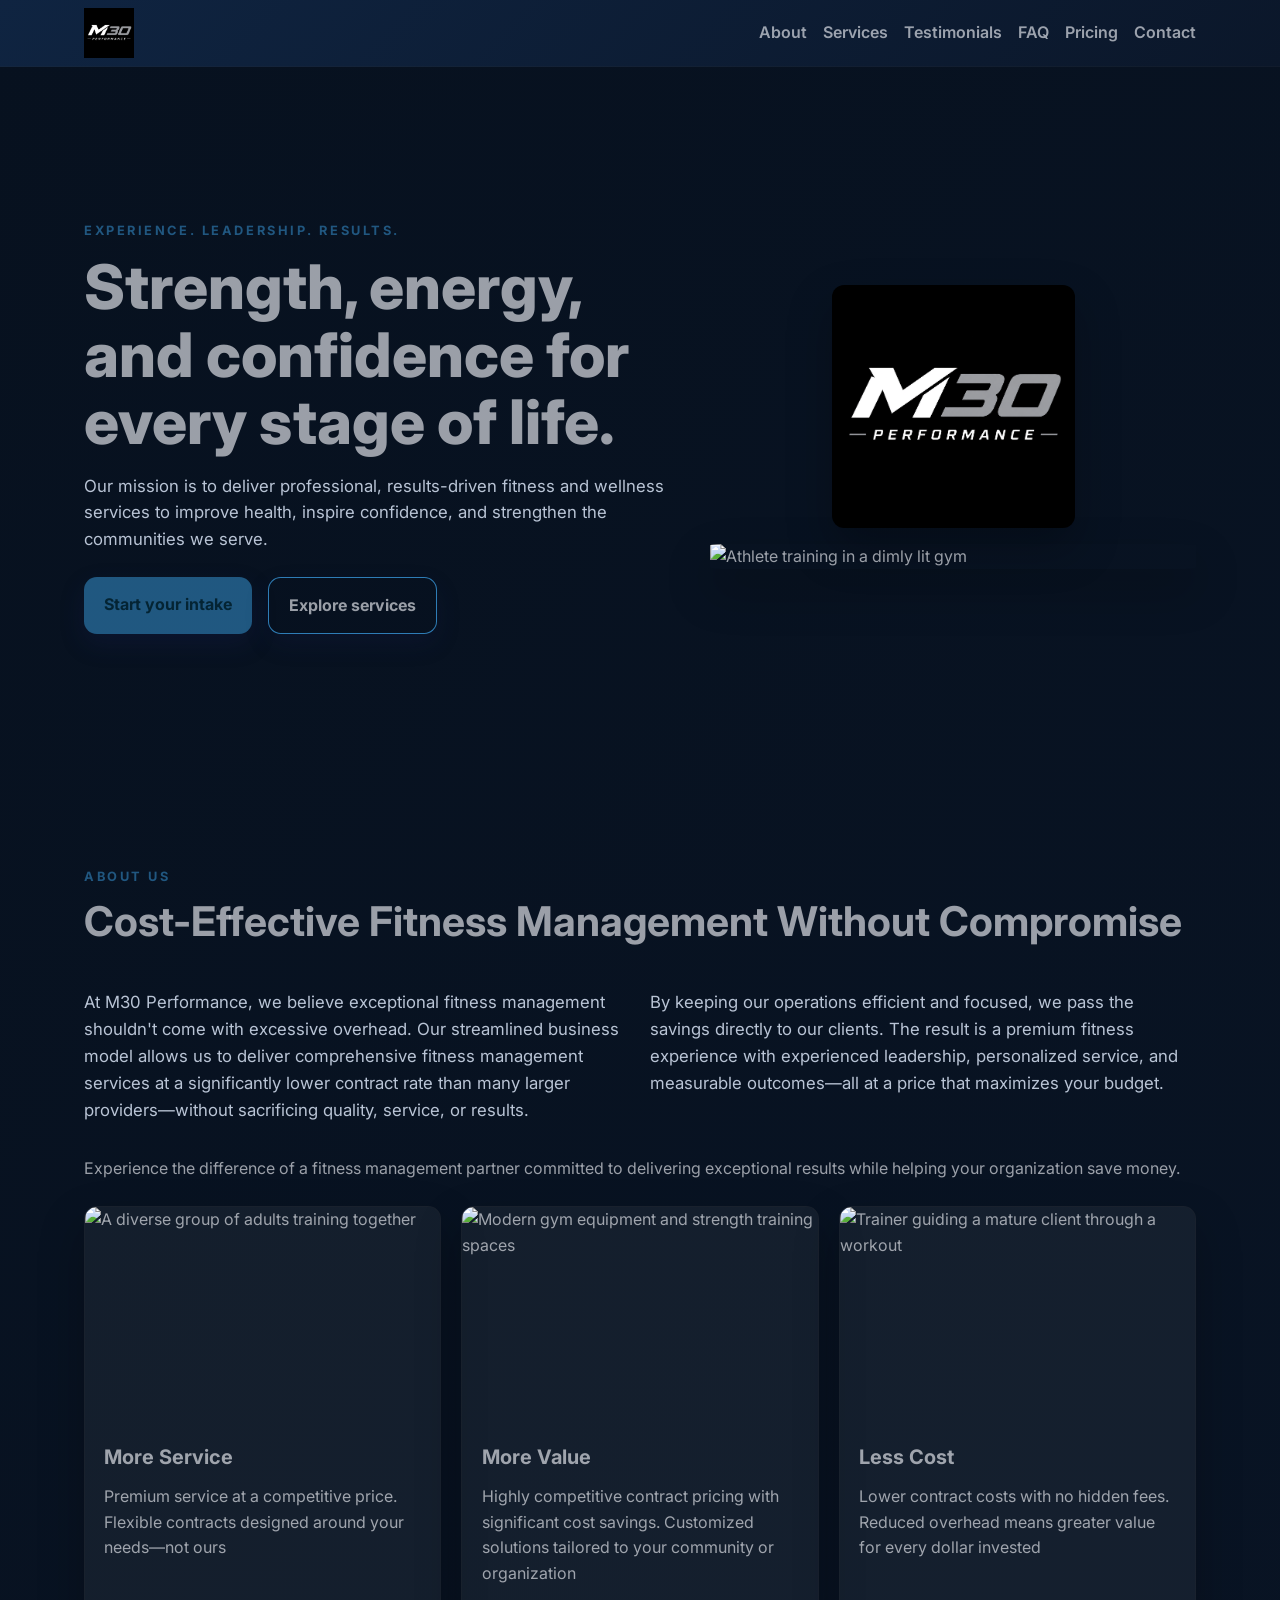
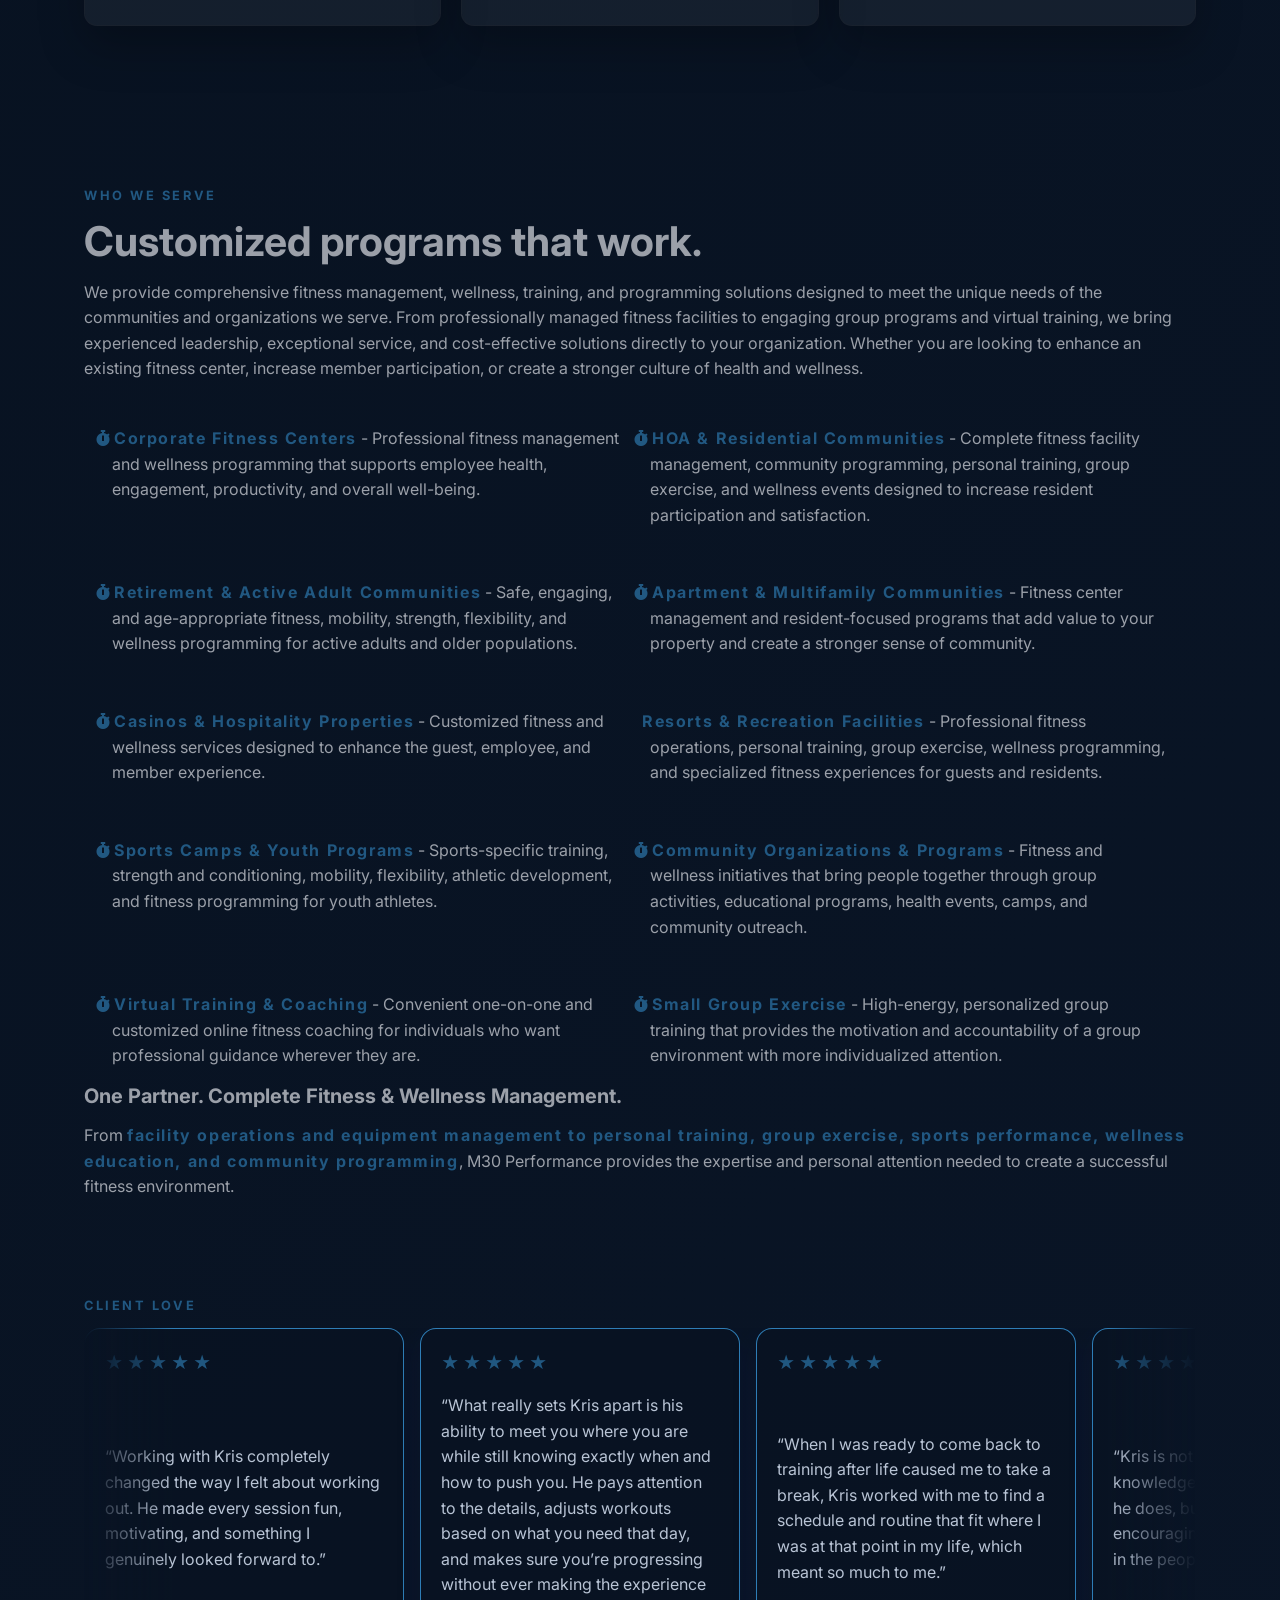
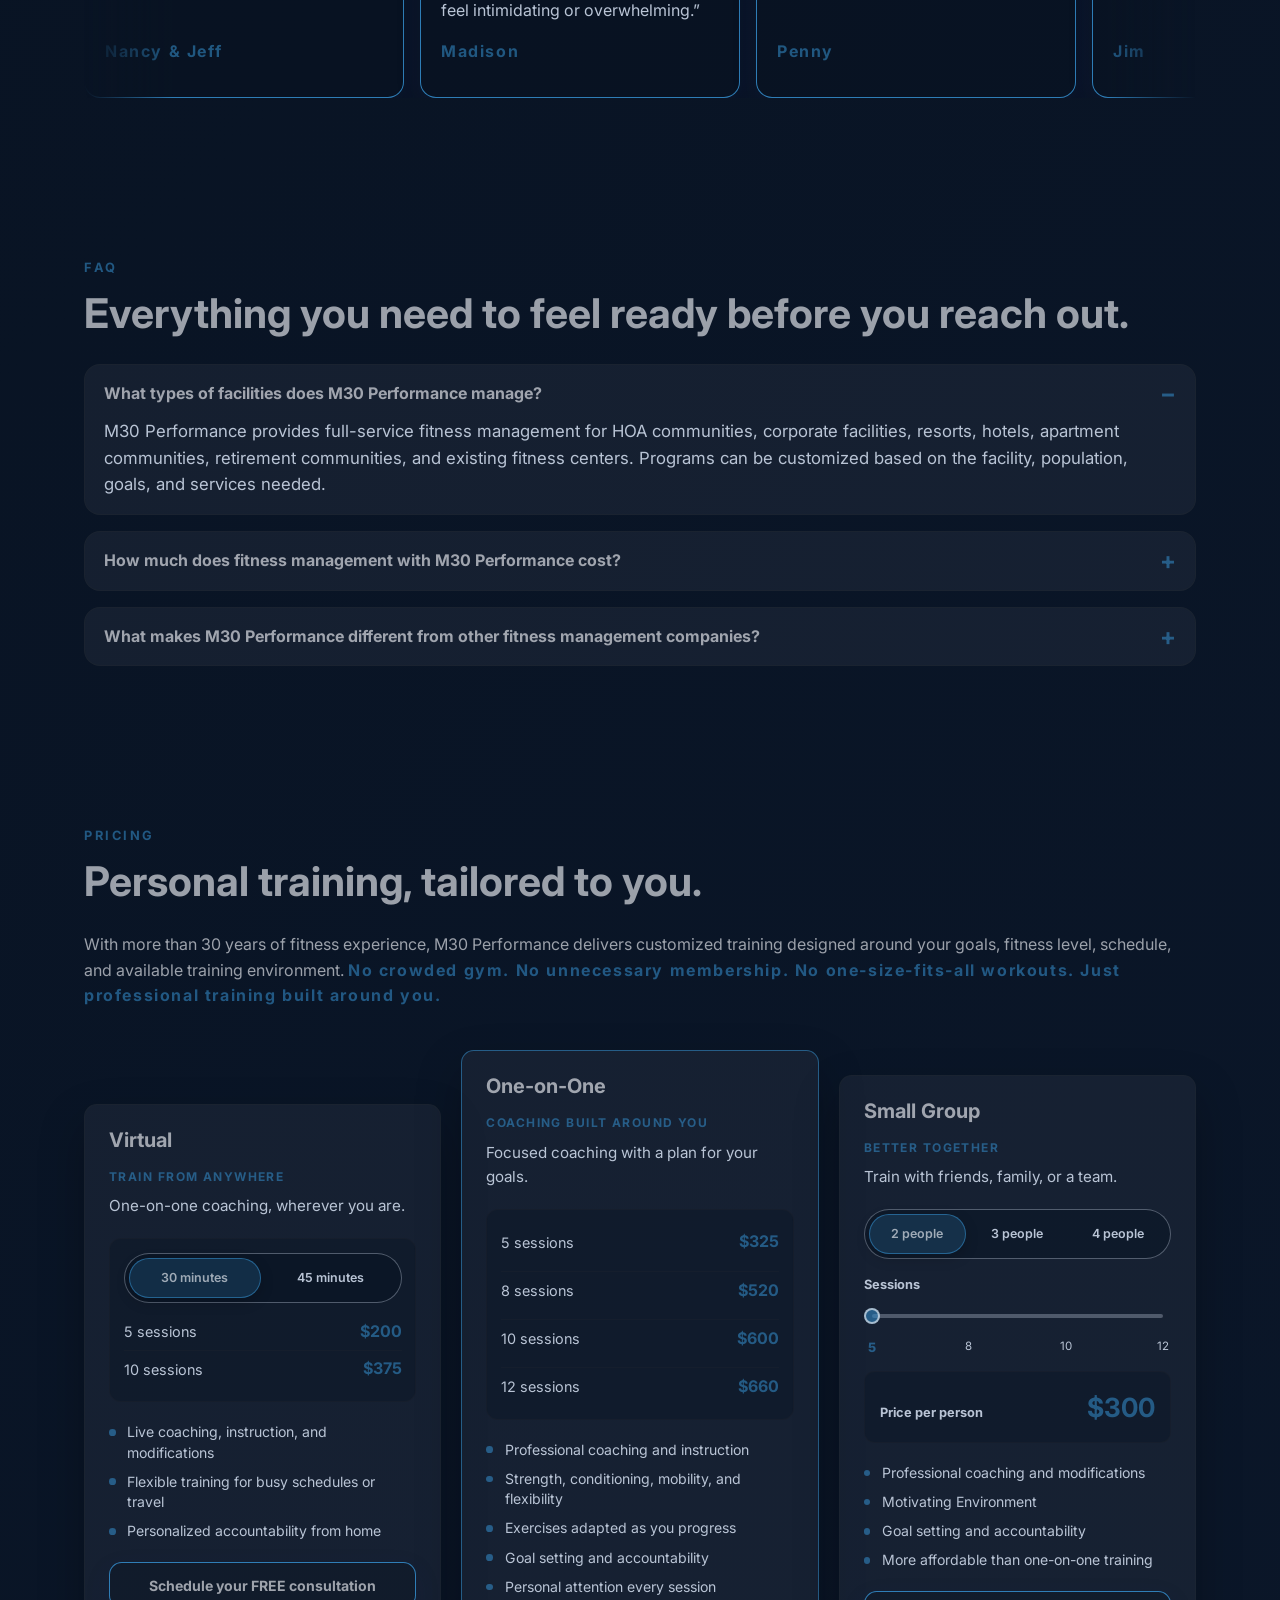
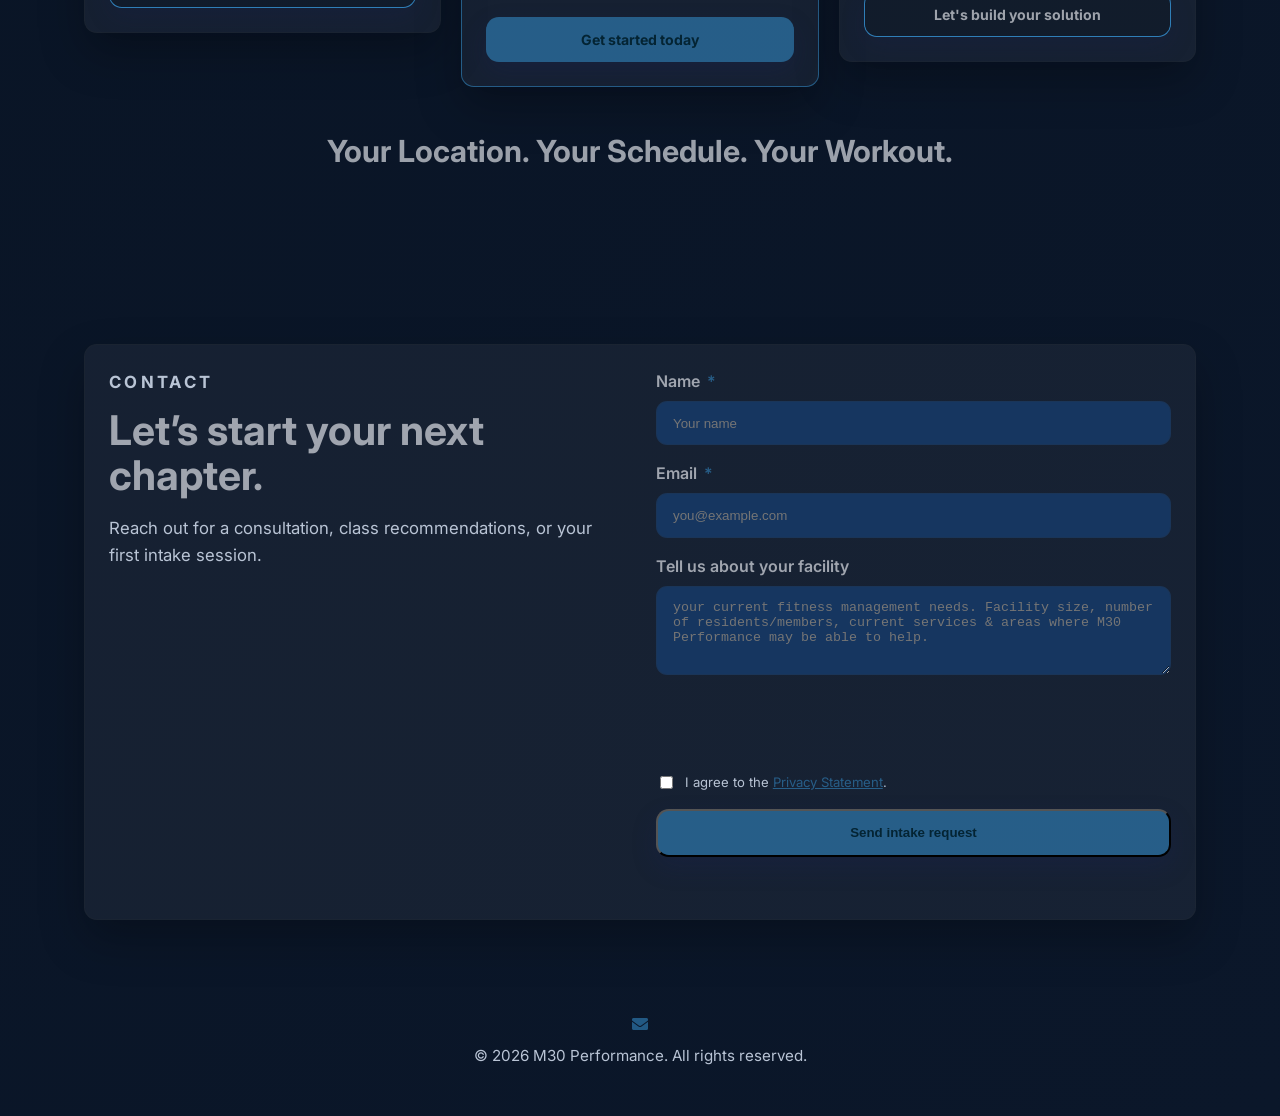
==== index.html @ 6822f26c "first personal site deployment." ====
<!doctype html>
<html lang="en">
  <head>
    <meta charset="UTF-8" />
    <meta name="viewport" content="width=device-width, initial-scale=1.0" />
    <title>M30 Performance</title>
    <meta
      name="description"
      content="A welcoming, full-service fitness experience for people of all ages."
    />

    <!-- Google tag (gtag.js) -->
    <script
      async
      src="https://www.googletagmanager.com/gtag/js?id=G-PKS04PBM5F"
    ></script>
    <script>
      window.dataLayer = window.dataLayer || [];
      function gtag() {
        dataLayer.push(arguments);
      }
      gtag("js", new Date());

      gtag("config", "G-PKS04PBM5F");
    </script>

    <link rel="icon" type="image/x-icon" href="./assets/images/favicon.ico" />
    <link rel="icon" href="./assets/images/logo-m30.png" type="image/png" />
    <link
      rel="stylesheet"
      href="https://use.fontawesome.com/releases/v5.15.1/css/all.css"
    />
    <link
      rel="stylesheet"
      href="https://use.fontawesome.com/releases/v5.15.1/css/v4-shims.css"
    />
    <link rel="preconnect" href="https://fonts.googleapis.com" />
    <link rel="preconnect" href="https://fonts.gstatic.com" crossorigin />
    <link
      href="https://fonts.googleapis.com/css2?family=Inter:wght@400;500;600;700;800&display=swap"
      rel="stylesheet"
    />
    <script
      src="https://challenges.cloudflare.com/turnstile/v0/api.js"
      async
      defer
    ></script>
    <link rel="stylesheet" href="styles.css" />
  </head>
  <body>
    <header class="site-header">
      <nav class="nav-bar">
        <a class="logo" href="#top"
          ><img
            src="./assets/images/logo-m30.png"
            alt="M30 Performance Logo"
            id="img-logo"
        /></a>
        <div class="nav-links">
          <a href="#about">About</a>
          <a href="#services">Services</a>
          <a href="#testimonials">Testimonials</a>
          <a href="#faq">FAQ</a>
          <a href="#pricing">Pricing</a>
          <a href="#contact">Contact</a>
        </div>
      </nav>
    </header>

    <main id="top">
      <section class="hero section">
        <div class="hero-copy">
          <p class="eyebrow">Experience. Leadership. Results.</p>
          <h1>Strength, energy, and confidence for every stage of life.</h1>
          <p class="hero-text">
            Our mission is to deliver professional, results-driven fitness and
            wellness services to improve health, inspire confidence, and
            strengthen the communities we serve.
          </p>
          <div class="hero-actions">
            <a class="btn btn-primary" href="#contact">Start your intake</a>
            <a class="btn btn-secondary" href="#services">Explore services</a>
          </div>
        </div>
        <div class="hero-media">
          <img class="hero-logo" src="./assets/images/logo-m30.png" alt="" />
          <img
            src="https://images.unsplash.com/photo-1534438327276-14e5300c3a48?auto=format&fit=crop&w=900&q=80"
            alt="Athlete training in a dimly lit gym"
          />
        </div>
      </section>

      <section id="about" class="section about">
        <div class="section-heading">
          <p class="eyebrow">About us</p>
          <h2>Cost-Effective Fitness Management Without Compromise</h2>
        </div>
        <div class="about-grid">
          <p>
            At M30 Performance, we believe exceptional fitness management
            shouldn't come with excessive overhead. Our streamlined business
            model allows us to deliver comprehensive fitness management services
            at a significantly lower contract rate than many larger
            providers—without sacrificing quality, service, or results.
          </p>
          <p>
            By keeping our operations efficient and focused, we pass the savings
            directly to our clients. The result is a premium fitness experience
            with experienced leadership, personalized service, and measurable
            outcomes—all at a price that maximizes your budget.
          </p>
        </div>
        <p>
          Experience the difference of a fitness management partner committed to
          delivering exceptional results while helping your organization save
          money.
        </p>
        <div class="photo-strip">
          <article class="photo-card">
            <img
              src="https://images.unsplash.com/photo-1571019614242-c5c5dee9f50b?auto=format&fit=crop&w=900&q=80"
              alt="A diverse group of adults training together"
            />
            <div class="caption">
              <h3>More Service</h3>
              <p>
                Premium service at a competitive price. Flexible contracts
                designed around your needs—not ours
              </p>
            </div>
          </article>
          <article class="photo-card">
            <img
              src="https://images.unsplash.com/photo-1517836357463-d25dfeac3438?auto=format&fit=crop&w=900&q=80"
              alt="Modern gym equipment and strength training spaces"
            />
            <div class="caption">
              <h3>More Value</h3>
              <p>
                Highly competitive contract pricing with significant cost
                savings. Customized solutions tailored to your community or
                organization
              </p>
            </div>
          </article>
          <article class="photo-card">
            <img
              src="https://images.unsplash.com/photo-1541534741688-6078c6bfb5c5?auto=format&fit=crop&w=900&q=80"
              alt="Trainer guiding a mature client through a workout"
            />
            <div class="caption">
              <h3>Less Cost</h3>
              <p>
                Lower contract costs with no hidden fees. Reduced overhead means
                greater value for every dollar invested
              </p>
            </div>
          </article>
        </div>
      </section>

      <section id="services" class="section services">
        <div class="section-heading">
          <p class="eyebrow">Who we serve</p>
          <h2>Customized programs that work.</h2>
          <p>
            We provide comprehensive fitness management, wellness, training, and
            programming solutions designed to meet the unique needs of the
            communities and organizations we serve. From professionally managed
            fitness facilities to engaging group programs and virtual training,
            we bring experienced leadership, exceptional service, and
            cost-effective solutions directly to your organization. Whether you
            are looking to enhance an existing fitness center, increase member
            participation, or create a stronger culture of health and wellness.
          </p>
        </div>
        <div class="service-list">
          <p>
            <i class="fa fa-solid fa-stopwatch"></i>
            <strong>Corporate Fitness Centers</strong> - Professional fitness
            management and wellness programming that supports employee health,
            engagement, productivity, and overall well-being.
          </p>
          <p>
            <i class="fa fa-solid fa-stopwatch"></i>
            <strong>HOA & Residential Communities</strong> - Complete fitness
            facility management, community programming, personal training, group
            exercise, and wellness events designed to increase resident
            participation and satisfaction.
          </p>
          <p>
            <i class="fa fa-solid fa-stopwatch"></i>
            <strong>Retirement & Active Adult Communities</strong> - Safe,
            engaging, and age-appropriate fitness, mobility, strength,
            flexibility, and wellness programming for active adults and older
            populations.
          </p>
          <p>
            <i class="fa fa-solid fa-stopwatch"></i>
            <strong>Apartment & Multifamily Communities</strong> - Fitness
            center management and resident-focused programs that add value to
            your property and create a stronger sense of community.
          </p>
          <p>
            <i class="fa fa-solid fa-stopwatch"></i>
            <strong>Casinos & Hospitality Properties</strong> - Customized
            fitness and wellness services designed to enhance the guest,
            employee, and member experience.
          </p>
          <p>
            <strong>Resorts & Recreation Facilities</strong> - Professional
            fitness operations, personal training, group exercise, wellness
            programming, and specialized fitness experiences for guests and
            residents.
          </p>
          <p>
            <i class="fa fa-solid fa-stopwatch"></i>
            <strong>Sports Camps & Youth Programs</strong> - Sports-specific
            training, strength and conditioning, mobility, flexibility, athletic
            development, and fitness programming for youth athletes.
          </p>
          <p>
            <i class="fa fa-solid fa-stopwatch"></i>
            <strong>Community Organizations & Programs</strong> - Fitness and
            wellness initiatives that bring people together through group
            activities, educational programs, health events, camps, and
            community outreach.
          </p>
          <p>
            <i class="fa fa-solid fa-stopwatch"></i>
            <strong>Virtual Training & Coaching</strong> - Convenient one-on-one
            and customized online fitness coaching for individuals who want
            professional guidance wherever they are.
          </p>
          <p>
            <i class="fa fa-solid fa-stopwatch"></i>
            <strong>Small Group Exercise</strong> - High-energy, personalized
            group training that provides the motivation and accountability of a
            group environment with more individualized attention.
          </p>
        </div>
        <h3>One Partner. Complete Fitness & Wellness Management.</h3>
        <p>
          From
          <strong
            >facility operations and equipment management to personal training,
            group exercise, sports performance, wellness education, and
            community programming</strong
          >, M30 Performance provides the expertise and personal attention
          needed to create a successful fitness environment.
        </p>
      </section>

      <section
        id="testimonials"
        class="testimonials section"
        aria-label="Client testimonials"
      >
        <div class="testimonial-shell">
          <p class="eyebrow">Client love</p>
          <div
            class="testimonial-marquee"
            aria-label="Client testimonials carousel"
          >
            <div class="testimonial-track">
              <article class="testimonial-card">
                <div class="stars" aria-label="5 out of 5 stars">
                  <span>★</span><span>★</span><span>★</span><span>★</span
                  ><span>★</span>
                </div>
                <p>
                  “Working with Kris completely changed the way I felt about
                  working out. He made every session fun, motivating, and
                  something I genuinely looked forward to.”
                </p>
                <strong>Nancy & Jeff</strong>
              </article>
              <article class="testimonial-card">
                <div class="stars" aria-label="5 out of 5 stars">
                  <span>★</span><span>★</span><span>★</span><span>★</span
                  ><span>★</span>
                </div>
                <p>
                  “What really sets Kris apart is his ability to meet you where
                  you are while still knowing exactly when and how to push you.
                  He pays attention to the details, adjusts workouts based on
                  what you need that day, and makes sure you’re progressing
                  without ever making the experience feel intimidating or
                  overwhelming.”
                </p>
                <strong>Madison</strong>
              </article>
              <article class="testimonial-card">
                <div class="stars" aria-label="5 out of 5 stars">
                  <span>★</span><span>★</span><span>★</span><span>★</span
                  ><span>★</span>
                </div>
                <p>
                  “When I was ready to come back to training after life caused
                  me to take a break, Kris worked with me to find a schedule and
                  routine that fit where I was at that point in my life, which
                  meant so much to me.”
                </p>
                <strong>Penny</strong>
              </article>
              <article class="testimonial-card">
                <div class="stars" aria-label="5 out of 5 stars">
                  <span>★</span><span>★</span><span>★</span><span>★</span
                  ><span>★</span>
                </div>
                <p>
                  “Kris is not only incredibly knowledgeable and skilled at what
                  he does, but he’s also empathetic, encouraging, and genuinely
                  invested in the people he works with.”
                </p>
                <strong>Jim</strong>
              </article>
              <article class="testimonial-card">
                <div class="stars" aria-label="5 out of 5 stars">
                  <span>★</span><span>★</span><span>★</span><span>★</span
                  ><span>★</span>
                </div>
                <p>
                  “Kris listens closely to his clients goals and designs custom
                  workouts that help them achieve it. He varies things up from
                  session to session so your workouts never feel old, and is
                  extremely encouraging and keeps his clients motivated.”
                </p>
                <strong>Cassie</strong>
              </article>
              <article class="testimonial-card">
                <div class="stars" aria-label="5 out of 5 stars">
                  <span>★</span><span>★</span><span>★</span><span>★</span
                  ><span>★</span>
                </div>
                <p>
                  “I had never stepped foot inside a gym before I started with
                  Kris. He was so patient and motivating. I learned the proper
                  way to use all the machines and weights. He always
                  thoughtfully planned my workouts to combine strength and
                  cardio, specifically targeting exercises to improve my tennis
                  game and prevent injury.”
                </p>
                <strong></strong>
              </article>
              <article class="testimonial-card">
                <div class="stars" aria-label="5 out of 5 stars">
                  <span>★</span><span>★</span><span>★</span><span>★</span
                  ><span>★</span>
                </div>
                <p>
                  “I have never looked or felt better, and I have seen the
                  results on the tennis court. Kris also trained my teenage and
                  young adult daughters. They have all had a lot of training
                  their sports, and they agree - Kris is the best!”
                </p>
                <strong></strong>
              </article>
              <article class="testimonial-card">
                <div class="stars" aria-label="5 out of 5 stars">
                  <span>★</span><span>★</span><span>★</span><span>★</span
                  ><span>★</span>
                </div>
                <p>
                  “From the beginning, he took the time to understand my goals
                  and created workouts that were challenging and effective while
                  still making me feel completely comfortable and supported.”
                </p>
                <strong>Nancy & Jeff</strong>
              </article>
              <article class="testimonial-card">
                <div class="stars" aria-label="5 out of 5 stars">
                  <span>★</span><span>★</span><span>★</span><span>★</span
                  ><span>★</span>
                </div>
                <p>
                  “I always leave our sessions feeling stronger, more confident,
                  and glad I showed up. Kris has made fitness feel less
                  intimidating and so much more enjoyable, and I truly couldn’t
                  recommend him more.”
                </p>
                <strong>Jim</strong>
              </article>
              <article class="testimonial-card">
                <div class="stars" aria-label="5 out of 5 stars">
                  <span>★</span><span>★</span><span>★</span><span>★</span
                  ><span>★</span>
                </div>
                <p>
                  “After just a few weeks of working with Kris, I noticed my
                  overall strength improving. And if minor injuries pop up, Kris
                  listens and adjusts the plan so you can still get a great
                  workout in.”
                </p>
                <strong>Cassie</strong>
              </article>
            </div>
          </div>
        </div>
      </section>

      <section id="faq" class="section faq">
        <div class="section-heading">
          <p class="eyebrow">FAQ</p>
          <h2>Everything you need to feel ready before you reach out.</h2>
        </div>
        <div class="faq-list">
          <details open>
            <summary>
              What types of facilities does M30 Performance manage?
            </summary>
            <p>
              M30 Performance provides full-service fitness management for HOA
              communities, corporate facilities, resorts, hotels, apartment
              communities, retirement communities, and existing fitness centers.
              Programs can be customized based on the facility, population,
              goals, and services needed.
            </p>
          </details>
          <details>
            <summary>
              How much does fitness management with M30 Performance cost?
            </summary>
            <p>
              Every facility is different, so M30 Performance does not use a
              one-size-fits-all pricing model. Contract pricing is customized
              based on factors such as facility size, number of residents or
              employees, location, staffing needs, programming, and services
              provided. Our low-overhead business model allows us to offer
              highly competitive pricing and significant value.
            </p>
          </details>
          <details>
            <summary>
              What makes M30 Performance different from other fitness management
              companies?
            </summary>
            <p>
              M30 Performance combines 30+ years of fitness industry experience,
              professional management, proven results, personal training, group
              exercise, wellness programming, member engagement, and equipment
              oversight into one comprehensive solution. Our goal isn't simply
              to manage your fitness center — it's to build a healthier, more
              active community while providing exceptional service and value.
            </p>
          </details>
        </div>
      </section>

      <section id="pricing" class="section pricing">
        <div class="section-heading">
          <p class="eyebrow">Pricing</p>
          <h2>Personal training, tailored to you.</h2>
        </div>
        <p>
          With more than 30 years of fitness experience, M30 Performance
          delivers customized training designed around your goals, fitness
          level, schedule, and available training environment.
          <strong
            >No crowded gym. No unnecessary membership. No one-size-fits-all
            workouts. Just professional training built around you.</strong
          >
        </p>
        <br />
        <div class="pricing-grid">
          <article class="pricing-card">
            <div>
              <h3>Virtual</h3>
              <p class="pricing-kicker">Train from anywhere</p>
              <p class="pricing-intro">
                One-on-one coaching, wherever you are.
              </p>
            </div>
            <div class="pricing-options pricing-options-panel">
              <fieldset class="virtual-duration-control">
                <legend class="visually-hidden">Session length</legend>
                <div class="virtual-duration-options">
                  <label>
                    <input
                      type="radio"
                      name="virtual-duration"
                      value="30"
                      checked
                    />
                    <span>30 minutes</span>
                  </label>
                  <label>
                    <input type="radio" name="virtual-duration" value="45" />
                    <span>45 minutes</span>
                  </label>
                </div>
              </fieldset>
              <div class="virtual-prices" aria-live="polite">
                <div class="pricing-option">
                  <span>5 sessions</span>
                  <strong data-duration="30">$200</strong>
                  <strong data-duration="45" hidden>$250</strong>
                </div>
                <div class="pricing-option">
                  <span>10 sessions</span>
                  <strong data-duration="30">$375</strong>
                  <strong data-duration="45" hidden>$475</strong>
                </div>
              </div>
            </div>
            <ul class="pricing-features">
              <li>Live coaching, instruction, and modifications</li>
              <li>Flexible training for busy schedules or travel</li>
              <li>Personalized accountability from home</li>
            </ul>
            <a class="btn btn-secondary" href="#contact"
              >Schedule your FREE consultation</a
            >
          </article>
          <article class="pricing-card is-selected">
            <div>
              <h3>One-on-One</h3>
              <p class="pricing-kicker">Coaching built around you</p>
              <p class="pricing-intro">
                Focused coaching with a plan for your goals.
              </p>
            </div>
            <div class="pricing-options pricing-options-panel">
              <div class="pricing-option">
                <span>5 sessions</span>
                <strong>$325</strong>
              </div>
              <div class="pricing-option">
                <span>8 sessions</span>
                <strong>$520</strong>
              </div>
              <div class="pricing-option">
                <span>10 sessions</span>
                <strong>$600</strong>
              </div>
              <div class="pricing-option">
                <span>12 sessions</span>
                <strong>$660</strong>
              </div>
            </div>
            <ul class="pricing-features">
              <li>Professional coaching and instruction</li>
              <li>Strength, conditioning, mobility, and flexibility</li>
              <li>Exercises adapted as you progress</li>
              <li>Goal setting and accountability</li>
              <li>Personal attention every session</li>
            </ul>
            <a class="btn btn-primary" href="#contact">Get started today</a>
          </article>
          <article class="pricing-card">
            <div>
              <h3>Small Group</h3>
              <p class="pricing-kicker">Better together</p>
              <p class="pricing-intro">
                Train with friends, family, or a team.
              </p>
            </div>
            <div class="group-pricing-controls">
              <fieldset class="group-size-control">
                <legend class="visually-hidden">Group size</legend>
                <div class="group-size-options">
                  <label>
                    <input type="radio" name="group-size" value="2" checked />
                    <span>2 people</span>
                  </label>
                  <label>
                    <input type="radio" name="group-size" value="3" />
                    <span>3 people</span>
                  </label>
                  <label>
                    <input type="radio" name="group-size" value="4" />
                    <span>4 people</span>
                  </label>
                </div>
              </fieldset>
              <div class="session-control">
                <label class="session-control-label" for="group-sessions"
                  >Sessions</label
                >
                <div class="session-slider">
                  <div class="session-slider-track" aria-hidden="true">
                    <span class="session-slider-fill"></span>
                    <span class="session-slider-thumb"></span>
                  </div>
                  <input
                    id="group-sessions"
                    type="range"
                    min="0"
                    max="3"
                    step="1"
                    value="0"
                    aria-label="Number of small group sessions"
                  />
                </div>
                <div class="session-presets" aria-hidden="true">
                  <span>5</span>
                  <span>8</span>
                  <span>10</span>
                  <span>12</span>
                </div>
              </div>
              <div class="group-price" aria-live="polite">
                <span>Price per person</span>
                <strong id="group-session-price">$300</strong>
              </div>
            </div>
            <ul class="pricing-features">
              <li>Professional coaching and modifications</li>
              <li>Motivating Environment</li>
              <li>Goal setting and accountability</li>
              <li>More affordable than one-on-one training</li>
            </ul>
            <a class="btn btn-secondary" href="#contact"
              >Let's build your solution</a
            >
          </article>
        </div>
        <div class="pricing-promise">
          <h3>Your Location. Your Schedule. Your Workout.</h3>
        </div>
      </section>

      <section id="contact" class="section contact">
        <div class="contact-card">
          <div>
            <p class="eyebrow">Contact</p>
            <h2>Let’s start your next chapter.</h2>
            <p>
              Reach out for a consultation, class recommendations, or your first
              intake session.
            </p>
          </div>

          <form
            id="intake-form"
            data-endpoint="https://script.google.com/macros/s/AKfycbzLdIxP6GSkqvr0BKUN3dNWD79_Xtf2Qp5fVL0bAGiDfcKlpjowb3xyVWOW8tvcZw/exec"
          >
            <input type="hidden" name="source" value="personal" />
            <input
              class="honeypot"
              type="text"
              name="company"
              tabindex="-1"
              autocomplete="off"
              aria-hidden="true"
            />
            <label>
              <span>Name <span class="required-mark">*</span></span>
              <input type="text" name="name" placeholder="Your name" required />
            </label>
            <label>
              <span>Email <span class="required-mark">*</span></span>
              <input
                type="email"
                name="email"
                placeholder="you@example.com"
                required
              />
            </label>
            <label>
              Tell us about your facility
              <textarea
                name="goals"
                rows="4"
                placeholder="your current fitness management needs. Facility size, number of residents/members, current services & areas where M30 Performance may be able to help."
              ></textarea>
            </label>
            <div
              class="cf-turnstile"
              data-sitekey="0x4AAAAAAExxx-BRy1f_xU8J"
              data-theme="dark"
            ></div>
            <label class="consent-label">
              <input
                type="checkbox"
                name="privacyConsent"
                value="yes"
                required
              />
              <span
                >I agree to the
                <a href="pages/privacy.html">Privacy Statement</a>.</span
              >
            </label>
            <button type="submit" class="btn btn-primary">
              Send intake request
            </button>
            <p
              id="intake-status"
              class="form-status"
              role="status"
              aria-live="polite"
            ></p>
          </form>
        </div>
      </section>
    </main>

    <footer class="site-footer">
      <div class="social-links">
        <a href="mailto:fitness@m30performance.com" aria-label="Email">
          <i class="fa fa-regular fa-envelope"></i>
        </a>
      </div>
      <p class="copyright">© 2026 M30 Performance. All rights reserved.</p>
    </footer>

    <script src="script.js"></script>
  </body>
</html>
---- styles.css ----
:root {
  --background: #07111f;
  --nav-background: #0f2441;
  --surface: #163660;
  --surface-strong: #16324f;
  --text: #f5f7fb9e;
  --muted: #b9c4d5;
  --accent: #338ac794;
  --accent-strong: #334ec7ed;
  --border: rgba(52, 50, 50, 0.167);
  --shadow: 0 20px 45px rgba(0, 0, 0, 0.25);
}

* {
  box-sizing: border-box;
}

html {
  scroll-behavior: smooth;
}

body {
  margin: 0;
  font-family: "Inter", sans-serif;
  color: var(--text);
  background: linear-gradient(135deg, var(--background), #0b172a);
  line-height: 1.6;
}

.fa-solid {
  color: var(--accent);
}
img {
  max-width: 100%;
  display: block;
}

.site-header {
  background: linear-gradient(135deg, var(--nav-background), #0b172a);
  position: sticky;
  top: 0;
  z-index: 20;
  backdrop-filter: blur(12px);
  border-bottom: 1px solid var(--border);
}

.nav-bar {
  max-width: 1160px;
  margin: 0 auto;
  padding: 0.5rem 1.5rem;
  display: flex;
  justify-content: space-between;
  align-items: center;
}

.logo {
  font-size: 1.5rem;
  font-weight: 800;
  letter-spacing: 0.08em;
  text-transform: uppercase;
  color: var(--accent);
  text-decoration: none;
}

.privacy-document .logo {
  display: inline-flex;
  align-items: center;
  gap: 0.75rem;
}

#img-logo {
  width: 50px;
  height: 50px;
  display: block; /* Removes unwanted inline spacing at the bottom */
  flex-shrink: 0;
}

.nav-links {
  display: flex;
  gap: 1rem;
}

.nav-links a {
  color: var(--text);
  text-decoration: none;
  font-weight: 600;
  display: inline-block;
  transition:
    transform 180ms ease,
    color 180ms ease;
}

.nav-links a:hover,
.nav-links a:focus-visible,
.nav-links a:active,
.nav-links a.active {
  color: var(--accent);
  transform: translateY(-2px);
}

.section {
  max-width: 1160px;
  margin: 0 auto;
  padding: 5rem 1.5rem;
  scroll-margin-top: 6rem;
}

.section-heading {
  margin-bottom: 1.75rem;
}

.hero {
  display: grid;
  grid-template-columns: 1.1fr 0.9fr;
  gap: 2rem;
  align-items: center;
  min-height: 80vh;
}

.eyebrow {
  margin: 0 0 0.75rem;
  color: var(--accent);
  font-size: 0.8rem;
  font-weight: 700;
  letter-spacing: 0.2em;
  text-transform: uppercase;
}

strong {
  margin: 0 0 0.75rem;
  color: var(--accent);
  font-size: 1rem;
  font-weight: 700;
  letter-spacing: 0.1em;
}

h1,
h2,
h3 {
  line-height: 1.1;
  margin: 0 0 1rem;
}

h1 {
  font-size: clamp(2.6rem, 4.8vw, 4.4rem);
  font-weight: 800;
}

h2 {
  font-size: clamp(2rem, 3.2vw, 2.7rem);
}

h3 {
  font-size: 1.25rem;
}

.hero-text,
.about-grid p,
.service-card p,
.pricing-card li,
.contact-card p,
.faq-list p {
  color: var(--muted);
  font-size: 1.05rem;
}

.hero-actions {
  display: flex;
  gap: 1rem;
  flex-wrap: wrap;
  margin-top: 1.5rem;
}

.btn {
  position: relative;
  display: inline-block;
  padding: 0.9rem 1.25rem;
  border-radius: 0.8rem;
  text-decoration: none;
  font-weight: 700;
  box-shadow: 0 10px 24px rgba(24, 33, 91, 0.24);
  transition:
    transform 180ms ease,
    background 180ms ease,
    box-shadow 180ms ease;
}

.btn:hover {
  transform: translateY(-2px);
  box-shadow: 0 14px 30px rgba(24, 33, 91, 0.28);
}

.btn-primary {
  background: var(--accent);
  color: #042433;
}

.btn-secondary {
  position: relative;
  z-index: 1;
  color: var(--text);
  background: rgba(7, 17, 31, 0.3);
  border: 1px solid rgba(51, 138, 199, 0.9);
  border-radius: 0.8rem;
  overflow: hidden;
  box-shadow: 0 10px 24px rgba(24, 33, 91, 0.16);
  padding: 0.9rem 1.25rem;
}

.hero-media img {
  border-radius: 5%;
  box-shadow: var(--shadow);
  height: 100%;
  object-fit: cover;
}

.hero-logo {
  display: none;
}

@media (min-width: 1025px) {
  .hero-logo {
    display: block;
    width: 50%;
    height: 50%;
    margin: 0 auto 1rem;
  }
}

.testimonials {
  padding-top: 0;
}

.testimonial-shell {
  background: transparent;
  border: none;
  border-radius: 0;
  padding: 0;
}

.testimonial-marquee {
  --testimonial-gap: 1rem;
  overflow: hidden;
  mask-image: linear-gradient(
    to right,
    transparent,
    black 8%,
    black 92%,
    transparent
  );
  -webkit-mask-image: linear-gradient(
    to right,
    transparent,
    black 8%,
    black 92%,
    transparent
  );
}

.testimonial-track {
  display: flex;
  gap: var(--testimonial-gap);
  width: max-content;
  animation: testimonial-scroll 42s linear infinite;
  will-change: transform;
}

.testimonial-marquee:hover .testimonial-track,
.testimonial-marquee:focus-within .testimonial-track {
  animation-play-state: paused;
}

.testimonial-card {
  flex: 0 0 min(320px, 78vw);
  display: flex;
  flex-direction: column;
  justify-content: space-between;
  gap: 1rem;
  min-height: 220px;
  padding: 1.25rem;
  border: 1px solid rgba(51, 138, 199, 0.9);
  border-radius: 1rem;
  background: rgba(7, 17, 31, 0.3);
  box-shadow: 0 10px 24px rgba(24, 33, 91, 0.16);
}

.testimonial-card p {
  margin: 0;
  color: var(--muted);
  font-size: 1rem;
}

.testimonial-card strong {
  color: var(--accent);
  font-weight: 700;
}

.stars {
  display: flex;
  gap: 0.25rem;
  color: var(--accent);
  font-size: 1.1rem;
}

@keyframes testimonial-scroll {
  from {
    transform: translateX(0);
  }
  to {
    transform: translateX(calc(-50% - (var(--testimonial-gap) / 2)));
  }
}

.testimonial-card p {
  margin: 0;
  color: var(--muted);
  font-size: 1rem;
}

.testimonial-card strong {
  color: var(--accent);
  font-weight: 700;
}

.stars {
  display: flex;
  gap: 0.25rem;
  color: var(--accent);
  font-size: 1.1rem;
}

.about-grid,
.service-grid,
.service-list,
.photo-strip,
.pricing-grid {
  display: grid;
  gap: 1.25rem;
}

.about-grid {
  grid-template-columns: repeat(2, minmax(0, 1fr));
}

.service-list {
  grid-template-columns: repeat(2, minmax(0, 1fr));
  padding-left: 1.75rem;
  padding-right: 1.75rem;
  text-indent: -0.5rem;
}

.photo-strip {
  grid-template-columns: repeat(3, minmax(0, 1fr));
  margin-top: 1.5rem;
}

.service-grid,
.pricing-grid {
  grid-template-columns: repeat(3, minmax(0, 1fr));
}

.pricing-grid {
  align-items: center;
}

.pricing-promise {
  margin: 3rem 0 0;
  text-align: center;
}

.pricing-promise h3 {
  margin-bottom: 1rem;
  color: var(--text);
  font-size: clamp(1.4rem, 2.4vw, 1.9rem);
}

.pricing-promise p {
  margin: 0;
  color: var(--muted);
  font-size: 0.98rem;
}

.pricing-promise p + p {
  margin-top: 0.8rem;
  color: var(--muted);
  font-weight: 600;
}

.photo-card,
.service-card,
.pricing-card,
.contact-card {
  background: rgba(255, 255, 255, 0.05);
  border: 1px solid var(--border);
  border-radius: 0.8rem;
  padding: 1.5rem;
  box-shadow: var(--shadow);
}

.photo-card {
  padding: 0;
  overflow: hidden;
}

.photo-card img {
  width: 100%;
  height: 220px;
  object-fit: cover;
}

.photo-card .caption {
  padding: 1.2rem 1.2rem 1.4rem;
}

.photo-card h3 {
  margin-bottom: 0.4rem;
}

.service-card img {
  width: 100%;
  height: 190px;
  object-fit: cover;
  border-radius: 0.6rem;
  margin-bottom: 1rem;
}

.gallery-stack {
  position: relative;
  min-height: 500px;
  margin: 0 auto;
  max-width: 980px;
}

.gallery-card {
  position: absolute;
  border: 0;
  padding: 0;
  background: transparent;
  cursor: pointer;
  overflow: hidden;
  border-radius: 0.8rem;
  box-shadow: var(--shadow);
  transition:
    transform 240ms ease,
    filter 240ms ease,
    z-index 240ms ease;
}

.gallery-card img {
  display: block;
  width: 100%;
  height: 280px;
  object-fit: cover;
  border-radius: 0.8rem;
  border: 1px solid rgba(255, 255, 255, 0.2);
}

.gallery-card:nth-child(1) {
  left: 0;
  top: 0;
  width: 70%;
  transform: rotate(-3deg);
  z-index: 4;
}

.gallery-card:nth-child(2) {
  right: 0;
  top: 72px;
  width: 64%;
  transform: rotate(4deg);
  z-index: 3;
}

.gallery-card:nth-child(3) {
  left: 8%;
  bottom: 0;
  width: 62%;
  transform: rotate(-2deg);
  z-index: 2;
}

.gallery-card:nth-child(4) {
  right: 6%;
  bottom: 36px;
  width: 58%;
  transform: rotate(2.5deg);
  z-index: 1;
}

.gallery-card:hover,
.gallery-card:focus-visible {
  transform: translateY(-6px) rotate(0deg) scale(1.01);
  filter: brightness(1.05);
}

.gallery-card.active {
  z-index: 5;
  transform: rotate(0deg) scale(1.04);
  width: min(78%, 720px);
  left: 50%;
  top: 50%;
  transform: translate(-50%, -50%) rotate(0deg) scale(1.04);
}

.pricing-card {
  display: flex;
  flex-direction: column;
  gap: 1.25rem;
  min-width: 0;
}

.pricing-kicker {
  margin: 0 0 0.5rem;
  color: var(--accent);
  font-size: 0.75rem;
  font-weight: 700;
  letter-spacing: 0.12em;
  text-transform: uppercase;
}

.pricing-intro {
  margin: 0;
  color: var(--muted);
  font-size: 0.95rem;
}

.pricing-options {
  display: grid;
  gap: 0.5rem;
}

.pricing-options-panel {
  gap: 0.65rem;
  padding: 0.85rem;
  border: 1px solid var(--border);
  border-radius: 0.75rem;
  background: rgba(7, 17, 31, 0.28);
}

.visually-hidden {
  position: absolute;
  width: 1px;
  height: 1px;
  padding: 0;
  margin: -1px;
  overflow: hidden;
  clip: rect(0, 0, 0, 0);
  white-space: nowrap;
  border: 0;
}

.virtual-duration-control {
  min-width: 0;
  margin: 0;
  padding: 0;
  border: 0;
}

.virtual-duration-options {
  display: grid;
  grid-template-columns: repeat(2, minmax(0, 1fr));
  gap: 0.2rem;
  padding: 0.25rem;
  border: 1px solid rgba(185, 196, 213, 0.4);
  border-radius: 999px;
  background: rgba(7, 17, 31, 0.42);
}

.virtual-duration-options label,
.group-size-options label {
  position: relative;
  min-width: 0;
  cursor: pointer;
}

.virtual-duration-options input,
.group-size-options input {
  position: absolute;
  width: 1px;
  height: 1px;
  opacity: 0;
}

.virtual-duration-options span,
.group-size-options span {
  display: block;
  padding: 0.55rem 0.3rem;
  border: 1px solid transparent;
  border-radius: 999px;
  color: var(--muted);
  font-size: 0.78rem;
  font-weight: 600;
  text-align: center;
  white-space: nowrap;
  transition:
    color 240ms ease,
    border-color 240ms ease,
    background 240ms ease,
    box-shadow 240ms ease;
}

.virtual-duration-options input:checked + span,
.group-size-options input:checked + span {
  border-color: var(--accent);
  background: rgba(51, 138, 199, 0.2);
  box-shadow: 0 4px 14px rgba(0, 0, 0, 0.18);
  color: var(--text);
}

.virtual-duration-options input:focus-visible + span,
.group-size-options input:focus-visible + span {
  outline: 2px solid var(--accent);
  outline-offset: 2px;
}



.pricing-option {
  display: flex;
  justify-content: space-between;
  align-items: center;
  gap: 0.75rem;
  padding: 0.35rem 0;
}

.pricing-option + .pricing-option {
  border-top: 1px solid var(--border);
}

.pricing-option span {
  color: var(--muted);
  font-size: 0.9rem;
}

.pricing-option strong {
  flex-shrink: 0;
  margin: 0;
  color: var(--accent);
  font-size: 1rem;
  letter-spacing: 0;
}

.pricing-features {
  display: grid;
  gap: 0.55rem;
  list-style: none;
  padding: 0;
  margin: 0;
}

.pricing-features li {
  position: relative;
  padding-left: 1.15rem;
  color: var(--muted);
  font-size: 0.88rem;
  line-height: 1.45;
}

.pricing-features li::before {
  content: "";
  position: absolute;
  top: 0.48em;
  left: 0;
  width: 0.42rem;
  height: 0.42rem;
  border-radius: 50%;
  background: var(--accent);
}

.pricing-card .btn {
  text-align: center;
  padding: 0.8rem 0.65rem;
  font-size: 0.88rem;
  line-height: 1.35;
}

.pricing-card.is-selected {
  border-color: var(--accent);
}

.group-pricing-controls {
  display: grid;
  gap: 1rem;
}

.group-size-control {
  min-width: 0;
  margin: 0;
  padding: 0;
  border: 0;
}

.group-size-options {
  display: grid;
  grid-template-columns: repeat(3, minmax(0, 1fr));
  gap: 0.2rem;
  padding: 0.25rem;
  border: 1px solid rgba(185, 196, 213, 0.4);
  border-radius: 999px;
  background: rgba(7, 17, 31, 0.42);
}

.session-control-label {
  display: block;
  margin-bottom: 0.55rem;
  color: var(--text);
  font-size: 0.85rem;
  font-weight: 700;
}

.session-control-label,
.group-price > span {
  color: var(--muted);
  font-size: 0.8rem;
  font-weight: 700;
}

.session-slider {
  position: relative;
  height: 24px;
  margin-top: 0.35rem;
}

.session-slider-track {
  position: absolute;
  top: 50%;
  right: 8px;
  left: 8px;
  height: 4px;
  border-radius: 999px;
  background: rgba(185, 196, 213, 0.35);
  transform: translateY(-50%);
}

.session-slider-fill {
  position: absolute;
  inset: 0 auto 0 0;
  width: 0;
  border-radius: inherit;
  background: var(--accent);
  transition: width 420ms cubic-bezier(0.22, 1, 0.36, 1);
}

.session-slider-thumb {
  position: absolute;
  top: 50%;
  left: 0;
  width: 16px;
  height: 16px;
  border: 2px solid var(--text);
  border-radius: 50%;
  background: var(--accent);
  transform: translate(-50%, -50%);
  transition: left 420ms cubic-bezier(0.22, 1, 0.36, 1);
}

.session-slider input[type="range"] {
  position: absolute;
  inset: 0;
  z-index: 1;
  width: 100%;
  height: 24px;
  margin: 0;
  opacity: 0;
  cursor: pointer;
}

.session-slider:focus-within {
  border-radius: 0.25rem;
  outline: 2px solid var(--accent);
  outline-offset: 3px;
}

.session-slider input[type="range"]:focus-visible {
  outline: none;
}

.session-control input[type="range"] {
  -webkit-appearance: none;
  appearance: none;
  background: transparent;
}

.session-slider input[type="range"]::-webkit-slider-runnable-track {
  height: 24px;
  background: transparent;
}

.session-slider input[type="range"]::-webkit-slider-thumb {
  -webkit-appearance: none;
  width: 16px;
  height: 16px;
  margin-top: 4px;
  border: 0;
  border-radius: 50%;
  background: transparent;
}

.session-slider input[type="range"]::-moz-range-track {
  height: 24px;
  background: transparent;
}

.session-slider input[type="range"]::-moz-range-thumb {
  width: 12px;
  height: 12px;
  border: 0;
  border-radius: 50%;
  background: transparent;
}

.session-presets {
  position: relative;
  height: 1.25rem;
  margin: 0.45rem 8px 0;
  color: var(--muted);
  font-size: 0.72rem;
}

.session-presets span {
  position: absolute;
  top: 2px;
  left: calc(var(--stop-index) * 100% / 3);
  transform: translateX(-50%);
  transition:
    color 320ms ease,
    font-weight 320ms ease,
    transform 320ms ease;
}

.session-presets span:nth-child(1) {
  --stop-index: 0;
}

.session-presets span:nth-child(2) {
  --stop-index: 1;
}

.session-presets span:nth-child(3) {
  --stop-index: 2;
}

.session-presets span:nth-child(4) {
  --stop-index: 3;
}

.session-presets span.is-active {
  color: var(--accent);
  font-weight: 800;
  transform: translate(-50%, 2px) scale(1.12);
}

.group-price {
  display: flex;
  justify-content: space-between;
  align-items: baseline;
  gap: 0.75rem;
  padding: 0.85rem 0.95rem;
  border: 1px solid var(--border);
  border-radius: 0.65rem;
  background: rgba(7, 17, 31, 0.28);
}

.group-price strong {
  margin: 0;
  color: var(--accent);
  font-size: 1.65rem;
  letter-spacing: 0;
}

@media (prefers-reduced-motion: reduce) {
  .virtual-duration-options span,
  .group-size-options span,
  .session-slider-fill,
  .session-slider-thumb,
  .session-presets span {
    transition: none;
  }
}

.pricing-card ul {
  padding-left: 0;
}

.faq-list {
  display: grid;
  gap: 1rem;
}

.faq-list details {
  background: rgba(255, 255, 255, 0.05);
  border: 1px solid var(--border);
  border-radius: 1rem;
  padding: 1rem 1.2rem;
}

.faq-list summary {
  cursor: pointer;
  font-weight: 700;
  display: flex;
  justify-content: space-between;
  align-items: center;
  gap: 1rem;
  list-style: none;
}

.faq-list summary::-webkit-details-marker {
  display: none;
}

.faq-list summary::after {
  content: "+";
  color: var(--accent);
  font-size: 1.5rem;
  font-weight: 700;
  line-height: 1;
}

.faq-list details[open] > summary::after {
  content: "−";
}

.faq-list p {
  margin: 0.7rem 0 0;
}

.contact-card {
  display: grid;
  grid-template-columns: 1fr 1fr;
  gap: 2rem;
}

.social-links {
  display: flex;
  flex-wrap: wrap;
  gap: 1rem;
  margin-top: 1rem;
}

.social-links a {
  display: inline-flex;
  align-items: center;
  justify-content: center;
  color: var(--accent);
  text-decoration: none;
  transition:
    transform 180ms ease,
    color 180ms ease;
}

.social-links a:hover,
.social-links a:focus-visible {
  transform: translateY(-2px);
  color: var(--accent-strong);
}

.social-links svg {
  width: 1.6rem;
  height: 1.6rem;
  fill: currentColor;
  stroke: currentColor;
  stroke-width: 0.8;
  stroke-linecap: round;
  stroke-linejoin: round;
}

.site-footer {
  max-width: 1160px;
  margin: 0 auto;
  padding: 0 1.5rem 3rem;
  display: flex;
  flex-direction: column;
  align-items: center;
  gap: 0.75rem;
}

.copyright {
  margin: 0;
  color: var(--muted);
  font-size: 0.95rem;
}

form {
  display: grid;
  gap: 1rem;
}

label {
  display: grid;
  gap: 0.4rem;
  font-weight: 600;
}

.honeypot {
  position: absolute;
  left: -9999px;
  width: 1px;
  height: 1px;
  opacity: 0;
  pointer-events: none;
}

.required-mark {
  color: var(--accent);
  margin-left: 0.2rem;
}

input,
textarea {
  width: 100%;
  padding: 0.85rem 1rem;
  border-radius: 0.7rem;
  border: 1px solid var(--border);
  background: var(--surface);
  color: var(--text);
}

input:focus,
textarea:focus {
  outline: 2px solid var(--accent);
  outline-offset: 2px;
}

.form-status {
  min-height: 1.4rem;
  margin: 0;
  color: var(--muted);
  font-size: 0.95rem;
}

.form-status.success {
  color: #8ee6a7;
}

.form-status.error {
  color: #ff9b8f;
}

.privacy-notice {
  margin: 0;
  color: var(--muted);
  font-size: 0.82rem;
}

.privacy-notice a {
  color: var(--accent);
}

.consent-label {
  display: flex;
  grid-template-columns: auto 1fr;
  align-items: flex-start;
  gap: 0.55rem;
  color: var(--muted);
  font-size: 0.82rem;
  font-weight: 400;
}

.consent-label input {
  width: auto;
  margin-top: 0.25rem;
  accent-color: var(--accent);
}

.consent-label a {
  color: var(--accent);
}

.privacy-document a,
.privacy-document a:visited,
.privacy-document a:hover,
.privacy-document a:focus-visible {
  color: var(--muted);
}

.cf-turnstile {
  min-height: 65px;
}

button:disabled {
  cursor: wait;
  opacity: 0.65;
}

@media (max-width: 850px) {
  .hero,
  .contact-card,
  .about-grid,
  .service-grid,
  .service-list,
  .photo-strip,
  .pricing-grid {
    grid-template-columns: 1fr;
  }

  .pricing-grid {
    align-items: stretch;
  }

  .hero {
    min-height: auto;
    padding-top: 3rem;
  }
}

@media (max-width: 560px) {
  .nav-bar {
    flex-direction: column;
    gap: 0.75rem;
  }

  .nav-links {
    flex-wrap: wrap;
    justify-content: center;
  }

  .section {
    padding: 3.5rem 1rem;
  }
}
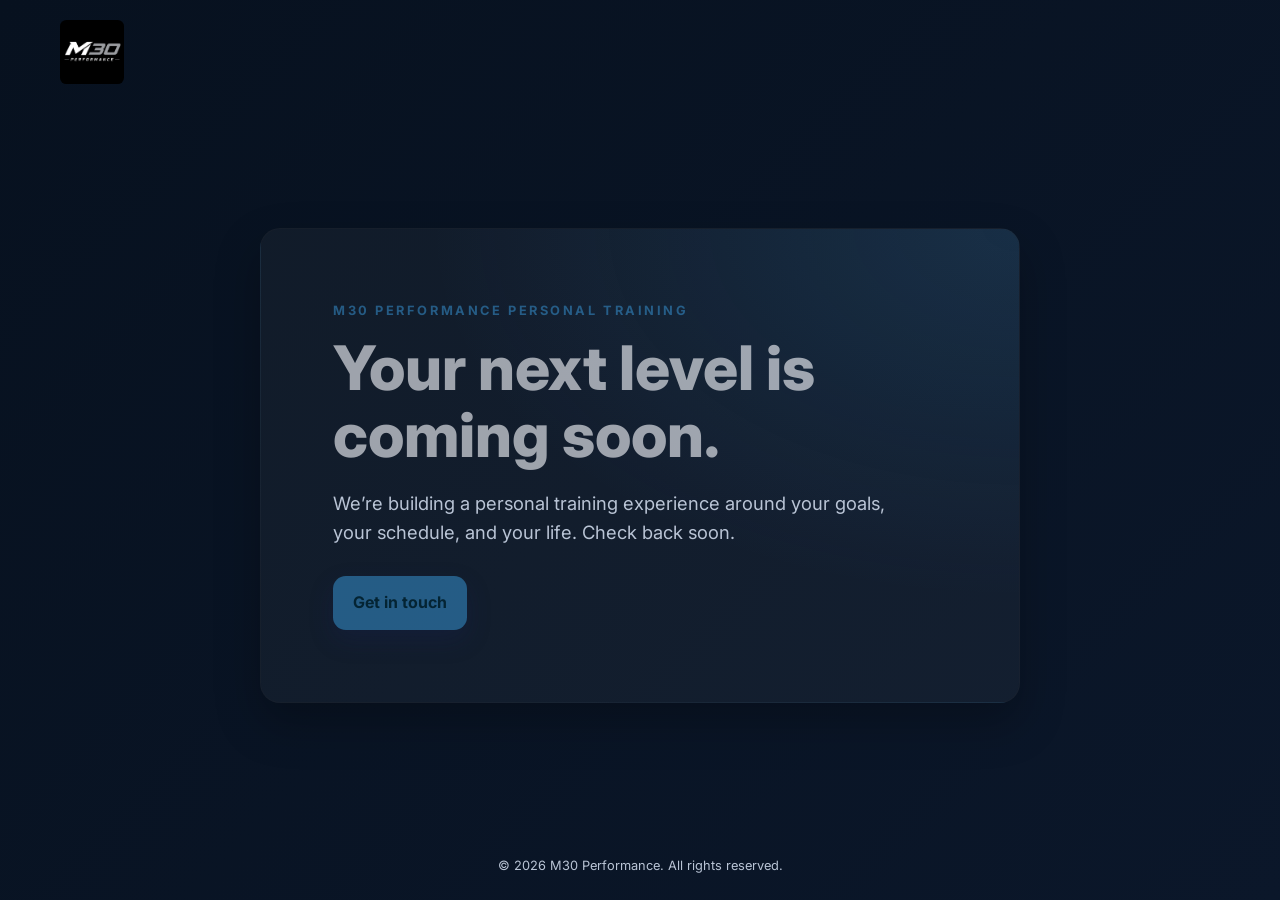
==== commit 4ae89560: "coming soon branch." ====
--- a/index.html
+++ b/index.html
@@ -3,709 +3,45 @@
   <head>
     <meta charset="UTF-8" />
     <meta name="viewport" content="width=device-width, initial-scale=1.0" />
-    <title>M30 Performance</title>
     <meta
       name="description"
-      content="A welcoming, full-service fitness experience for people of all ages."
+      content="M30 Performance personal training is coming soon. Your location, your schedule, your workout."
     />
-
-    <!-- Google tag (gtag.js) -->
-    <script
-      async
-      src="https://www.googletagmanager.com/gtag/js?id=G-PKS04PBM5F"
-    ></script>
-    <script>
-      window.dataLayer = window.dataLayer || [];
-      function gtag() {
-        dataLayer.push(arguments);
-      }
-      gtag("js", new Date());
-
-      gtag("config", "G-PKS04PBM5F");
-    </script>
-
+    <meta name="theme-color" content="#07111f" />
+    <title>Coming Soon | M30 Performance</title>
     <link rel="icon" type="image/x-icon" href="./assets/images/favicon.ico" />
     <link rel="icon" href="./assets/images/logo-m30.png" type="image/png" />
-    <link
-      rel="stylesheet"
-      href="https://use.fontawesome.com/releases/v5.15.1/css/all.css"
-    />
-    <link
-      rel="stylesheet"
-      href="https://use.fontawesome.com/releases/v5.15.1/css/v4-shims.css"
-    />
     <link rel="preconnect" href="https://fonts.googleapis.com" />
     <link rel="preconnect" href="https://fonts.gstatic.com" crossorigin />
     <link
       href="https://fonts.googleapis.com/css2?family=Inter:wght@400;500;600;700;800&display=swap"
       rel="stylesheet"
     />
-    <script
-      src="https://challenges.cloudflare.com/turnstile/v0/api.js"
-      async
-      defer
-    ></script>
     <link rel="stylesheet" href="styles.css" />
   </head>
-  <body>
-    <header class="site-header">
-      <nav class="nav-bar">
-        <a class="logo" href="#top"
-          ><img
-            src="./assets/images/logo-m30.png"
-            alt="M30 Performance Logo"
-            id="img-logo"
-        /></a>
-        <div class="nav-links">
-          <a href="#about">About</a>
-          <a href="#services">Services</a>
-          <a href="#testimonials">Testimonials</a>
-          <a href="#faq">FAQ</a>
-          <a href="#pricing">Pricing</a>
-          <a href="#contact">Contact</a>
-        </div>
-      </nav>
+  <body class="coming-soon-page">
+    <header class="coming-soon-header">
+      <a class="coming-soon-logo" href="#top" aria-label="M30 Performance home">
+        <img src="./assets/images/logo-m30.png" alt="M30 Performance" />
+      </a>
     </header>
 
-    <main id="top">
-      <section class="hero section">
-        <div class="hero-copy">
-          <p class="eyebrow">Experience. Leadership. Results.</p>
-          <h1>Strength, energy, and confidence for every stage of life.</h1>
-          <p class="hero-text">
-            Our mission is to deliver professional, results-driven fitness and
-            wellness services to improve health, inspire confidence, and
-            strengthen the communities we serve.
-          </p>
-          <div class="hero-actions">
-            <a class="btn btn-primary" href="#contact">Start your intake</a>
-            <a class="btn btn-secondary" href="#services">Explore services</a>
-          </div>
-        </div>
-        <div class="hero-media">
-          <img class="hero-logo" src="./assets/images/logo-m30.png" alt="" />
-          <img
-            src="https://images.unsplash.com/photo-1534438327276-14e5300c3a48?auto=format&fit=crop&w=900&q=80"
-            alt="Athlete training in a dimly lit gym"
-          />
-        </div>
-      </section>
-
-      <section id="about" class="section about">
-        <div class="section-heading">
-          <p class="eyebrow">About us</p>
-          <h2>Cost-Effective Fitness Management Without Compromise</h2>
-        </div>
-        <div class="about-grid">
-          <p>
-            At M30 Performance, we believe exceptional fitness management
-            shouldn't come with excessive overhead. Our streamlined business
-            model allows us to deliver comprehensive fitness management services
-            at a significantly lower contract rate than many larger
-            providers—without sacrificing quality, service, or results.
-          </p>
-          <p>
-            By keeping our operations efficient and focused, we pass the savings
-            directly to our clients. The result is a premium fitness experience
-            with experienced leadership, personalized service, and measurable
-            outcomes—all at a price that maximizes your budget.
-          </p>
-        </div>
-        <p>
-          Experience the difference of a fitness management partner committed to
-          delivering exceptional results while helping your organization save
-          money.
+    <main id="top" class="coming-soon-main">
+      <section class="coming-soon-card" aria-labelledby="coming-soon-title">
+        <p class="eyebrow">M30 Performance Personal Training</p>
+        <h1 id="coming-soon-title">Your next level is coming soon.</h1>
+        <p class="coming-soon-copy">
+          We’re building a personal training experience around your goals, your
+          schedule, and your life. Check back soon.
         </p>
-        <div class="photo-strip">
-          <article class="photo-card">
-            <img
-              src="https://images.unsplash.com/photo-1571019614242-c5c5dee9f50b?auto=format&fit=crop&w=900&q=80"
-              alt="A diverse group of adults training together"
-            />
-            <div class="caption">
-              <h3>More Service</h3>
-              <p>
-                Premium service at a competitive price. Flexible contracts
-                designed around your needs—not ours
-              </p>
-            </div>
-          </article>
-          <article class="photo-card">
-            <img
-              src="https://images.unsplash.com/photo-1517836357463-d25dfeac3438?auto=format&fit=crop&w=900&q=80"
-              alt="Modern gym equipment and strength training spaces"
-            />
-            <div class="caption">
-              <h3>More Value</h3>
-              <p>
-                Highly competitive contract pricing with significant cost
-                savings. Customized solutions tailored to your community or
-                organization
-              </p>
-            </div>
-          </article>
-          <article class="photo-card">
-            <img
-              src="https://images.unsplash.com/photo-1541534741688-6078c6bfb5c5?auto=format&fit=crop&w=900&q=80"
-              alt="Trainer guiding a mature client through a workout"
-            />
-            <div class="caption">
-              <h3>Less Cost</h3>
-              <p>
-                Lower contract costs with no hidden fees. Reduced overhead means
-                greater value for every dollar invested
-              </p>
-            </div>
-          </article>
-        </div>
-      </section>
-
-      <section id="services" class="section services">
-        <div class="section-heading">
-          <p class="eyebrow">Who we serve</p>
-          <h2>Customized programs that work.</h2>
-          <p>
-            We provide comprehensive fitness management, wellness, training, and
-            programming solutions designed to meet the unique needs of the
-            communities and organizations we serve. From professionally managed
-            fitness facilities to engaging group programs and virtual training,
-            we bring experienced leadership, exceptional service, and
-            cost-effective solutions directly to your organization. Whether you
-            are looking to enhance an existing fitness center, increase member
-            participation, or create a stronger culture of health and wellness.
-          </p>
-        </div>
-        <div class="service-list">
-          <p>
-            <i class="fa fa-solid fa-stopwatch"></i>
-            <strong>Corporate Fitness Centers</strong> - Professional fitness
-            management and wellness programming that supports employee health,
-            engagement, productivity, and overall well-being.
-          </p>
-          <p>
-            <i class="fa fa-solid fa-stopwatch"></i>
-            <strong>HOA & Residential Communities</strong> - Complete fitness
-            facility management, community programming, personal training, group
-            exercise, and wellness events designed to increase resident
-            participation and satisfaction.
-          </p>
-          <p>
-            <i class="fa fa-solid fa-stopwatch"></i>
-            <strong>Retirement & Active Adult Communities</strong> - Safe,
-            engaging, and age-appropriate fitness, mobility, strength,
-            flexibility, and wellness programming for active adults and older
-            populations.
-          </p>
-          <p>
-            <i class="fa fa-solid fa-stopwatch"></i>
-            <strong>Apartment & Multifamily Communities</strong> - Fitness
-            center management and resident-focused programs that add value to
-            your property and create a stronger sense of community.
-          </p>
-          <p>
-            <i class="fa fa-solid fa-stopwatch"></i>
-            <strong>Casinos & Hospitality Properties</strong> - Customized
-            fitness and wellness services designed to enhance the guest,
-            employee, and member experience.
-          </p>
-          <p>
-            <strong>Resorts & Recreation Facilities</strong> - Professional
-            fitness operations, personal training, group exercise, wellness
-            programming, and specialized fitness experiences for guests and
-            residents.
-          </p>
-          <p>
-            <i class="fa fa-solid fa-stopwatch"></i>
-            <strong>Sports Camps & Youth Programs</strong> - Sports-specific
-            training, strength and conditioning, mobility, flexibility, athletic
-            development, and fitness programming for youth athletes.
-          </p>
-          <p>
-            <i class="fa fa-solid fa-stopwatch"></i>
-            <strong>Community Organizations & Programs</strong> - Fitness and
-            wellness initiatives that bring people together through group
-            activities, educational programs, health events, camps, and
-            community outreach.
-          </p>
-          <p>
-            <i class="fa fa-solid fa-stopwatch"></i>
-            <strong>Virtual Training & Coaching</strong> - Convenient one-on-one
-            and customized online fitness coaching for individuals who want
-            professional guidance wherever they are.
-          </p>
-          <p>
-            <i class="fa fa-solid fa-stopwatch"></i>
-            <strong>Small Group Exercise</strong> - High-energy, personalized
-            group training that provides the motivation and accountability of a
-            group environment with more individualized attention.
-          </p>
-        </div>
-        <h3>One Partner. Complete Fitness & Wellness Management.</h3>
-        <p>
-          From
-          <strong
-            >facility operations and equipment management to personal training,
-            group exercise, sports performance, wellness education, and
-            community programming</strong
-          >, M30 Performance provides the expertise and personal attention
-          needed to create a successful fitness environment.
-        </p>
-      </section>
-
-      <section
-        id="testimonials"
-        class="testimonials section"
-        aria-label="Client testimonials"
-      >
-        <div class="testimonial-shell">
-          <p class="eyebrow">Client love</p>
-          <div
-            class="testimonial-marquee"
-            aria-label="Client testimonials carousel"
-          >
-            <div class="testimonial-track">
-              <article class="testimonial-card">
-                <div class="stars" aria-label="5 out of 5 stars">
-                  <span>★</span><span>★</span><span>★</span><span>★</span
-                  ><span>★</span>
-                </div>
-                <p>
-                  “Working with Kris completely changed the way I felt about
-                  working out. He made every session fun, motivating, and
-                  something I genuinely looked forward to.”
-                </p>
-                <strong>Nancy & Jeff</strong>
-              </article>
-              <article class="testimonial-card">
-                <div class="stars" aria-label="5 out of 5 stars">
-                  <span>★</span><span>★</span><span>★</span><span>★</span
-                  ><span>★</span>
-                </div>
-                <p>
-                  “What really sets Kris apart is his ability to meet you where
-                  you are while still knowing exactly when and how to push you.
-                  He pays attention to the details, adjusts workouts based on
-                  what you need that day, and makes sure you’re progressing
-                  without ever making the experience feel intimidating or
-                  overwhelming.”
-                </p>
-                <strong>Madison</strong>
-              </article>
-              <article class="testimonial-card">
-                <div class="stars" aria-label="5 out of 5 stars">
-                  <span>★</span><span>★</span><span>★</span><span>★</span
-                  ><span>★</span>
-                </div>
-                <p>
-                  “When I was ready to come back to training after life caused
-                  me to take a break, Kris worked with me to find a schedule and
-                  routine that fit where I was at that point in my life, which
-                  meant so much to me.”
-                </p>
-                <strong>Penny</strong>
-              </article>
-              <article class="testimonial-card">
-                <div class="stars" aria-label="5 out of 5 stars">
-                  <span>★</span><span>★</span><span>★</span><span>★</span
-                  ><span>★</span>
-                </div>
-                <p>
-                  “Kris is not only incredibly knowledgeable and skilled at what
-                  he does, but he’s also empathetic, encouraging, and genuinely
-                  invested in the people he works with.”
-                </p>
-                <strong>Jim</strong>
-              </article>
-              <article class="testimonial-card">
-                <div class="stars" aria-label="5 out of 5 stars">
-                  <span>★</span><span>★</span><span>★</span><span>★</span
-                  ><span>★</span>
-                </div>
-                <p>
-                  “Kris listens closely to his clients goals and designs custom
-                  workouts that help them achieve it. He varies things up from
-                  session to session so your workouts never feel old, and is
-                  extremely encouraging and keeps his clients motivated.”
-                </p>
-                <strong>Cassie</strong>
-              </article>
-              <article class="testimonial-card">
-                <div class="stars" aria-label="5 out of 5 stars">
-                  <span>★</span><span>★</span><span>★</span><span>★</span
-                  ><span>★</span>
-                </div>
-                <p>
-                  “I had never stepped foot inside a gym before I started with
-                  Kris. He was so patient and motivating. I learned the proper
-                  way to use all the machines and weights. He always
-                  thoughtfully planned my workouts to combine strength and
-                  cardio, specifically targeting exercises to improve my tennis
-                  game and prevent injury.”
-                </p>
-                <strong></strong>
-              </article>
-              <article class="testimonial-card">
-                <div class="stars" aria-label="5 out of 5 stars">
-                  <span>★</span><span>★</span><span>★</span><span>★</span
-                  ><span>★</span>
-                </div>
-                <p>
-                  “I have never looked or felt better, and I have seen the
-                  results on the tennis court. Kris also trained my teenage and
-                  young adult daughters. They have all had a lot of training
-                  their sports, and they agree - Kris is the best!”
-                </p>
-                <strong></strong>
-              </article>
-              <article class="testimonial-card">
-                <div class="stars" aria-label="5 out of 5 stars">
-                  <span>★</span><span>★</span><span>★</span><span>★</span
-                  ><span>★</span>
-                </div>
-                <p>
-                  “From the beginning, he took the time to understand my goals
-                  and created workouts that were challenging and effective while
-                  still making me feel completely comfortable and supported.”
-                </p>
-                <strong>Nancy & Jeff</strong>
-              </article>
-              <article class="testimonial-card">
-                <div class="stars" aria-label="5 out of 5 stars">
-                  <span>★</span><span>★</span><span>★</span><span>★</span
-                  ><span>★</span>
-                </div>
-                <p>
-                  “I always leave our sessions feeling stronger, more confident,
-                  and glad I showed up. Kris has made fitness feel less
-                  intimidating and so much more enjoyable, and I truly couldn’t
-                  recommend him more.”
-                </p>
-                <strong>Jim</strong>
-              </article>
-              <article class="testimonial-card">
-                <div class="stars" aria-label="5 out of 5 stars">
-                  <span>★</span><span>★</span><span>★</span><span>★</span
-                  ><span>★</span>
-                </div>
-                <p>
-                  “After just a few weeks of working with Kris, I noticed my
-                  overall strength improving. And if minor injuries pop up, Kris
-                  listens and adjusts the plan so you can still get a great
-                  workout in.”
-                </p>
-                <strong>Cassie</strong>
-              </article>
-            </div>
-          </div>
-        </div>
-      </section>
-
-      <section id="faq" class="section faq">
-        <div class="section-heading">
-          <p class="eyebrow">FAQ</p>
-          <h2>Everything you need to feel ready before you reach out.</h2>
-        </div>
-        <div class="faq-list">
-          <details open>
-            <summary>
-              What types of facilities does M30 Performance manage?
-            </summary>
-            <p>
-              M30 Performance provides full-service fitness management for HOA
-              communities, corporate facilities, resorts, hotels, apartment
-              communities, retirement communities, and existing fitness centers.
-              Programs can be customized based on the facility, population,
-              goals, and services needed.
-            </p>
-          </details>
-          <details>
-            <summary>
-              How much does fitness management with M30 Performance cost?
-            </summary>
-            <p>
-              Every facility is different, so M30 Performance does not use a
-              one-size-fits-all pricing model. Contract pricing is customized
-              based on factors such as facility size, number of residents or
-              employees, location, staffing needs, programming, and services
-              provided. Our low-overhead business model allows us to offer
-              highly competitive pricing and significant value.
-            </p>
-          </details>
-          <details>
-            <summary>
-              What makes M30 Performance different from other fitness management
-              companies?
-            </summary>
-            <p>
-              M30 Performance combines 30+ years of fitness industry experience,
-              professional management, proven results, personal training, group
-              exercise, wellness programming, member engagement, and equipment
-              oversight into one comprehensive solution. Our goal isn't simply
-              to manage your fitness center — it's to build a healthier, more
-              active community while providing exceptional service and value.
-            </p>
-          </details>
-        </div>
-      </section>
-
-      <section id="pricing" class="section pricing">
-        <div class="section-heading">
-          <p class="eyebrow">Pricing</p>
-          <h2>Personal training, tailored to you.</h2>
-        </div>
-        <p>
-          With more than 30 years of fitness experience, M30 Performance
-          delivers customized training designed around your goals, fitness
-          level, schedule, and available training environment.
-          <strong
-            >No crowded gym. No unnecessary membership. No one-size-fits-all
-            workouts. Just professional training built around you.</strong
-          >
-        </p>
-        <br />
-        <div class="pricing-grid">
-          <article class="pricing-card">
-            <div>
-              <h3>Virtual</h3>
-              <p class="pricing-kicker">Train from anywhere</p>
-              <p class="pricing-intro">
-                One-on-one coaching, wherever you are.
-              </p>
-            </div>
-            <div class="pricing-options pricing-options-panel">
-              <fieldset class="virtual-duration-control">
-                <legend class="visually-hidden">Session length</legend>
-                <div class="virtual-duration-options">
-                  <label>
-                    <input
-                      type="radio"
-                      name="virtual-duration"
-                      value="30"
-                      checked
-                    />
-                    <span>30 minutes</span>
-                  </label>
-                  <label>
-                    <input type="radio" name="virtual-duration" value="45" />
-                    <span>45 minutes</span>
-                  </label>
-                </div>
-              </fieldset>
-              <div class="virtual-prices" aria-live="polite">
-                <div class="pricing-option">
-                  <span>5 sessions</span>
-                  <strong data-duration="30">$200</strong>
-                  <strong data-duration="45" hidden>$250</strong>
-                </div>
-                <div class="pricing-option">
-                  <span>10 sessions</span>
-                  <strong data-duration="30">$375</strong>
-                  <strong data-duration="45" hidden>$475</strong>
-                </div>
-              </div>
-            </div>
-            <ul class="pricing-features">
-              <li>Live coaching, instruction, and modifications</li>
-              <li>Flexible training for busy schedules or travel</li>
-              <li>Personalized accountability from home</li>
-            </ul>
-            <a class="btn btn-secondary" href="#contact"
-              >Schedule your FREE consultation</a
-            >
-          </article>
-          <article class="pricing-card is-selected">
-            <div>
-              <h3>One-on-One</h3>
-              <p class="pricing-kicker">Coaching built around you</p>
-              <p class="pricing-intro">
-                Focused coaching with a plan for your goals.
-              </p>
-            </div>
-            <div class="pricing-options pricing-options-panel">
-              <div class="pricing-option">
-                <span>5 sessions</span>
-                <strong>$325</strong>
-              </div>
-              <div class="pricing-option">
-                <span>8 sessions</span>
-                <strong>$520</strong>
-              </div>
-              <div class="pricing-option">
-                <span>10 sessions</span>
-                <strong>$600</strong>
-              </div>
-              <div class="pricing-option">
-                <span>12 sessions</span>
-                <strong>$660</strong>
-              </div>
-            </div>
-            <ul class="pricing-features">
-              <li>Professional coaching and instruction</li>
-              <li>Strength, conditioning, mobility, and flexibility</li>
-              <li>Exercises adapted as you progress</li>
-              <li>Goal setting and accountability</li>
-              <li>Personal attention every session</li>
-            </ul>
-            <a class="btn btn-primary" href="#contact">Get started today</a>
-          </article>
-          <article class="pricing-card">
-            <div>
-              <h3>Small Group</h3>
-              <p class="pricing-kicker">Better together</p>
-              <p class="pricing-intro">
-                Train with friends, family, or a team.
-              </p>
-            </div>
-            <div class="group-pricing-controls">
-              <fieldset class="group-size-control">
-                <legend class="visually-hidden">Group size</legend>
-                <div class="group-size-options">
-                  <label>
-                    <input type="radio" name="group-size" value="2" checked />
-                    <span>2 people</span>
-                  </label>
-                  <label>
-                    <input type="radio" name="group-size" value="3" />
-                    <span>3 people</span>
-                  </label>
-                  <label>
-                    <input type="radio" name="group-size" value="4" />
-                    <span>4 people</span>
-                  </label>
-                </div>
-              </fieldset>
-              <div class="session-control">
-                <label class="session-control-label" for="group-sessions"
-                  >Sessions</label
-                >
-                <div class="session-slider">
-                  <div class="session-slider-track" aria-hidden="true">
-                    <span class="session-slider-fill"></span>
-                    <span class="session-slider-thumb"></span>
-                  </div>
-                  <input
-                    id="group-sessions"
-                    type="range"
-                    min="0"
-                    max="3"
-                    step="1"
-                    value="0"
-                    aria-label="Number of small group sessions"
-                  />
-                </div>
-                <div class="session-presets" aria-hidden="true">
-                  <span>5</span>
-                  <span>8</span>
-                  <span>10</span>
-                  <span>12</span>
-                </div>
-              </div>
-              <div class="group-price" aria-live="polite">
-                <span>Price per person</span>
-                <strong id="group-session-price">$300</strong>
-              </div>
-            </div>
-            <ul class="pricing-features">
-              <li>Professional coaching and modifications</li>
-              <li>Motivating Environment</li>
-              <li>Goal setting and accountability</li>
-              <li>More affordable than one-on-one training</li>
-            </ul>
-            <a class="btn btn-secondary" href="#contact"
-              >Let's build your solution</a
-            >
-          </article>
-        </div>
-        <div class="pricing-promise">
-          <h3>Your Location. Your Schedule. Your Workout.</h3>
-        </div>
-      </section>
-
-      <section id="contact" class="section contact">
-        <div class="contact-card">
-          <div>
-            <p class="eyebrow">Contact</p>
-            <h2>Let’s start your next chapter.</h2>
-            <p>
-              Reach out for a consultation, class recommendations, or your first
-              intake session.
-            </p>
-          </div>
-
-          <form
-            id="intake-form"
-            data-endpoint="https://script.google.com/macros/s/AKfycbzLdIxP6GSkqvr0BKUN3dNWD79_Xtf2Qp5fVL0bAGiDfcKlpjowb3xyVWOW8tvcZw/exec"
-          >
-            <input type="hidden" name="source" value="personal" />
-            <input
-              class="honeypot"
-              type="text"
-              name="company"
-              tabindex="-1"
-              autocomplete="off"
-              aria-hidden="true"
-            />
-            <label>
-              <span>Name <span class="required-mark">*</span></span>
-              <input type="text" name="name" placeholder="Your name" required />
-            </label>
-            <label>
-              <span>Email <span class="required-mark">*</span></span>
-              <input
-                type="email"
-                name="email"
-                placeholder="you@example.com"
-                required
-              />
-            </label>
-            <label>
-              Tell us about your facility
-              <textarea
-                name="goals"
-                rows="4"
-                placeholder="your current fitness management needs. Facility size, number of residents/members, current services & areas where M30 Performance may be able to help."
-              ></textarea>
-            </label>
-            <div
-              class="cf-turnstile"
-              data-sitekey="0x4AAAAAAExxx-BRy1f_xU8J"
-              data-theme="dark"
-            ></div>
-            <label class="consent-label">
-              <input
-                type="checkbox"
-                name="privacyConsent"
-                value="yes"
-                required
-              />
-              <span
-                >I agree to the
-                <a href="pages/privacy.html">Privacy Statement</a>.</span
-              >
-            </label>
-            <button type="submit" class="btn btn-primary">
-              Send intake request
-            </button>
-            <p
-              id="intake-status"
-              class="form-status"
-              role="status"
-              aria-live="polite"
-            ></p>
-          </form>
-        </div>
+        <a class="btn btn-primary coming-soon-contact" href="mailto:fitness@m30performance.com">
+          Get in touch
+        </a>
       </section>
     </main>
 
-    <footer class="site-footer">
-      <div class="social-links">
-        <a href="mailto:fitness@m30performance.com" aria-label="Email">
-          <i class="fa fa-regular fa-envelope"></i>
-        </a>
-      </div>
-      <p class="copyright">© 2026 M30 Performance. All rights reserved.</p>
+    <footer class="coming-soon-footer">
+      <p>© 2026 M30 Performance. All rights reserved.</p>
     </footer>
-
-    <script src="script.js"></script>
   </body>
 </html>
--- a/styles.css
+++ b/styles.css
@@ -1118,3 +1118,92 @@
     padding: 3.5rem 1rem;
   }
 }
+
+.coming-soon-page {
+  display: flex;
+  min-height: 100vh;
+  flex-direction: column;
+}
+
+.coming-soon-header,
+.coming-soon-footer {
+  width: min(100% - 3rem, 1160px);
+  margin: 0 auto;
+}
+
+.coming-soon-header {
+  padding-top: 1.25rem;
+}
+
+.coming-soon-logo {
+  display: inline-block;
+}
+
+.coming-soon-logo img {
+  width: 64px;
+  height: 64px;
+  border-radius: 0.4rem;
+}
+
+.coming-soon-main {
+  display: grid;
+  flex: 1;
+  place-items: center;
+  padding: 3rem 1.5rem;
+}
+
+.coming-soon-card {
+  position: relative;
+  width: min(100%, 760px);
+  overflow: hidden;
+  padding: clamp(2rem, 7vw, 4.5rem);
+  border: 1px solid var(--border);
+  border-radius: 1.25rem;
+  background:
+    radial-gradient(ellipse at 100% 0, rgba(51, 138, 199, 0.16), transparent 55%),
+    rgba(255, 255, 255, 0.04);
+  box-shadow: var(--shadow);
+}
+
+.coming-soon-card h1 {
+  max-width: 620px;
+  margin-bottom: 1.25rem;
+}
+
+.coming-soon-copy {
+  max-width: 560px;
+  margin: 0;
+  color: var(--muted);
+  font-size: clamp(1rem, 2vw, 1.15rem);
+}
+
+.coming-soon-contact {
+  margin-top: 1.75rem;
+}
+
+.coming-soon-footer {
+  padding: 1rem 0 1.5rem;
+  color: var(--muted);
+  font-size: 0.8rem;
+  text-align: center;
+}
+
+.coming-soon-footer p {
+  margin: 0;
+}
+
+@media (max-width: 560px) {
+  .coming-soon-header,
+  .coming-soon-footer {
+    width: calc(100% - 2rem);
+  }
+
+  .coming-soon-logo img {
+    width: 52px;
+    height: 52px;
+  }
+
+  .coming-soon-main {
+    padding: 2rem 1rem;
+  }
+}
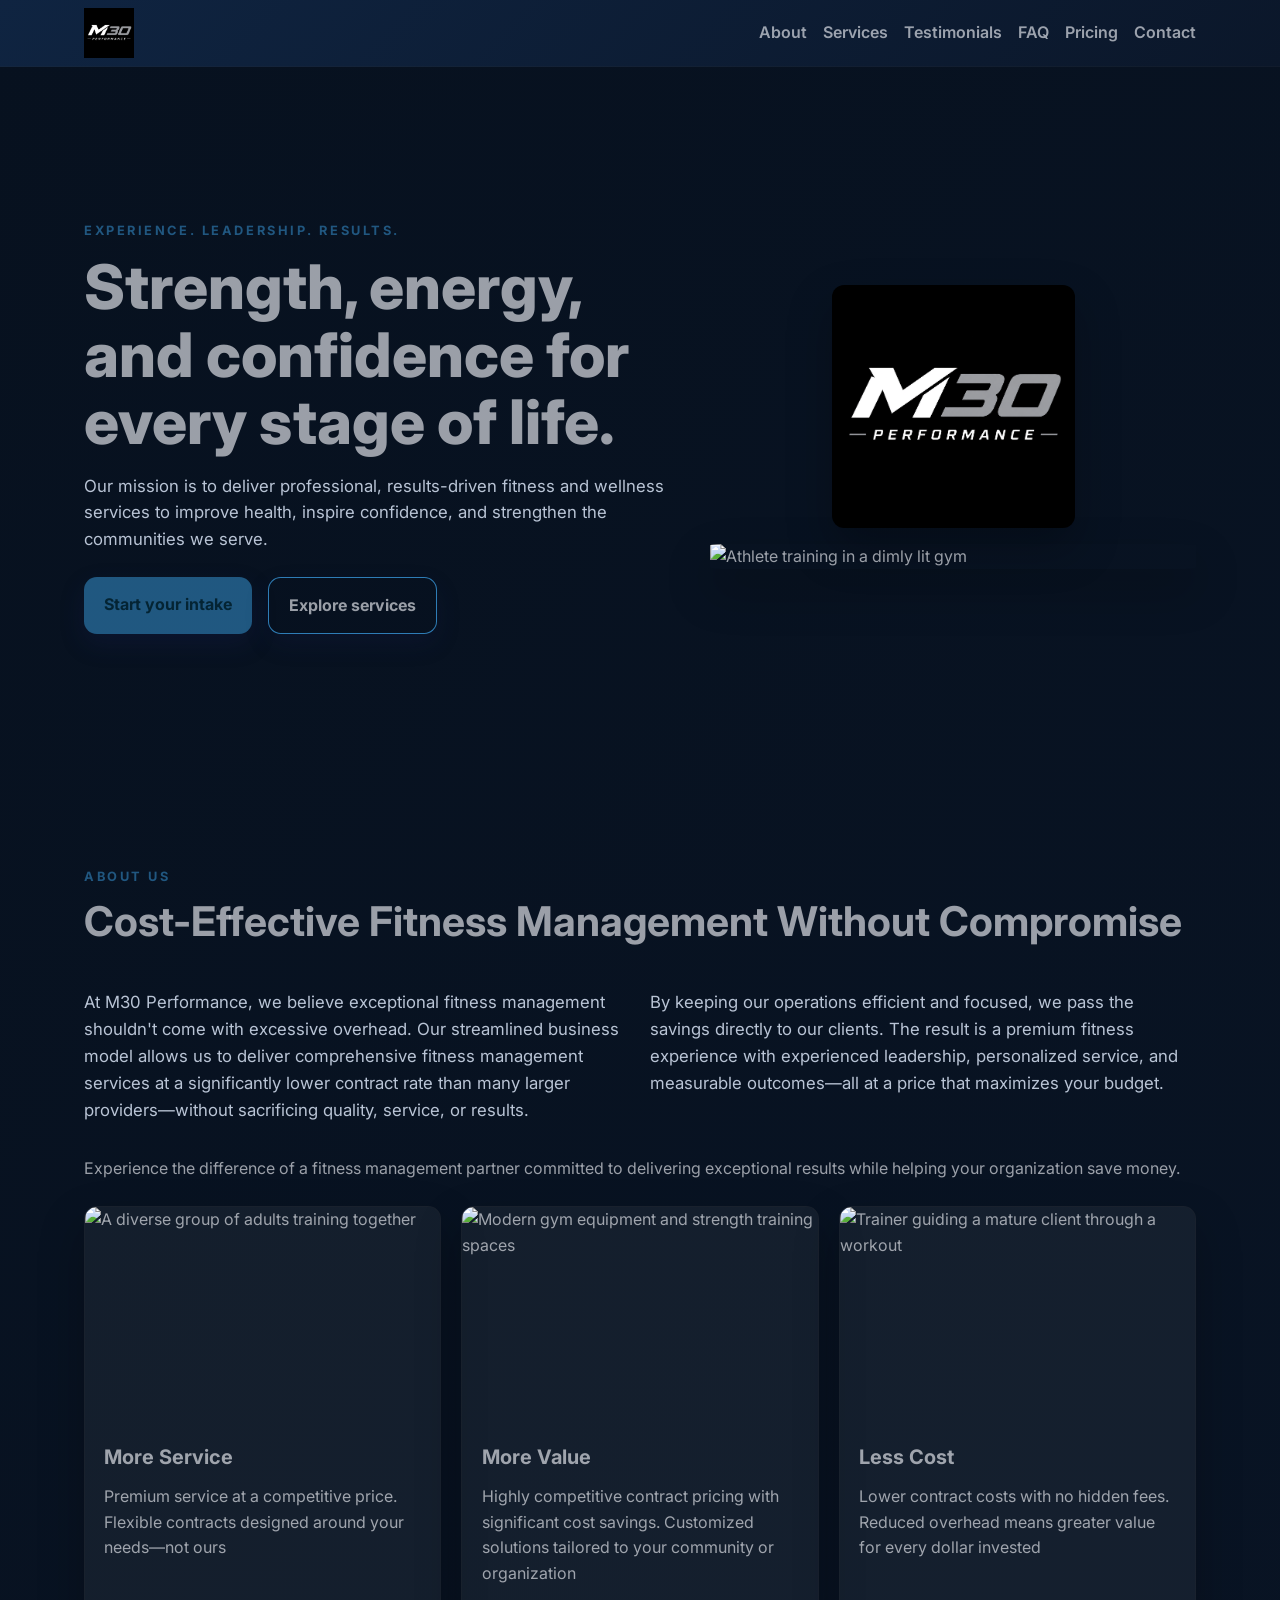
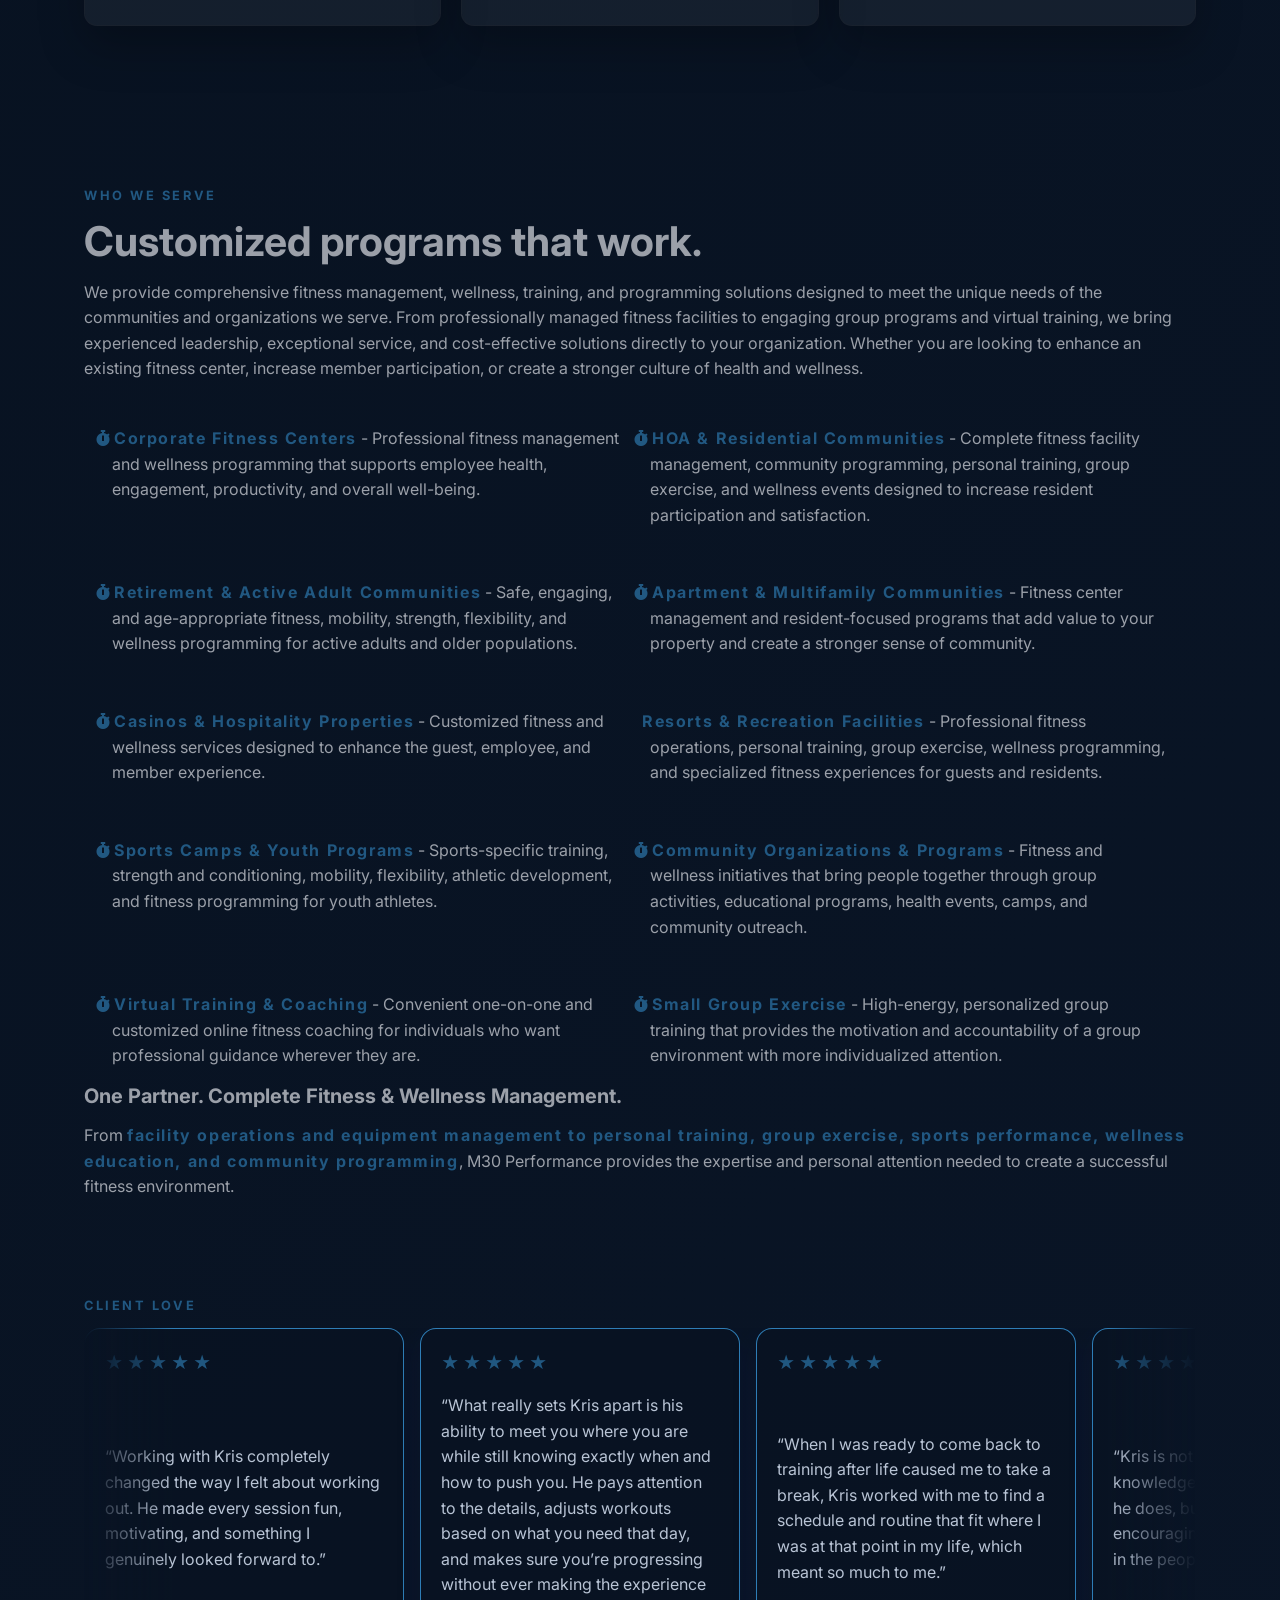
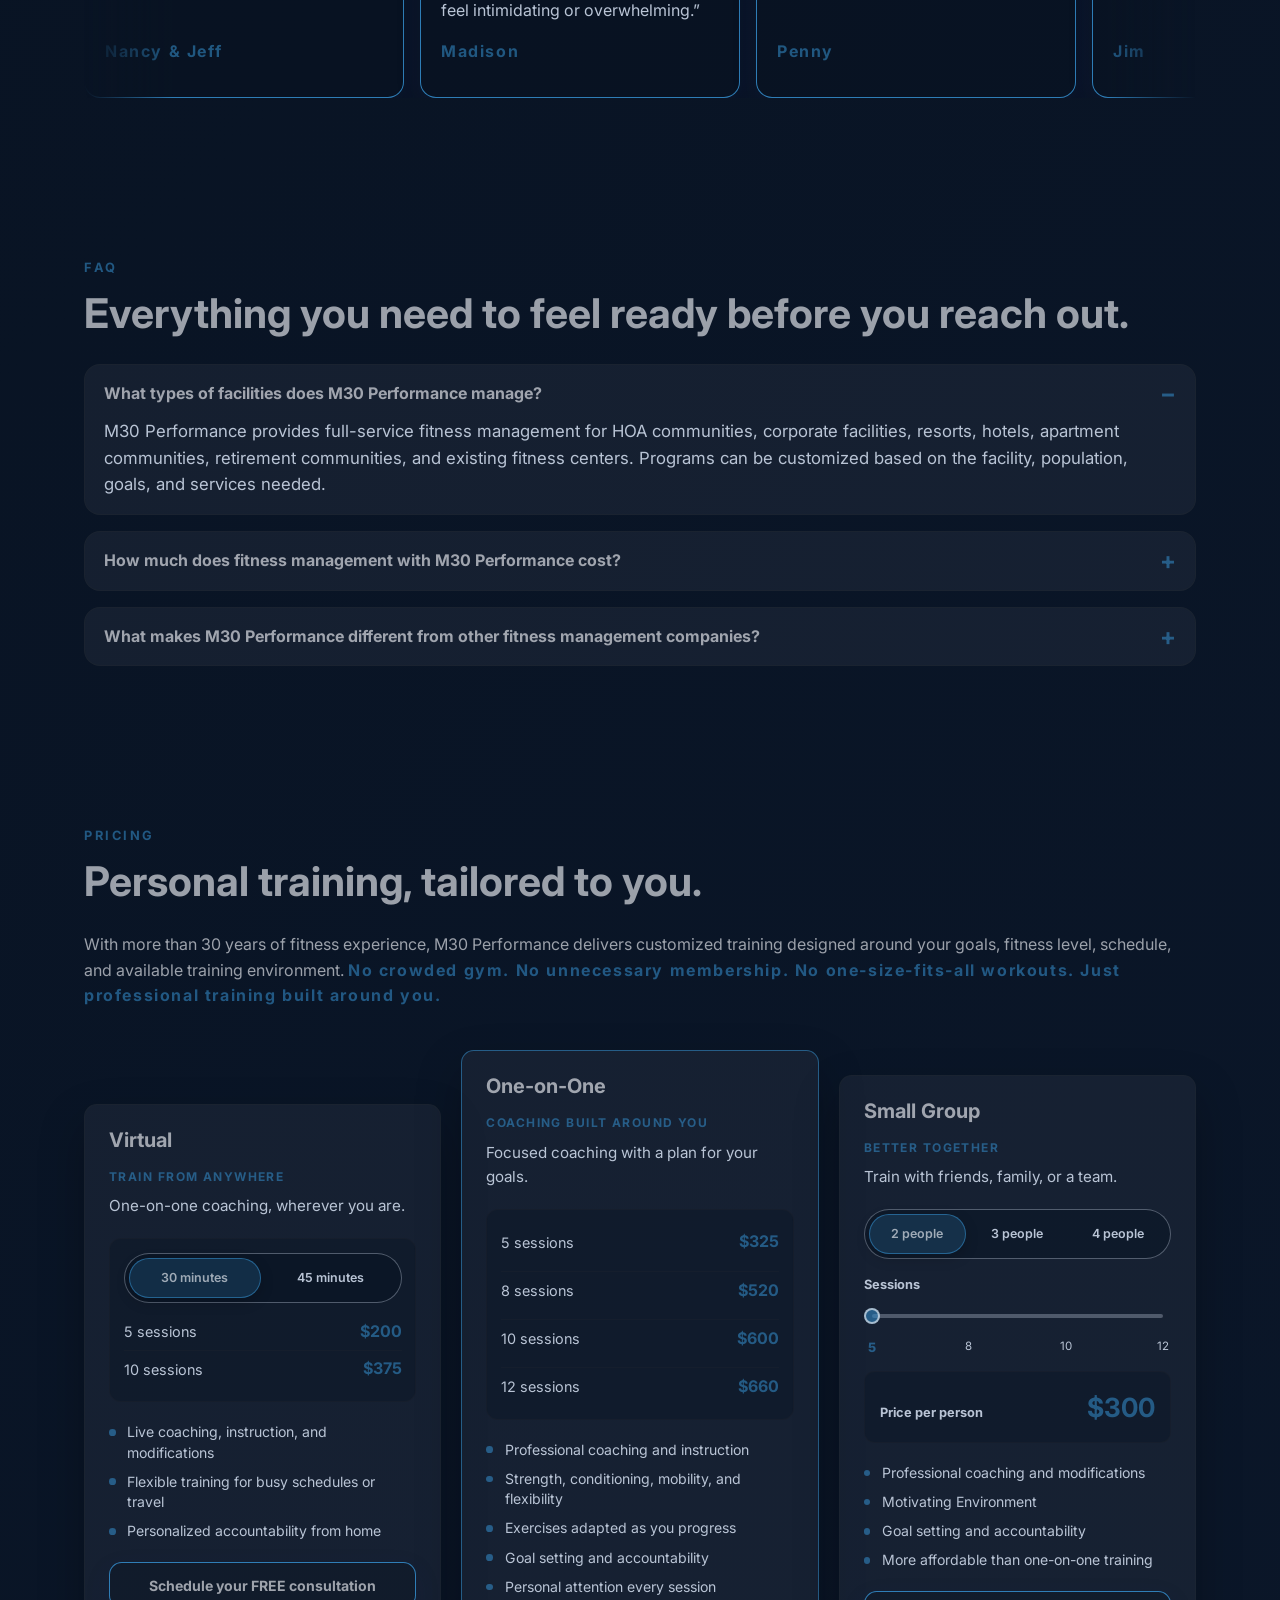
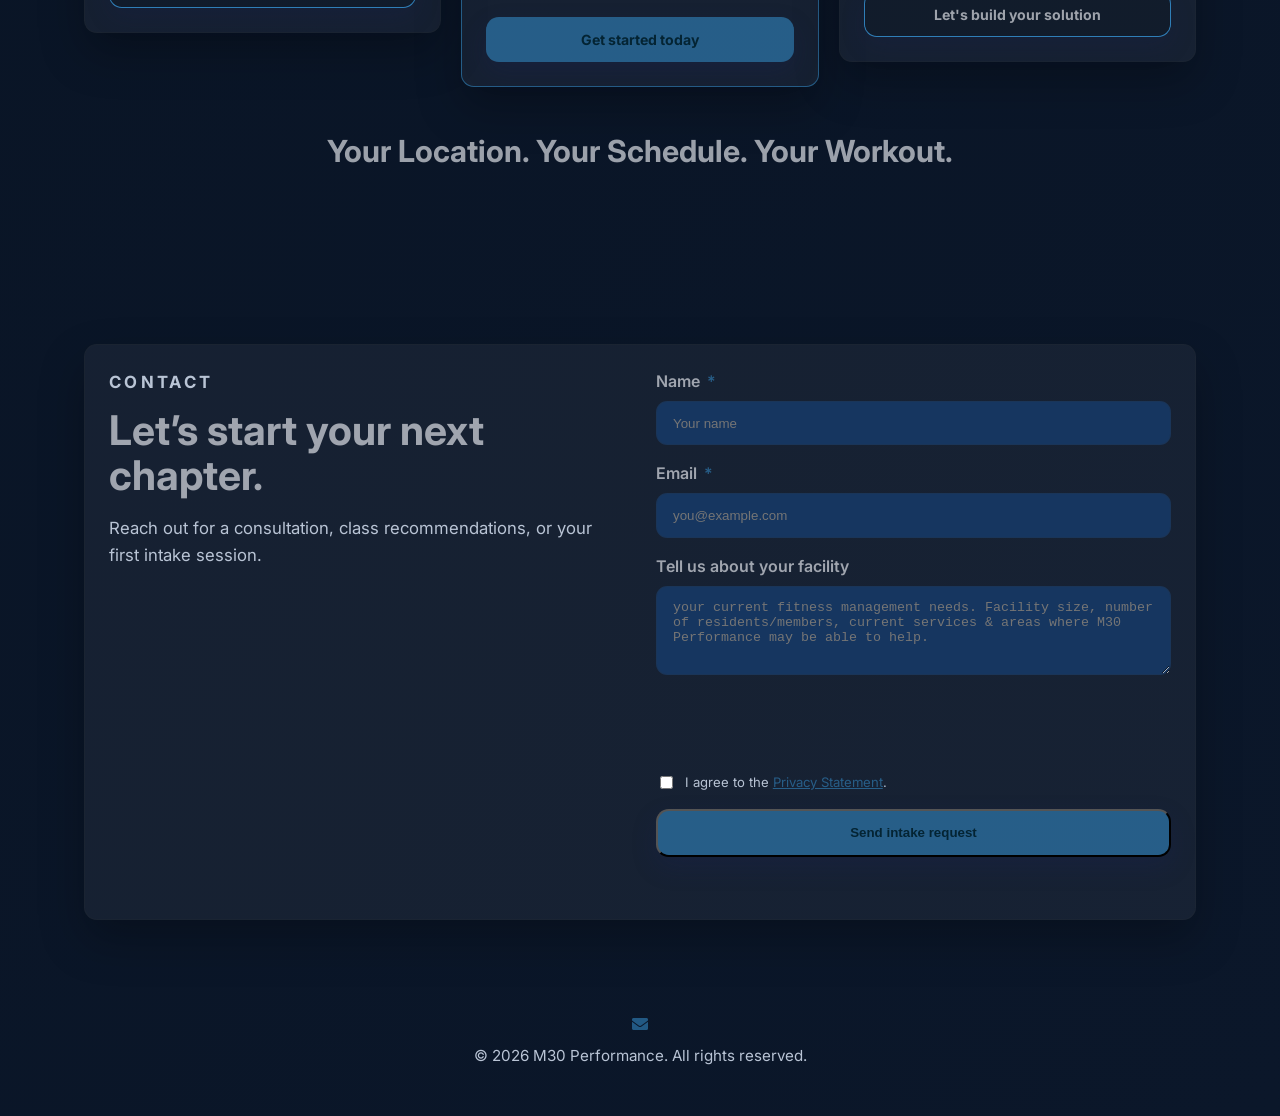
==== commit b1c75645: "optimized for SEO." ====
--- a/index.html
+++ b/index.html
@@ -3,45 +3,737 @@
   <head>
     <meta charset="UTF-8" />
     <meta name="viewport" content="width=device-width, initial-scale=1.0" />
+    <title>M30 Performance | Fitness Management &amp; Wellness</title>
     <meta
       name="description"
-      content="M30 Performance personal training is coming soon. Your location, your schedule, your workout."
-    />
-    <meta name="theme-color" content="#07111f" />
-    <title>Coming Soon | M30 Performance</title>
+      content="Professional, results-driven fitness and wellness services, including cost-effective fitness management for organizations and people of every age."
+    />
+    <link rel="canonical" href="https://personal.m30performance.com/" />
+    <meta
+      property="og:title"
+      content="M30 Performance | Fitness Management &amp; Wellness"
+    />
+    <meta
+      property="og:description"
+      content="Professional, results-driven fitness and wellness services, including cost-effective fitness management for organizations and people of every age."
+    />
+    <meta property="og:type" content="website" />
+    <meta property="og:url" content="https://personal.m30performance.com/" />
+    <meta
+      property="og:image"
+      content="https://personal.m30performance.com/assets/images/logo-m30.png"
+    />
+    <meta name="twitter:card" content="summary" />
+    <meta
+      name="twitter:title"
+      content="M30 Performance | Fitness Management &amp; Wellness"
+    />
+    <meta
+      name="twitter:description"
+      content="Professional, results-driven fitness and wellness services, including cost-effective fitness management for organizations and people of every age."
+    />
+    <meta
+      name="twitter:image"
+      content="https://personal.m30performance.com/assets/images/logo-m30.png"
+    />
+
+    <!-- Google tag (gtag.js) -->
+    <script
+      async
+      src="https://www.googletagmanager.com/gtag/js?id=G-PKS04PBM5F"
+    ></script>
+    <script>
+      window.dataLayer = window.dataLayer || [];
+      function gtag() {
+        dataLayer.push(arguments);
+      }
+      gtag("js", new Date());
+
+      gtag("config", "G-PKS04PBM5F");
+    </script>
+
     <link rel="icon" type="image/x-icon" href="./assets/images/favicon.ico" />
     <link rel="icon" href="./assets/images/logo-m30.png" type="image/png" />
+    <link
+      rel="stylesheet"
+      href="https://use.fontawesome.com/releases/v5.15.1/css/all.css"
+    />
+    <link
+      rel="stylesheet"
+      href="https://use.fontawesome.com/releases/v5.15.1/css/v4-shims.css"
+    />
     <link rel="preconnect" href="https://fonts.googleapis.com" />
     <link rel="preconnect" href="https://fonts.gstatic.com" crossorigin />
     <link
       href="https://fonts.googleapis.com/css2?family=Inter:wght@400;500;600;700;800&display=swap"
       rel="stylesheet"
     />
+    <script
+      src="https://challenges.cloudflare.com/turnstile/v0/api.js"
+      async
+      defer
+    ></script>
     <link rel="stylesheet" href="styles.css" />
   </head>
-  <body class="coming-soon-page">
-    <header class="coming-soon-header">
-      <a class="coming-soon-logo" href="#top" aria-label="M30 Performance home">
-        <img src="./assets/images/logo-m30.png" alt="M30 Performance" />
-      </a>
+  <body>
+    <header class="site-header">
+      <nav class="nav-bar">
+        <a class="logo" href="#top"
+          ><img
+            src="./assets/images/logo-m30.png"
+            alt="M30 Performance Logo"
+            id="img-logo"
+        /></a>
+        <div class="nav-links">
+          <a href="#about">About</a>
+          <a href="#services">Services</a>
+          <a href="#testimonials">Testimonials</a>
+          <a href="#faq">FAQ</a>
+          <a href="#pricing">Pricing</a>
+          <a href="#contact">Contact</a>
+        </div>
+      </nav>
     </header>
 
-    <main id="top" class="coming-soon-main">
-      <section class="coming-soon-card" aria-labelledby="coming-soon-title">
-        <p class="eyebrow">M30 Performance Personal Training</p>
-        <h1 id="coming-soon-title">Your next level is coming soon.</h1>
-        <p class="coming-soon-copy">
-          We’re building a personal training experience around your goals, your
-          schedule, and your life. Check back soon.
+    <main id="top">
+      <section class="hero section">
+        <div class="hero-copy">
+          <p class="eyebrow">Experience. Leadership. Results.</p>
+          <h1>Strength, energy, and confidence for every stage of life.</h1>
+          <p class="hero-text">
+            Our mission is to deliver professional, results-driven fitness and
+            wellness services to improve health, inspire confidence, and
+            strengthen the communities we serve.
+          </p>
+          <div class="hero-actions">
+            <a class="btn btn-primary" href="#contact">Start your intake</a>
+            <a class="btn btn-secondary" href="#services">Explore services</a>
+          </div>
+        </div>
+        <div class="hero-media">
+          <img class="hero-logo" src="./assets/images/logo-m30.png" alt="" />
+          <img
+            src="https://images.unsplash.com/photo-1534438327276-14e5300c3a48?auto=format&fit=crop&w=900&q=80"
+            alt="Athlete training in a dimly lit gym"
+          />
+        </div>
+      </section>
+
+      <section id="about" class="section about">
+        <div class="section-heading">
+          <p class="eyebrow">About us</p>
+          <h2>Cost-Effective Fitness Management Without Compromise</h2>
+        </div>
+        <div class="about-grid">
+          <p>
+            At M30 Performance, we believe exceptional fitness management
+            shouldn't come with excessive overhead. Our streamlined business
+            model allows us to deliver comprehensive fitness management services
+            at a significantly lower contract rate than many larger
+            providers—without sacrificing quality, service, or results.
+          </p>
+          <p>
+            By keeping our operations efficient and focused, we pass the savings
+            directly to our clients. The result is a premium fitness experience
+            with experienced leadership, personalized service, and measurable
+            outcomes—all at a price that maximizes your budget.
+          </p>
+        </div>
+        <p>
+          Experience the difference of a fitness management partner committed to
+          delivering exceptional results while helping your organization save
+          money.
         </p>
-        <a class="btn btn-primary coming-soon-contact" href="mailto:fitness@m30performance.com">
-          Get in touch
-        </a>
+        <div class="photo-strip">
+          <article class="photo-card">
+            <img
+              src="https://images.unsplash.com/photo-1571019614242-c5c5dee9f50b?auto=format&fit=crop&w=900&q=80"
+              alt="A diverse group of adults training together"
+            />
+            <div class="caption">
+              <h3>More Service</h3>
+              <p>
+                Premium service at a competitive price. Flexible contracts
+                designed around your needs—not ours
+              </p>
+            </div>
+          </article>
+          <article class="photo-card">
+            <img
+              src="https://images.unsplash.com/photo-1517836357463-d25dfeac3438?auto=format&fit=crop&w=900&q=80"
+              alt="Modern gym equipment and strength training spaces"
+            />
+            <div class="caption">
+              <h3>More Value</h3>
+              <p>
+                Highly competitive contract pricing with significant cost
+                savings. Customized solutions tailored to your community or
+                organization
+              </p>
+            </div>
+          </article>
+          <article class="photo-card">
+            <img
+              src="https://images.unsplash.com/photo-1541534741688-6078c6bfb5c5?auto=format&fit=crop&w=900&q=80"
+              alt="Trainer guiding a mature client through a workout"
+            />
+            <div class="caption">
+              <h3>Less Cost</h3>
+              <p>
+                Lower contract costs with no hidden fees. Reduced overhead means
+                greater value for every dollar invested
+              </p>
+            </div>
+          </article>
+        </div>
+      </section>
+
+      <section id="services" class="section services">
+        <div class="section-heading">
+          <p class="eyebrow">Who we serve</p>
+          <h2>Customized programs that work.</h2>
+          <p>
+            We provide comprehensive fitness management, wellness, training, and
+            programming solutions designed to meet the unique needs of the
+            communities and organizations we serve. From professionally managed
+            fitness facilities to engaging group programs and virtual training,
+            we bring experienced leadership, exceptional service, and
+            cost-effective solutions directly to your organization. Whether you
+            are looking to enhance an existing fitness center, increase member
+            participation, or create a stronger culture of health and wellness.
+          </p>
+        </div>
+        <div class="service-list">
+          <p>
+            <i class="fa fa-solid fa-stopwatch"></i>
+            <strong>Corporate Fitness Centers</strong> - Professional fitness
+            management and wellness programming that supports employee health,
+            engagement, productivity, and overall well-being.
+          </p>
+          <p>
+            <i class="fa fa-solid fa-stopwatch"></i>
+            <strong>HOA & Residential Communities</strong> - Complete fitness
+            facility management, community programming, personal training, group
+            exercise, and wellness events designed to increase resident
+            participation and satisfaction.
+          </p>
+          <p>
+            <i class="fa fa-solid fa-stopwatch"></i>
+            <strong>Retirement & Active Adult Communities</strong> - Safe,
+            engaging, and age-appropriate fitness, mobility, strength,
+            flexibility, and wellness programming for active adults and older
+            populations.
+          </p>
+          <p>
+            <i class="fa fa-solid fa-stopwatch"></i>
+            <strong>Apartment & Multifamily Communities</strong> - Fitness
+            center management and resident-focused programs that add value to
+            your property and create a stronger sense of community.
+          </p>
+          <p>
+            <i class="fa fa-solid fa-stopwatch"></i>
+            <strong>Casinos & Hospitality Properties</strong> - Customized
+            fitness and wellness services designed to enhance the guest,
+            employee, and member experience.
+          </p>
+          <p>
+            <strong>Resorts & Recreation Facilities</strong> - Professional
+            fitness operations, personal training, group exercise, wellness
+            programming, and specialized fitness experiences for guests and
+            residents.
+          </p>
+          <p>
+            <i class="fa fa-solid fa-stopwatch"></i>
+            <strong>Sports Camps & Youth Programs</strong> - Sports-specific
+            training, strength and conditioning, mobility, flexibility, athletic
+            development, and fitness programming for youth athletes.
+          </p>
+          <p>
+            <i class="fa fa-solid fa-stopwatch"></i>
+            <strong>Community Organizations & Programs</strong> - Fitness and
+            wellness initiatives that bring people together through group
+            activities, educational programs, health events, camps, and
+            community outreach.
+          </p>
+          <p>
+            <i class="fa fa-solid fa-stopwatch"></i>
+            <strong>Virtual Training & Coaching</strong> - Convenient one-on-one
+            and customized online fitness coaching for individuals who want
+            professional guidance wherever they are.
+          </p>
+          <p>
+            <i class="fa fa-solid fa-stopwatch"></i>
+            <strong>Small Group Exercise</strong> - High-energy, personalized
+            group training that provides the motivation and accountability of a
+            group environment with more individualized attention.
+          </p>
+        </div>
+        <h3>One Partner. Complete Fitness & Wellness Management.</h3>
+        <p>
+          From
+          <strong
+            >facility operations and equipment management to personal training,
+            group exercise, sports performance, wellness education, and
+            community programming</strong
+          >, M30 Performance provides the expertise and personal attention
+          needed to create a successful fitness environment.
+        </p>
+      </section>
+
+      <section
+        id="testimonials"
+        class="testimonials section"
+        aria-label="Client testimonials"
+      >
+        <div class="testimonial-shell">
+          <p class="eyebrow">Client love</p>
+          <div
+            class="testimonial-marquee"
+            aria-label="Client testimonials carousel"
+          >
+            <div class="testimonial-track">
+              <article class="testimonial-card">
+                <div class="stars" aria-label="5 out of 5 stars">
+                  <span>★</span><span>★</span><span>★</span><span>★</span
+                  ><span>★</span>
+                </div>
+                <p>
+                  “Working with Kris completely changed the way I felt about
+                  working out. He made every session fun, motivating, and
+                  something I genuinely looked forward to.”
+                </p>
+                <strong>Nancy & Jeff</strong>
+              </article>
+              <article class="testimonial-card">
+                <div class="stars" aria-label="5 out of 5 stars">
+                  <span>★</span><span>★</span><span>★</span><span>★</span
+                  ><span>★</span>
+                </div>
+                <p>
+                  “What really sets Kris apart is his ability to meet you where
+                  you are while still knowing exactly when and how to push you.
+                  He pays attention to the details, adjusts workouts based on
+                  what you need that day, and makes sure you’re progressing
+                  without ever making the experience feel intimidating or
+                  overwhelming.”
+                </p>
+                <strong>Madison</strong>
+              </article>
+              <article class="testimonial-card">
+                <div class="stars" aria-label="5 out of 5 stars">
+                  <span>★</span><span>★</span><span>★</span><span>★</span
+                  ><span>★</span>
+                </div>
+                <p>
+                  “When I was ready to come back to training after life caused
+                  me to take a break, Kris worked with me to find a schedule and
+                  routine that fit where I was at that point in my life, which
+                  meant so much to me.”
+                </p>
+                <strong>Penny</strong>
+              </article>
+              <article class="testimonial-card">
+                <div class="stars" aria-label="5 out of 5 stars">
+                  <span>★</span><span>★</span><span>★</span><span>★</span
+                  ><span>★</span>
+                </div>
+                <p>
+                  “Kris is not only incredibly knowledgeable and skilled at what
+                  he does, but he’s also empathetic, encouraging, and genuinely
+                  invested in the people he works with.”
+                </p>
+                <strong>Jim</strong>
+              </article>
+              <article class="testimonial-card">
+                <div class="stars" aria-label="5 out of 5 stars">
+                  <span>★</span><span>★</span><span>★</span><span>★</span
+                  ><span>★</span>
+                </div>
+                <p>
+                  “Kris listens closely to his clients goals and designs custom
+                  workouts that help them achieve it. He varies things up from
+                  session to session so your workouts never feel old, and is
+                  extremely encouraging and keeps his clients motivated.”
+                </p>
+                <strong>Cassie</strong>
+              </article>
+              <article class="testimonial-card">
+                <div class="stars" aria-label="5 out of 5 stars">
+                  <span>★</span><span>★</span><span>★</span><span>★</span
+                  ><span>★</span>
+                </div>
+                <p>
+                  “I had never stepped foot inside a gym before I started with
+                  Kris. He was so patient and motivating. I learned the proper
+                  way to use all the machines and weights. He always
+                  thoughtfully planned my workouts to combine strength and
+                  cardio, specifically targeting exercises to improve my tennis
+                  game and prevent injury.”
+                </p>
+                <strong></strong>
+              </article>
+              <article class="testimonial-card">
+                <div class="stars" aria-label="5 out of 5 stars">
+                  <span>★</span><span>★</span><span>★</span><span>★</span
+                  ><span>★</span>
+                </div>
+                <p>
+                  “I have never looked or felt better, and I have seen the
+                  results on the tennis court. Kris also trained my teenage and
+                  young adult daughters. They have all had a lot of training
+                  their sports, and they agree - Kris is the best!”
+                </p>
+                <strong></strong>
+              </article>
+              <article class="testimonial-card">
+                <div class="stars" aria-label="5 out of 5 stars">
+                  <span>★</span><span>★</span><span>★</span><span>★</span
+                  ><span>★</span>
+                </div>
+                <p>
+                  “From the beginning, he took the time to understand my goals
+                  and created workouts that were challenging and effective while
+                  still making me feel completely comfortable and supported.”
+                </p>
+                <strong>Nancy & Jeff</strong>
+              </article>
+              <article class="testimonial-card">
+                <div class="stars" aria-label="5 out of 5 stars">
+                  <span>★</span><span>★</span><span>★</span><span>★</span
+                  ><span>★</span>
+                </div>
+                <p>
+                  “I always leave our sessions feeling stronger, more confident,
+                  and glad I showed up. Kris has made fitness feel less
+                  intimidating and so much more enjoyable, and I truly couldn’t
+                  recommend him more.”
+                </p>
+                <strong>Jim</strong>
+              </article>
+              <article class="testimonial-card">
+                <div class="stars" aria-label="5 out of 5 stars">
+                  <span>★</span><span>★</span><span>★</span><span>★</span
+                  ><span>★</span>
+                </div>
+                <p>
+                  “After just a few weeks of working with Kris, I noticed my
+                  overall strength improving. And if minor injuries pop up, Kris
+                  listens and adjusts the plan so you can still get a great
+                  workout in.”
+                </p>
+                <strong>Cassie</strong>
+              </article>
+            </div>
+          </div>
+        </div>
+      </section>
+
+      <section id="faq" class="section faq">
+        <div class="section-heading">
+          <p class="eyebrow">FAQ</p>
+          <h2>Everything you need to feel ready before you reach out.</h2>
+        </div>
+        <div class="faq-list">
+          <details open>
+            <summary>
+              What types of facilities does M30 Performance manage?
+            </summary>
+            <p>
+              M30 Performance provides full-service fitness management for HOA
+              communities, corporate facilities, resorts, hotels, apartment
+              communities, retirement communities, and existing fitness centers.
+              Programs can be customized based on the facility, population,
+              goals, and services needed.
+            </p>
+          </details>
+          <details>
+            <summary>
+              How much does fitness management with M30 Performance cost?
+            </summary>
+            <p>
+              Every facility is different, so M30 Performance does not use a
+              one-size-fits-all pricing model. Contract pricing is customized
+              based on factors such as facility size, number of residents or
+              employees, location, staffing needs, programming, and services
+              provided. Our low-overhead business model allows us to offer
+              highly competitive pricing and significant value.
+            </p>
+          </details>
+          <details>
+            <summary>
+              What makes M30 Performance different from other fitness management
+              companies?
+            </summary>
+            <p>
+              M30 Performance combines 30+ years of fitness industry experience,
+              professional management, proven results, personal training, group
+              exercise, wellness programming, member engagement, and equipment
+              oversight into one comprehensive solution. Our goal isn't simply
+              to manage your fitness center — it's to build a healthier, more
+              active community while providing exceptional service and value.
+            </p>
+          </details>
+        </div>
+      </section>
+
+      <section id="pricing" class="section pricing">
+        <div class="section-heading">
+          <p class="eyebrow">Pricing</p>
+          <h2>Personal training, tailored to you.</h2>
+        </div>
+        <p>
+          With more than 30 years of fitness experience, M30 Performance
+          delivers customized training designed around your goals, fitness
+          level, schedule, and available training environment.
+          <strong
+            >No crowded gym. No unnecessary membership. No one-size-fits-all
+            workouts. Just professional training built around you.</strong
+          >
+        </p>
+        <br />
+        <div class="pricing-grid">
+          <article class="pricing-card">
+            <div>
+              <h3>Virtual</h3>
+              <p class="pricing-kicker">Train from anywhere</p>
+              <p class="pricing-intro">
+                One-on-one coaching, wherever you are.
+              </p>
+            </div>
+            <div class="pricing-options pricing-options-panel">
+              <fieldset class="virtual-duration-control">
+                <legend class="visually-hidden">Session length</legend>
+                <div class="virtual-duration-options">
+                  <label>
+                    <input
+                      type="radio"
+                      name="virtual-duration"
+                      value="30"
+                      checked
+                    />
+                    <span>30 minutes</span>
+                  </label>
+                  <label>
+                    <input type="radio" name="virtual-duration" value="45" />
+                    <span>45 minutes</span>
+                  </label>
+                </div>
+              </fieldset>
+              <div class="virtual-prices" aria-live="polite">
+                <div class="pricing-option">
+                  <span>5 sessions</span>
+                  <strong data-duration="30">$200</strong>
+                  <strong data-duration="45" hidden>$250</strong>
+                </div>
+                <div class="pricing-option">
+                  <span>10 sessions</span>
+                  <strong data-duration="30">$375</strong>
+                  <strong data-duration="45" hidden>$475</strong>
+                </div>
+              </div>
+            </div>
+            <ul class="pricing-features">
+              <li>Live coaching, instruction, and modifications</li>
+              <li>Flexible training for busy schedules or travel</li>
+              <li>Personalized accountability from home</li>
+            </ul>
+            <a class="btn btn-secondary" href="#contact"
+              >Schedule your FREE consultation</a
+            >
+          </article>
+          <article class="pricing-card is-selected">
+            <div>
+              <h3>One-on-One</h3>
+              <p class="pricing-kicker">Coaching built around you</p>
+              <p class="pricing-intro">
+                Focused coaching with a plan for your goals.
+              </p>
+            </div>
+            <div class="pricing-options pricing-options-panel">
+              <div class="pricing-option">
+                <span>5 sessions</span>
+                <strong>$325</strong>
+              </div>
+              <div class="pricing-option">
+                <span>8 sessions</span>
+                <strong>$520</strong>
+              </div>
+              <div class="pricing-option">
+                <span>10 sessions</span>
+                <strong>$600</strong>
+              </div>
+              <div class="pricing-option">
+                <span>12 sessions</span>
+                <strong>$660</strong>
+              </div>
+            </div>
+            <ul class="pricing-features">
+              <li>Professional coaching and instruction</li>
+              <li>Strength, conditioning, mobility, and flexibility</li>
+              <li>Exercises adapted as you progress</li>
+              <li>Goal setting and accountability</li>
+              <li>Personal attention every session</li>
+            </ul>
+            <a class="btn btn-primary" href="#contact">Get started today</a>
+          </article>
+          <article class="pricing-card">
+            <div>
+              <h3>Small Group</h3>
+              <p class="pricing-kicker">Better together</p>
+              <p class="pricing-intro">
+                Train with friends, family, or a team.
+              </p>
+            </div>
+            <div class="group-pricing-controls">
+              <fieldset class="group-size-control">
+                <legend class="visually-hidden">Group size</legend>
+                <div class="group-size-options">
+                  <label>
+                    <input type="radio" name="group-size" value="2" checked />
+                    <span>2 people</span>
+                  </label>
+                  <label>
+                    <input type="radio" name="group-size" value="3" />
+                    <span>3 people</span>
+                  </label>
+                  <label>
+                    <input type="radio" name="group-size" value="4" />
+                    <span>4 people</span>
+                  </label>
+                </div>
+              </fieldset>
+              <div class="session-control">
+                <label class="session-control-label" for="group-sessions"
+                  >Sessions</label
+                >
+                <div class="session-slider">
+                  <div class="session-slider-track" aria-hidden="true">
+                    <span class="session-slider-fill"></span>
+                    <span class="session-slider-thumb"></span>
+                  </div>
+                  <input
+                    id="group-sessions"
+                    type="range"
+                    min="0"
+                    max="3"
+                    step="1"
+                    value="0"
+                    aria-label="Number of small group sessions"
+                  />
+                </div>
+                <div class="session-presets" aria-hidden="true">
+                  <span>5</span>
+                  <span>8</span>
+                  <span>10</span>
+                  <span>12</span>
+                </div>
+              </div>
+              <div class="group-price" aria-live="polite">
+                <span>Price per person</span>
+                <strong id="group-session-price">$300</strong>
+              </div>
+            </div>
+            <ul class="pricing-features">
+              <li>Professional coaching and modifications</li>
+              <li>Motivating Environment</li>
+              <li>Goal setting and accountability</li>
+              <li>More affordable than one-on-one training</li>
+            </ul>
+            <a class="btn btn-secondary" href="#contact"
+              >Let's build your solution</a
+            >
+          </article>
+        </div>
+        <div class="pricing-promise">
+          <h3>Your Location. Your Schedule. Your Workout.</h3>
+        </div>
+      </section>
+
+      <section id="contact" class="section contact">
+        <div class="contact-card">
+          <div>
+            <p class="eyebrow">Contact</p>
+            <h2>Let’s start your next chapter.</h2>
+            <p>
+              Reach out for a consultation, class recommendations, or your first
+              intake session.
+            </p>
+          </div>
+
+          <form
+            id="intake-form"
+            data-endpoint="https://script.google.com/macros/s/AKfycbzLdIxP6GSkqvr0BKUN3dNWD79_Xtf2Qp5fVL0bAGiDfcKlpjowb3xyVWOW8tvcZw/exec"
+          >
+            <input type="hidden" name="source" value="personal" />
+            <input
+              class="honeypot"
+              type="text"
+              name="company"
+              tabindex="-1"
+              autocomplete="off"
+              aria-hidden="true"
+            />
+            <label>
+              <span>Name <span class="required-mark">*</span></span>
+              <input type="text" name="name" placeholder="Your name" required />
+            </label>
+            <label>
+              <span>Email <span class="required-mark">*</span></span>
+              <input
+                type="email"
+                name="email"
+                placeholder="you@example.com"
+                required
+              />
+            </label>
+            <label>
+              Tell us about your facility
+              <textarea
+                name="goals"
+                rows="4"
+                placeholder="your current fitness management needs. Facility size, number of residents/members, current services & areas where M30 Performance may be able to help."
+              ></textarea>
+            </label>
+            <div
+              class="cf-turnstile"
+              data-sitekey="0x4AAAAAAExxx-BRy1f_xU8J"
+              data-theme="dark"
+            ></div>
+            <label class="consent-label">
+              <input
+                type="checkbox"
+                name="privacyConsent"
+                value="yes"
+                required
+              />
+              <span
+                >I agree to the
+                <a href="pages/privacy.html">Privacy Statement</a>.</span
+              >
+            </label>
+            <button type="submit" class="btn btn-primary">
+              Send intake request
+            </button>
+            <p
+              id="intake-status"
+              class="form-status"
+              role="status"
+              aria-live="polite"
+            ></p>
+          </form>
+        </div>
       </section>
     </main>
 
-    <footer class="coming-soon-footer">
-      <p>© 2026 M30 Performance. All rights reserved.</p>
+    <footer class="site-footer">
+      <div class="social-links">
+        <a href="mailto:fitness@m30performance.com" aria-label="Email">
+          <i class="fa fa-regular fa-envelope"></i>
+        </a>
+      </div>
+      <p class="copyright">© 2026 M30 Performance. All rights reserved.</p>
     </footer>
+
+    <script src="script.js"></script>
   </body>
 </html>
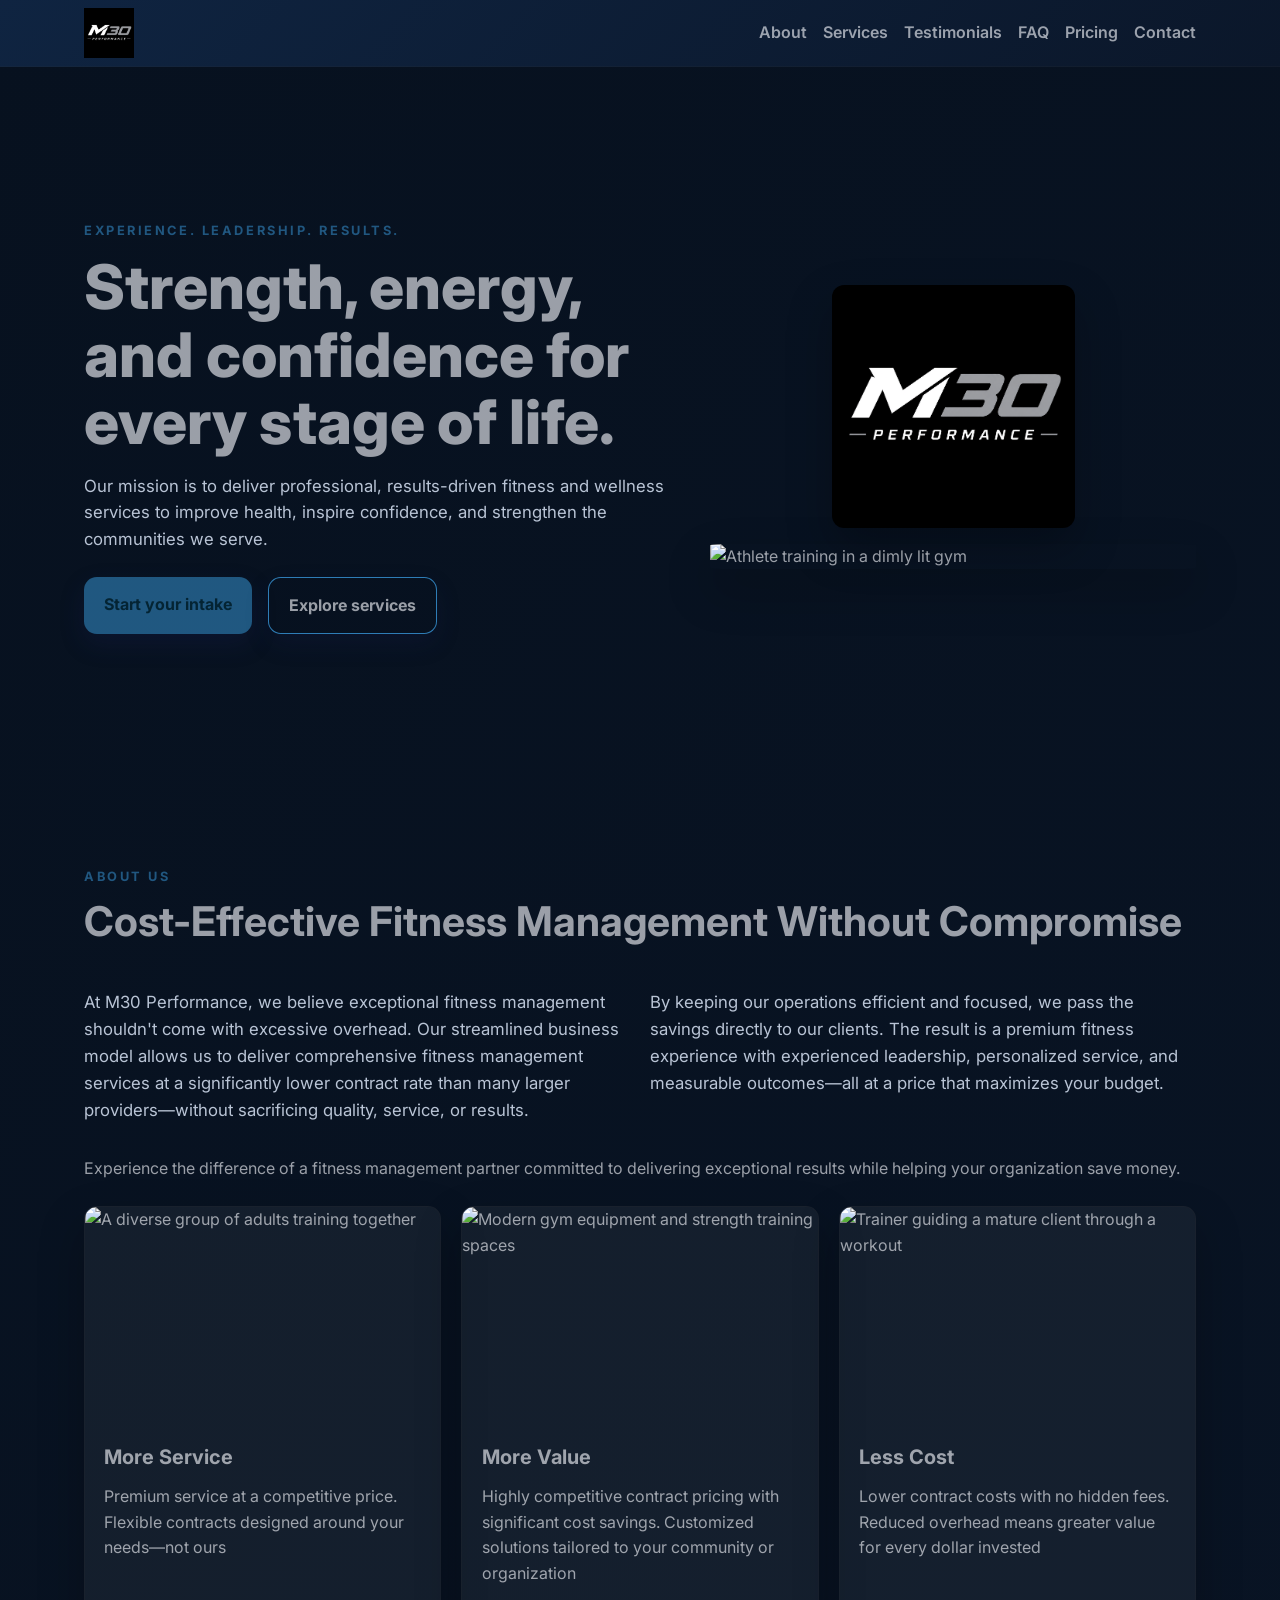
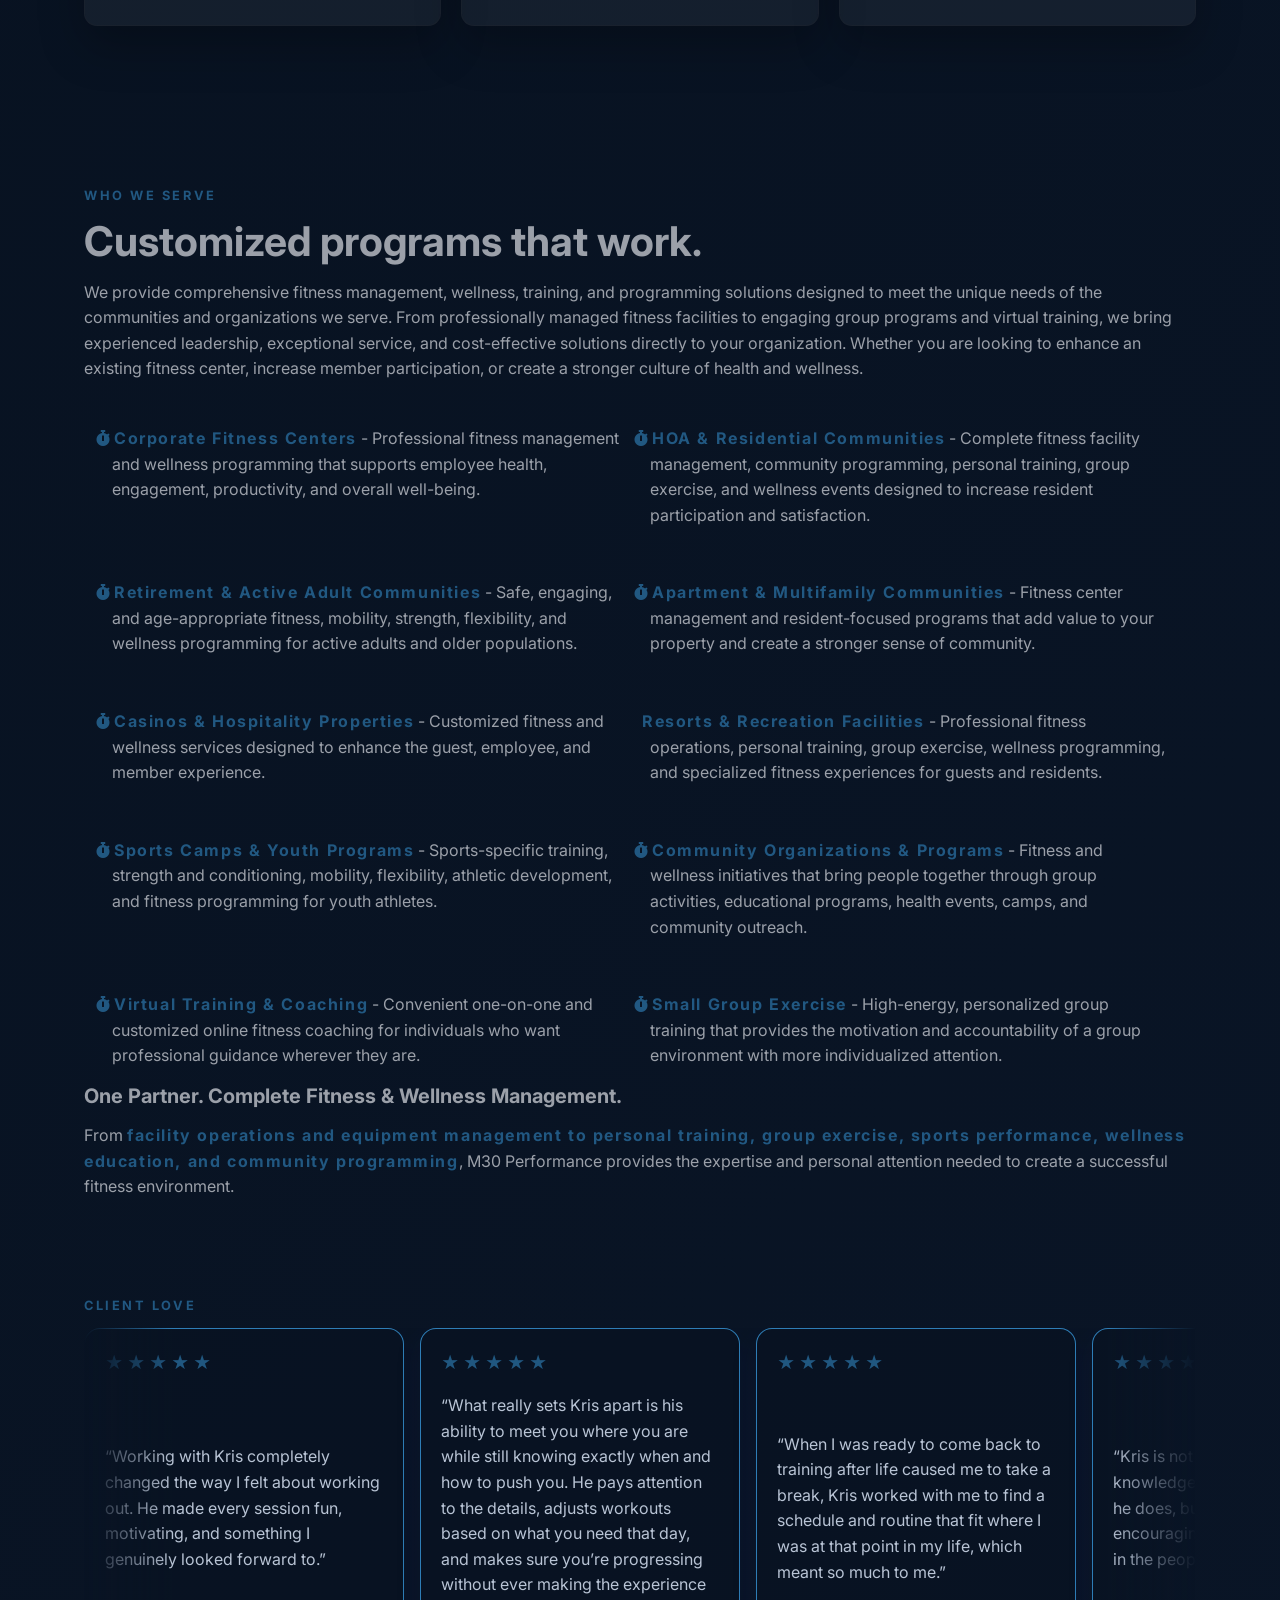
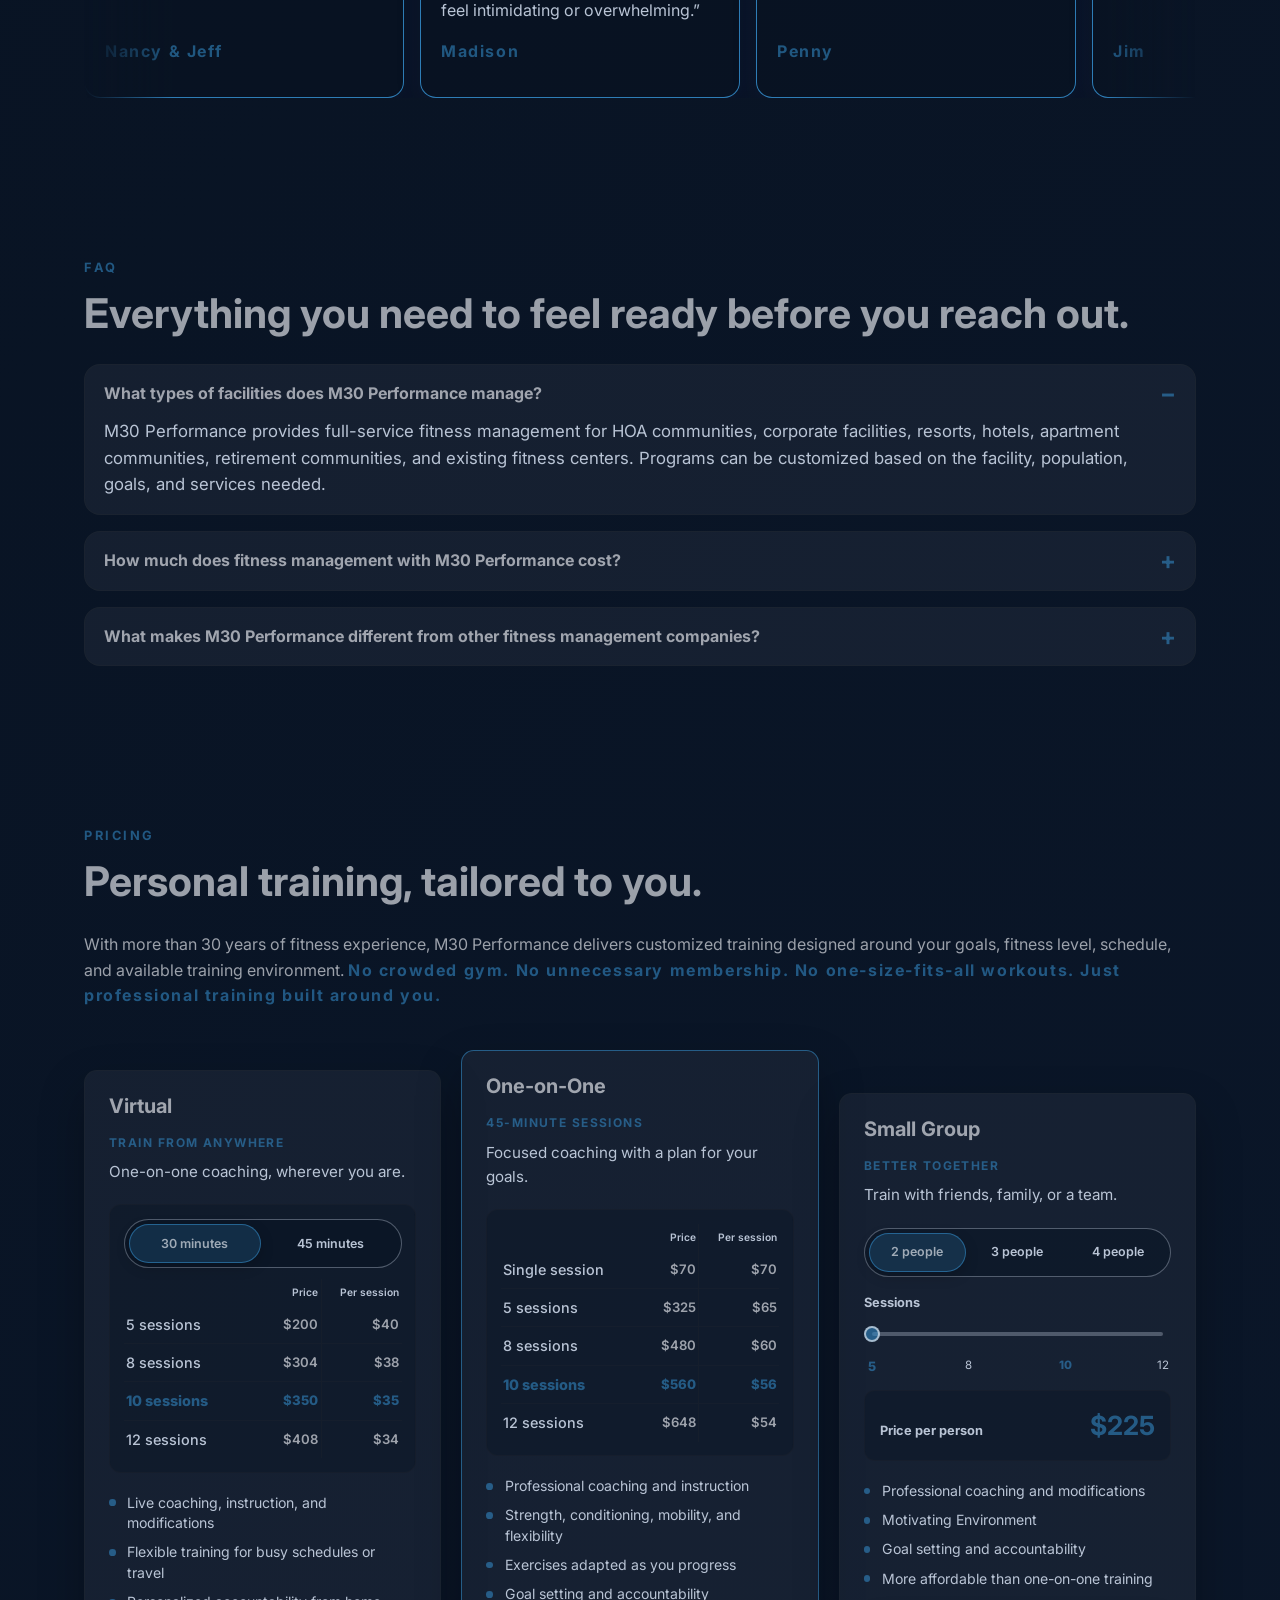
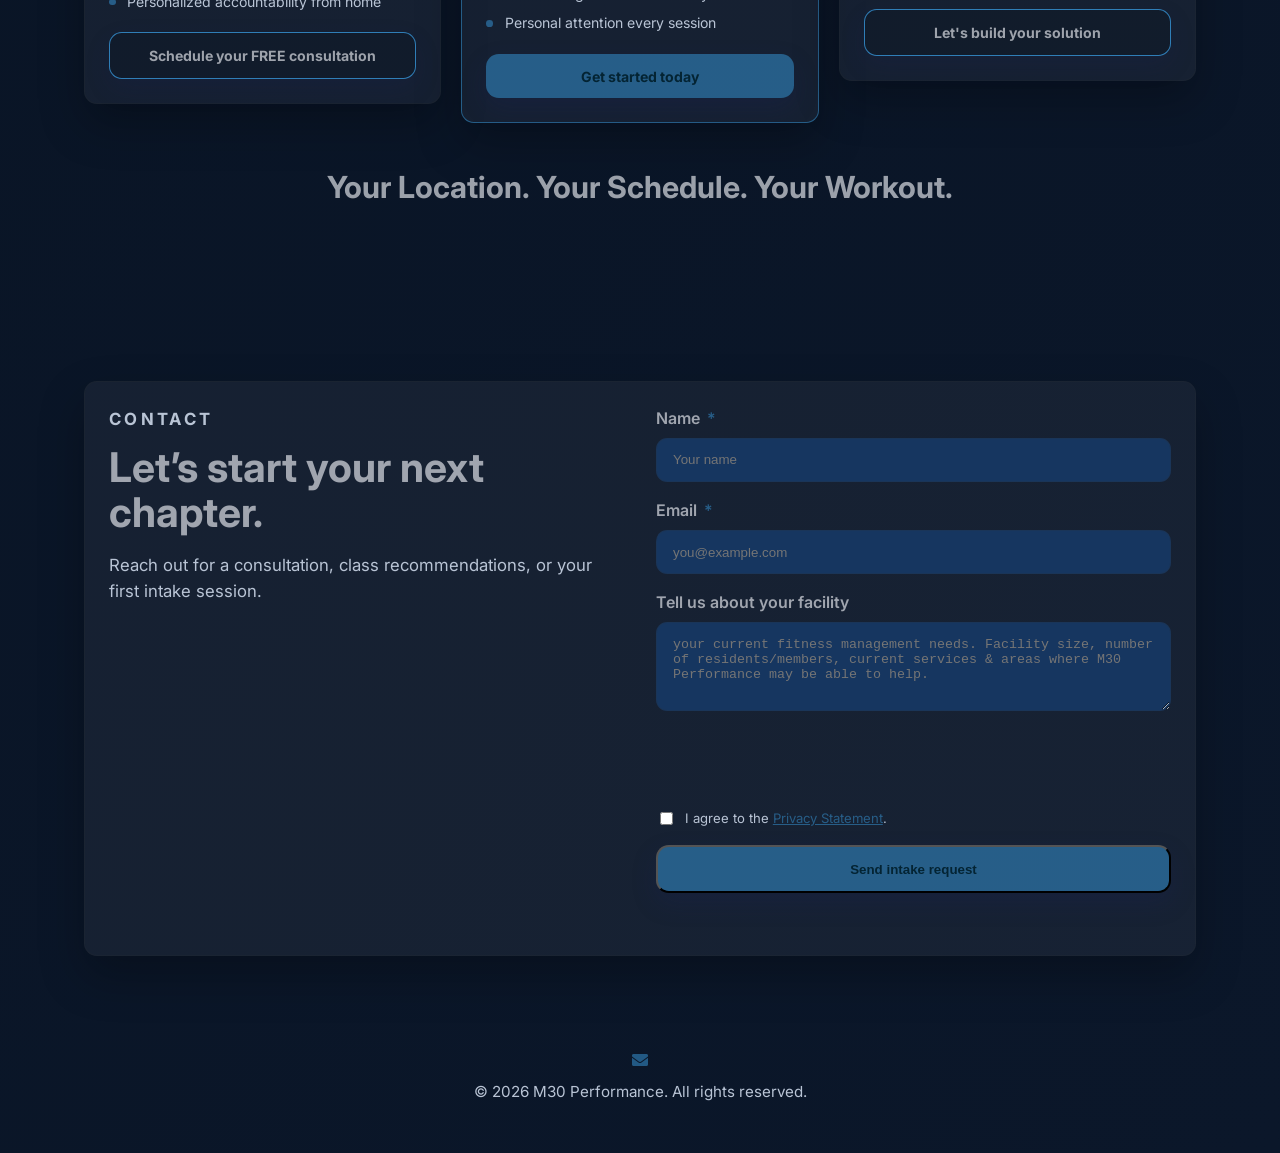
==== commit d74e4974: "updated pricing." ====
--- a/index.html
+++ b/index.html
@@ -520,16 +520,65 @@
                 </div>
               </fieldset>
               <div class="virtual-prices" aria-live="polite">
-                <div class="pricing-option">
-                  <span>5 sessions</span>
-                  <strong data-duration="30">$200</strong>
-                  <strong data-duration="45" hidden>$250</strong>
-                </div>
-                <div class="pricing-option">
-                  <span>10 sessions</span>
-                  <strong data-duration="30">$375</strong>
-                  <strong data-duration="45" hidden>$475</strong>
-                </div>
+                <table class="pricing-table">
+                  <thead>
+                    <tr>
+                      <th scope="col" aria-label="Package"></th>
+                      <th scope="col">Price</th>
+                      <th scope="col">Per session</th>
+                    </tr>
+                  </thead>
+                  <tbody>
+                    <tr>
+                      <th scope="row">5 sessions</th>
+                      <td>
+                        <span data-duration="30">$200</span>
+                        <span data-duration="45" hidden>$250</span>
+                      </td>
+                      <td>
+                        <span data-duration="30">$40</span>
+                        <span data-duration="45" hidden>$50</span>
+                      </td>
+                    </tr>
+                    <tr>
+                      <th scope="row">8 sessions</th>
+                      <td>
+                        <span data-duration="30">$304</span>
+                        <span data-duration="45" hidden>$384</span>
+                      </td>
+                      <td>
+                        <span data-duration="30">$38</span>
+                        <span data-duration="45" hidden>$48</span>
+                      </td>
+                    </tr>
+                    <tr class="featured-package">
+                      <th scope="row">
+                        10 sessions<span class="visually-hidden">
+                          (featured package)</span
+                        >
+                      </th>
+                      <td>
+                        <span data-duration="30">$350</span>
+                        <span data-duration="45" hidden>$450</span>
+                      </td>
+                      <td>
+                        <span data-duration="30">$35</span>
+                        <span data-duration="45" hidden>$45</span>
+                      </td>
+                    </tr>
+                    <tr>
+                      <th scope="row">12 sessions</th>
+                      <td>
+                        <span data-duration="30">$408</span>
+                        <span data-duration="45" hidden>$528</span>
+                      </td>
+                      <td>
+                        <span data-duration="30">$34</span>
+                        <span data-duration="45" hidden>$44</span>
+                      </td>
+                    </tr>
+                  </tbody>
+                </table>
               </div>
             </div>
             <ul class="pricing-features">
@@ -544,28 +593,52 @@
           <article class="pricing-card is-selected">
             <div>
               <h3>One-on-One</h3>
-              <p class="pricing-kicker">Coaching built around you</p>
+              <p class="pricing-kicker">45-minute sessions</p>
               <p class="pricing-intro">
                 Focused coaching with a plan for your goals.
               </p>
             </div>
             <div class="pricing-options pricing-options-panel">
-              <div class="pricing-option">
-                <span>5 sessions</span>
-                <strong>$325</strong>
-              </div>
-              <div class="pricing-option">
-                <span>8 sessions</span>
-                <strong>$520</strong>
-              </div>
-              <div class="pricing-option">
-                <span>10 sessions</span>
-                <strong>$600</strong>
-              </div>
-              <div class="pricing-option">
-                <span>12 sessions</span>
-                <strong>$660</strong>
-              </div>
+              <table class="pricing-table">
+                <thead>
+                  <tr>
+                    <th scope="col" aria-label="Package"></th>
+                    <th scope="col">Price</th>
+                    <th scope="col">Per session</th>
+                  </tr>
+                </thead>
+                <tbody>
+                  <tr>
+                    <th scope="row">Single session</th>
+                    <td>$70</td>
+                    <td>$70</td>
+                  </tr>
+                  <tr>
+                    <th scope="row">5 sessions</th>
+                    <td>$325</td>
+                    <td>$65</td>
+                  </tr>
+                  <tr>
+                    <th scope="row">8 sessions</th>
+                    <td>$480</td>
+                    <td>$60</td>
+                  </tr>
+                  <tr class="featured-package">
+                    <th scope="row">
+                      10 sessions<span class="visually-hidden">
+                        (featured package)</span
+                      >
+                    </th>
+                    <td>$560</td>
+                    <td>$56</td>
+                  </tr>
+                  <tr>
+                    <th scope="row">12 sessions</th>
+                    <td>$648</td>
+                    <td>$54</td>
+                  </tr>
+                </tbody>
+              </table>
             </div>
             <ul class="pricing-features">
               <li>Professional coaching and instruction</li>
@@ -624,7 +697,7 @@
                 <div class="session-presets" aria-hidden="true">
                   <span>5</span>
                   <span>8</span>
-                  <span>10</span>
+                  <span class="is-featured">10</span>
                   <span>12</span>
                 </div>
               </div>
--- a/styles.css
+++ b/styles.css
@@ -615,29 +615,79 @@
 
 
 
-.pricing-option {
-  display: flex;
-  justify-content: space-between;
-  align-items: center;
-  gap: 0.75rem;
-  padding: 0.35rem 0;
-}
-
-.pricing-option + .pricing-option {
+.pricing-table {
+  width: 100%;
+  table-layout: fixed;
+  border-collapse: collapse;
+  font-size: 0.82rem;
+}
+
+.pricing-table th:first-child,
+.pricing-table td:first-child {
+  width: 46%;
+}
+
+.pricing-table th:nth-child(2),
+.pricing-table td:nth-child(2) {
+  width: 25%;
+}
+
+.pricing-table th:nth-child(3),
+.pricing-table td:nth-child(3) {
+  width: 29%;
+}
+
+.pricing-table th,
+.pricing-table td {
+  padding: 0.45rem 0.15rem;
+  text-align: left;
+  vertical-align: middle;
+}
+
+.pricing-table thead th {
+  color: var(--muted);
+  font-size: 0.64rem;
+  font-weight: 600;
+  line-height: 1.2;
+  white-space: nowrap;
+}
+
+.pricing-table thead th:not(:first-child),
+.pricing-table td {
+  text-align: right;
+}
+
+.pricing-table thead th:last-child,
+.pricing-table td:last-child {
+  padding-left: 0.45rem;
+  border-left: 1px solid var(--border);
+}
+
+.pricing-table tbody tr + tr {
   border-top: 1px solid var(--border);
 }
 
-.pricing-option span {
+.pricing-table tbody th {
   color: var(--muted);
   font-size: 0.9rem;
-}
-
-.pricing-option strong {
-  flex-shrink: 0;
-  margin: 0;
-  color: var(--accent);
-  font-size: 1rem;
-  letter-spacing: 0;
+  font-weight: 500;
+}
+
+.pricing-table td {
+  color: var(--text);
+  font-weight: 600;
+  white-space: nowrap;
+}
+
+.pricing-table [data-duration][hidden] {
+  display: none;
+}
+
+.pricing-table .featured-package th,
+.pricing-table .featured-package td,
+.session-presets span.is-featured {
+  color: var(--accent);
+  font-weight: 800;
 }
 
 .pricing-features {
@@ -1118,92 +1168,3 @@
     padding: 3.5rem 1rem;
   }
 }
-
-.coming-soon-page {
-  display: flex;
-  min-height: 100vh;
-  flex-direction: column;
-}
-
-.coming-soon-header,
-.coming-soon-footer {
-  width: min(100% - 3rem, 1160px);
-  margin: 0 auto;
-}
-
-.coming-soon-header {
-  padding-top: 1.25rem;
-}
-
-.coming-soon-logo {
-  display: inline-block;
-}
-
-.coming-soon-logo img {
-  width: 64px;
-  height: 64px;
-  border-radius: 0.4rem;
-}
-
-.coming-soon-main {
-  display: grid;
-  flex: 1;
-  place-items: center;
-  padding: 3rem 1.5rem;
-}
-
-.coming-soon-card {
-  position: relative;
-  width: min(100%, 760px);
-  overflow: hidden;
-  padding: clamp(2rem, 7vw, 4.5rem);
-  border: 1px solid var(--border);
-  border-radius: 1.25rem;
-  background:
-    radial-gradient(ellipse at 100% 0, rgba(51, 138, 199, 0.16), transparent 55%),
-    rgba(255, 255, 255, 0.04);
-  box-shadow: var(--shadow);
-}
-
-.coming-soon-card h1 {
-  max-width: 620px;
-  margin-bottom: 1.25rem;
-}
-
-.coming-soon-copy {
-  max-width: 560px;
-  margin: 0;
-  color: var(--muted);
-  font-size: clamp(1rem, 2vw, 1.15rem);
-}
-
-.coming-soon-contact {
-  margin-top: 1.75rem;
-}
-
-.coming-soon-footer {
-  padding: 1rem 0 1.5rem;
-  color: var(--muted);
-  font-size: 0.8rem;
-  text-align: center;
-}
-
-.coming-soon-footer p {
-  margin: 0;
-}
-
-@media (max-width: 560px) {
-  .coming-soon-header,
-  .coming-soon-footer {
-    width: calc(100% - 2rem);
-  }
-
-  .coming-soon-logo img {
-    width: 52px;
-    height: 52px;
-  }
-
-  .coming-soon-main {
-    padding: 2rem 1rem;
-  }
-}
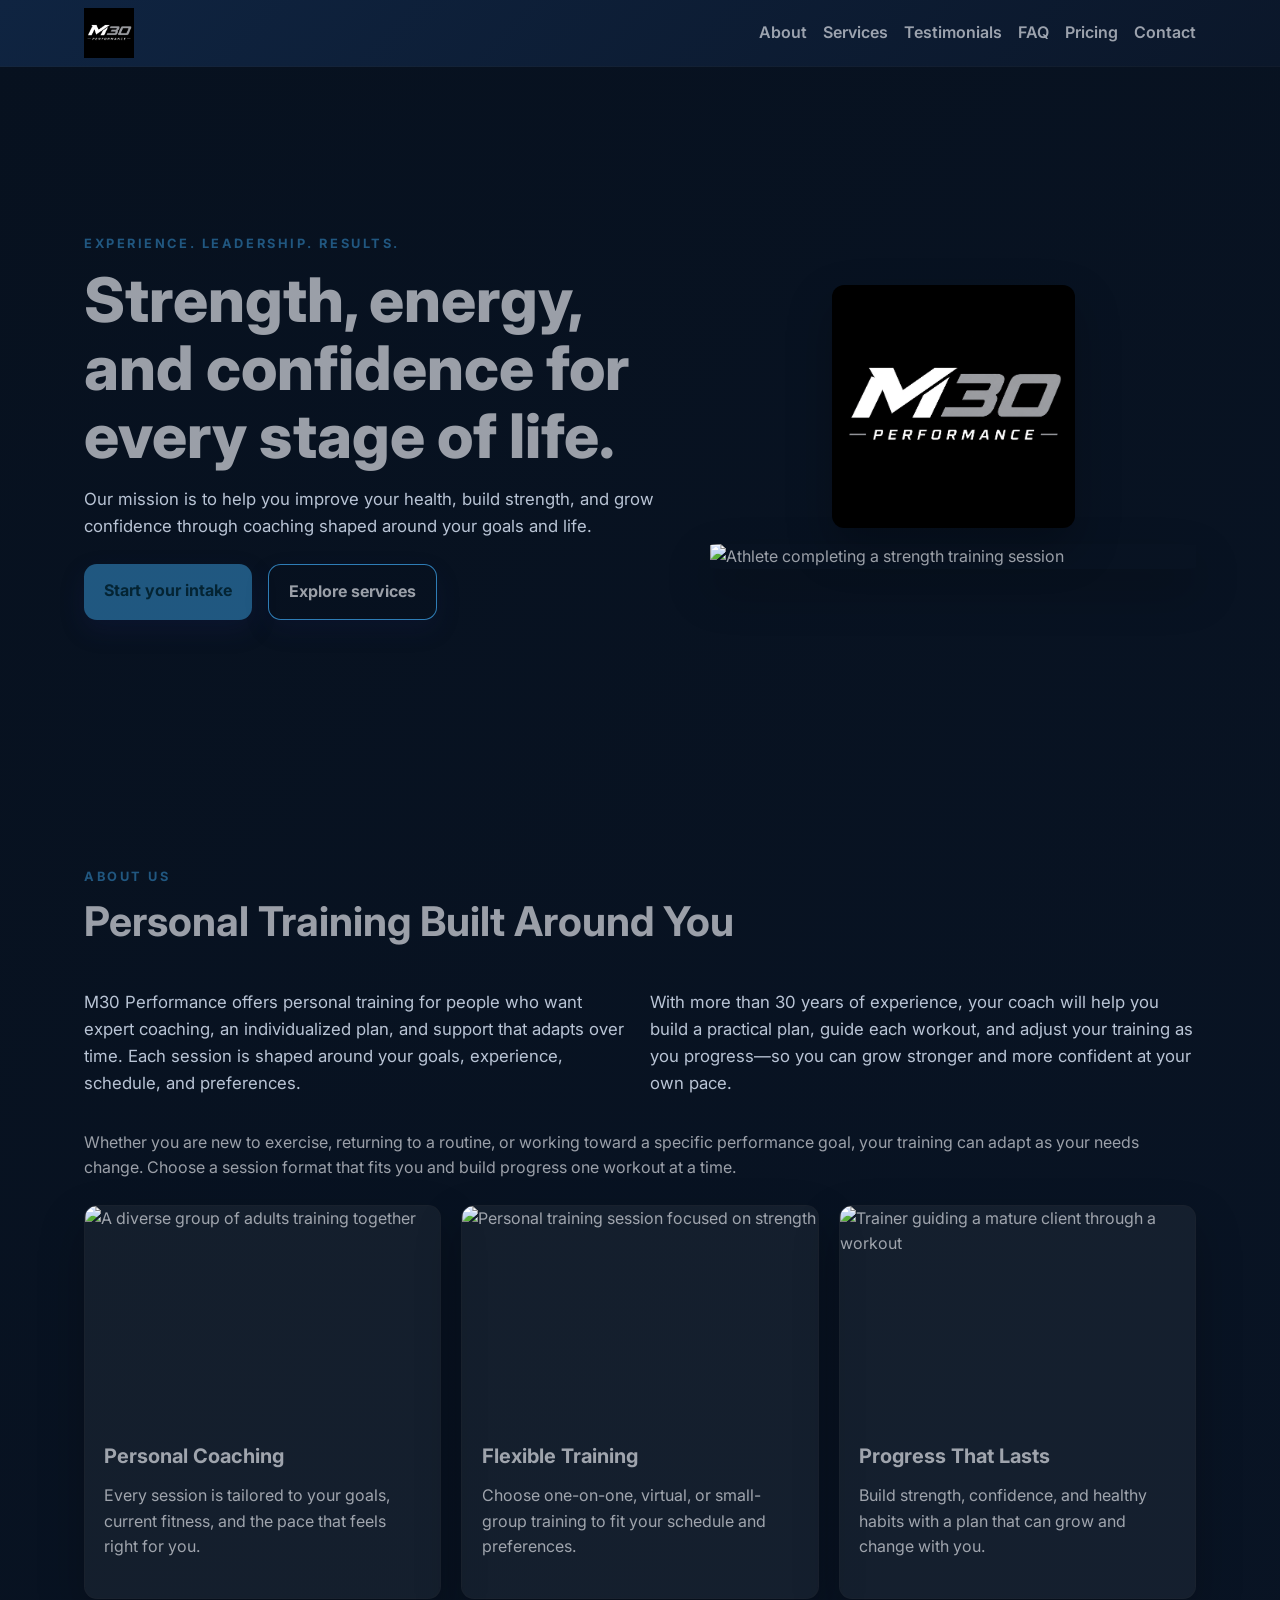
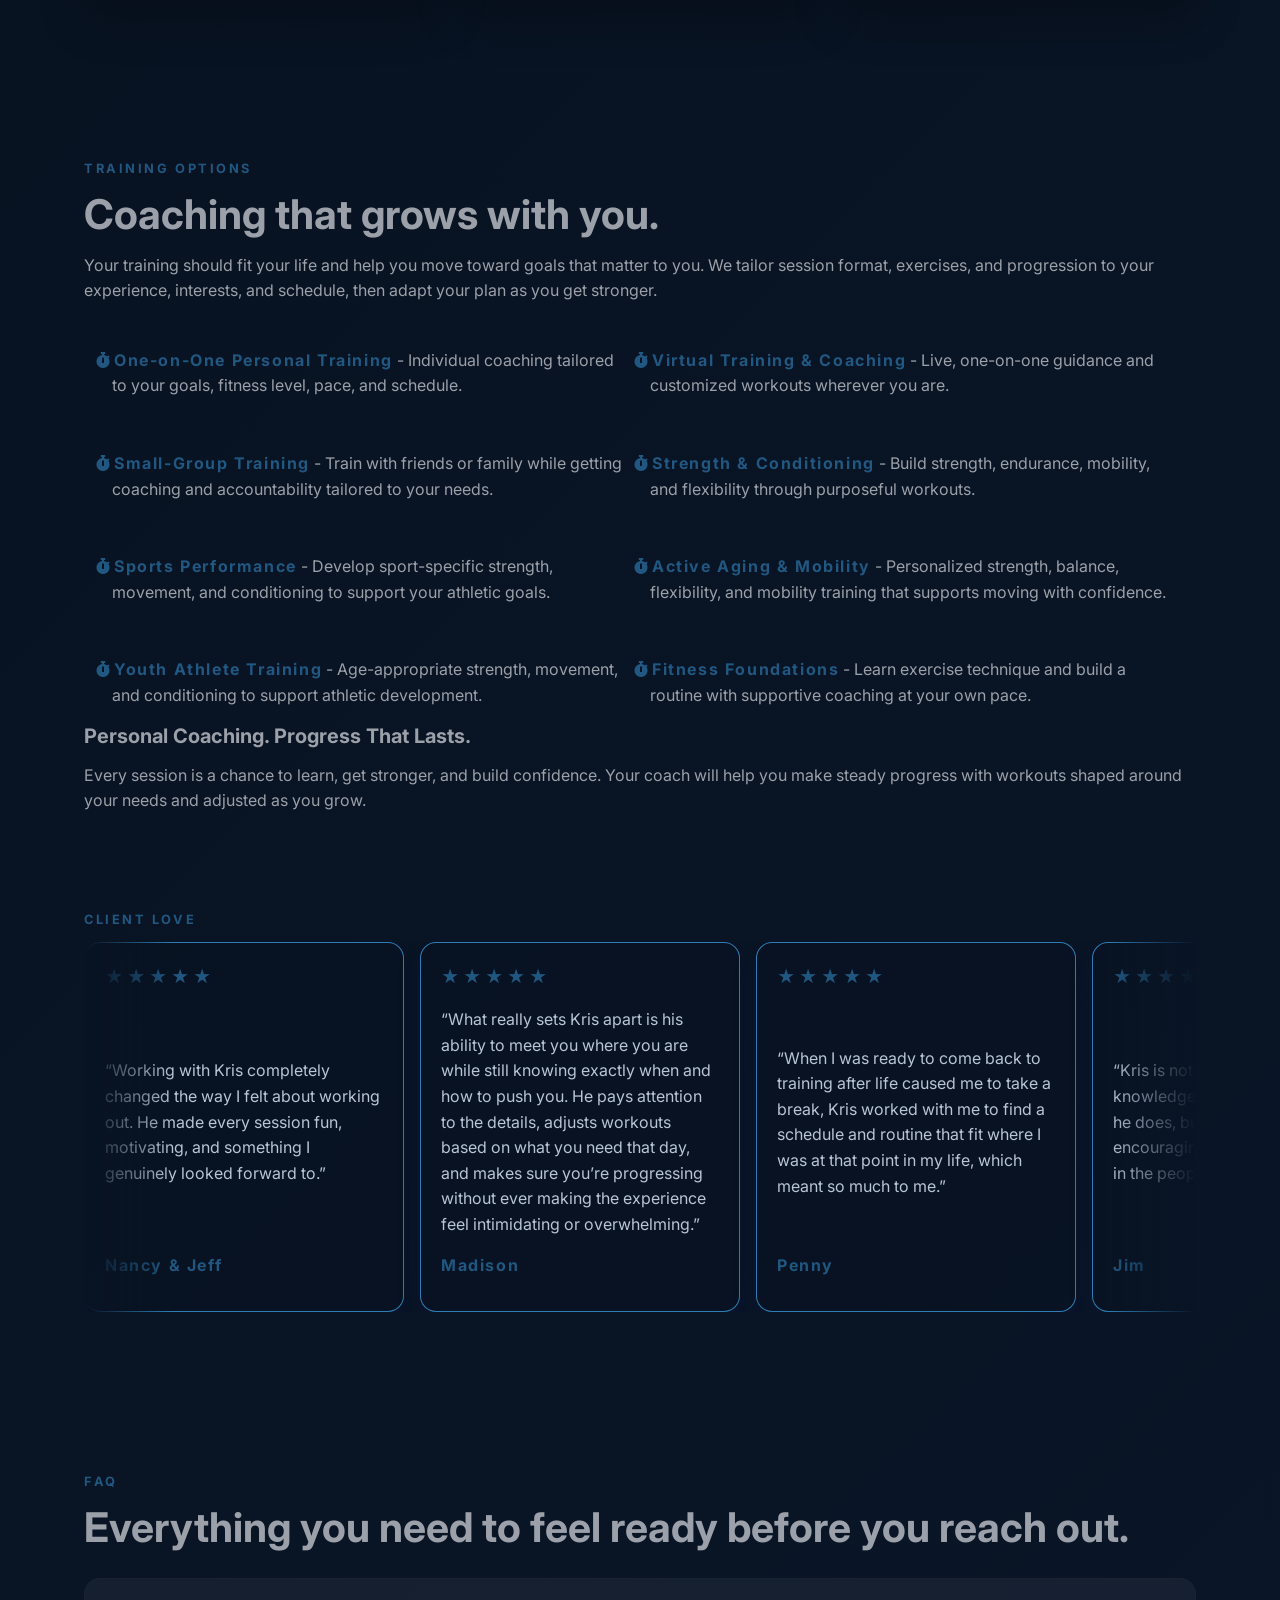
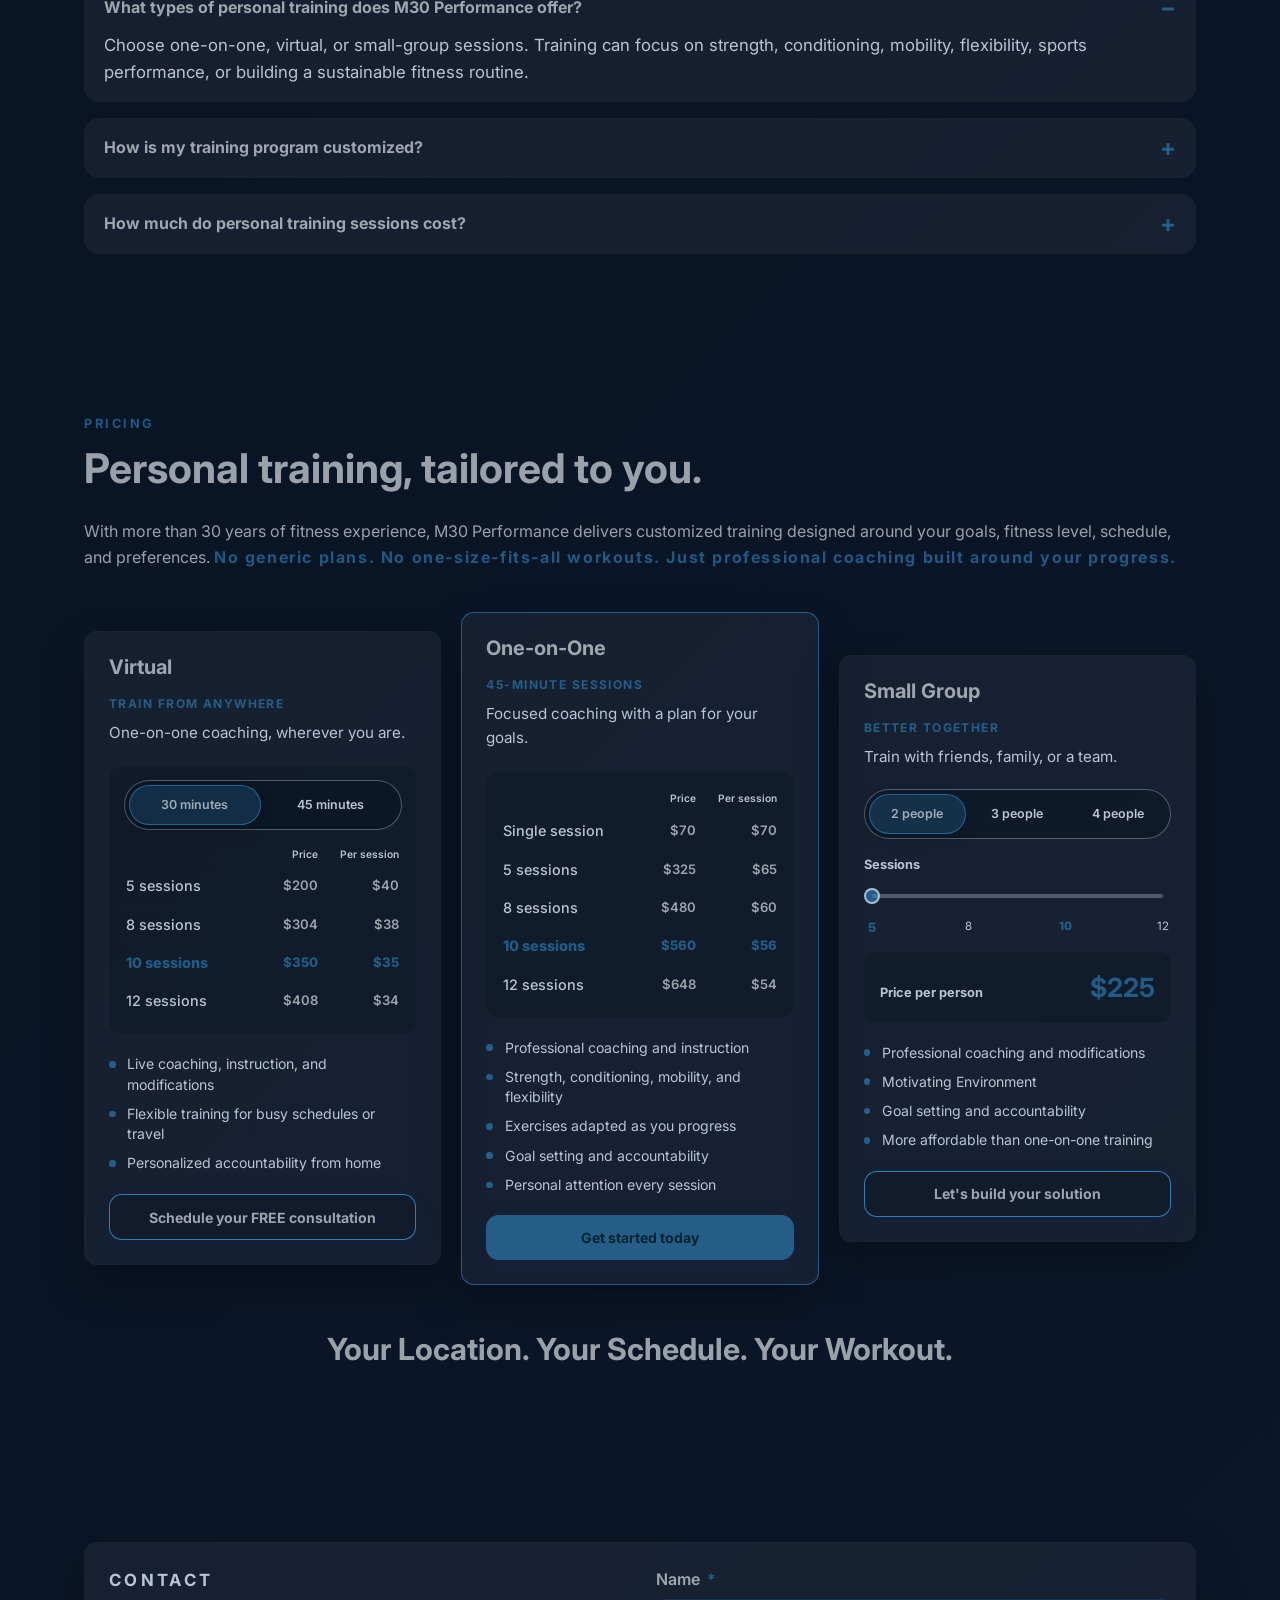
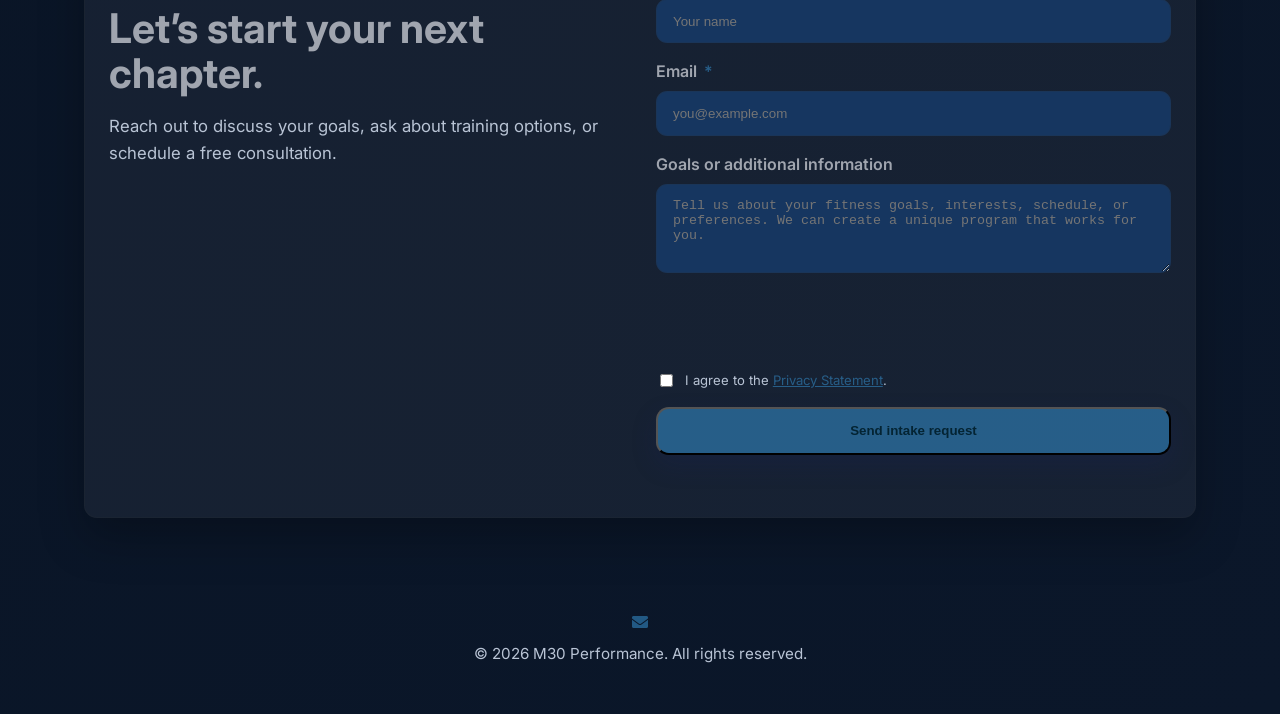
==== commit d75d6432: "adjusted wording across the page to focus more on personal fitness and growth." ====
--- a/index.html
+++ b/index.html
@@ -3,19 +3,19 @@
   <head>
     <meta charset="UTF-8" />
     <meta name="viewport" content="width=device-width, initial-scale=1.0" />
-    <title>M30 Performance | Fitness Management &amp; Wellness</title>
+    <title>Personal Training | M30 Performance</title>
     <meta
       name="description"
-      content="Professional, results-driven fitness and wellness services, including cost-effective fitness management for organizations and people of every age."
+      content="Personalized one-on-one, virtual, and small-group fitness coaching from M30 Performance. Build strength, confidence, and lasting progress with a program tailored to you."
     />
     <link rel="canonical" href="https://personal.m30performance.com/" />
     <meta
       property="og:title"
-      content="M30 Performance | Fitness Management &amp; Wellness"
+      content="Personal Training | M30 Performance"
     />
     <meta
       property="og:description"
-      content="Professional, results-driven fitness and wellness services, including cost-effective fitness management for organizations and people of every age."
+      content="Personalized one-on-one, virtual, and small-group fitness coaching from M30 Performance. Build strength, confidence, and lasting progress with a program tailored to you."
     />
     <meta property="og:type" content="website" />
     <meta property="og:url" content="https://personal.m30performance.com/" />
@@ -26,11 +26,11 @@
     <meta name="twitter:card" content="summary" />
     <meta
       name="twitter:title"
-      content="M30 Performance | Fitness Management &amp; Wellness"
+      content="Personal Training | M30 Performance"
     />
     <meta
       name="twitter:description"
-      content="Professional, results-driven fitness and wellness services, including cost-effective fitness management for organizations and people of every age."
+      content="Personalized one-on-one, virtual, and small-group fitness coaching from M30 Performance. Build strength, confidence, and lasting progress with a program tailored to you."
     />
     <meta
       name="twitter:image"
@@ -101,9 +101,8 @@
           <p class="eyebrow">Experience. Leadership. Results.</p>
           <h1>Strength, energy, and confidence for every stage of life.</h1>
           <p class="hero-text">
-            Our mission is to deliver professional, results-driven fitness and
-            wellness services to improve health, inspire confidence, and
-            strengthen the communities we serve.
+            Our mission is to help you improve your health, build strength, and
+            grow confidence through coaching shaped around your goals and life.
           </p>
           <div class="hero-actions">
             <a class="btn btn-primary" href="#contact">Start your intake</a>
@@ -114,7 +113,7 @@
           <img class="hero-logo" src="./assets/images/logo-m30.png" alt="" />
           <img
             src="https://images.unsplash.com/photo-1534438327276-14e5300c3a48?auto=format&fit=crop&w=900&q=80"
-            alt="Athlete training in a dimly lit gym"
+            alt="Athlete completing a strength training session"
           />
         </div>
       </section>
@@ -122,27 +121,27 @@
       <section id="about" class="section about">
         <div class="section-heading">
           <p class="eyebrow">About us</p>
-          <h2>Cost-Effective Fitness Management Without Compromise</h2>
+          <h2>Personal Training Built Around You</h2>
         </div>
         <div class="about-grid">
           <p>
-            At M30 Performance, we believe exceptional fitness management
-            shouldn't come with excessive overhead. Our streamlined business
-            model allows us to deliver comprehensive fitness management services
-            at a significantly lower contract rate than many larger
-            providers—without sacrificing quality, service, or results.
-          </p>
-          <p>
-            By keeping our operations efficient and focused, we pass the savings
-            directly to our clients. The result is a premium fitness experience
-            with experienced leadership, personalized service, and measurable
-            outcomes—all at a price that maximizes your budget.
+            M30 Performance offers personal training for people who want expert
+            coaching, an individualized plan, and support that adapts over time.
+            Each session is shaped around your goals, experience, schedule, and
+            preferences.
+          </p>
+          <p>
+            With more than 30 years of experience, your coach will help you
+            build a practical plan, guide each workout, and adjust your training
+            as you progress—so you can grow stronger and more confident at your
+            own pace.
           </p>
         </div>
         <p>
-          Experience the difference of a fitness management partner committed to
-          delivering exceptional results while helping your organization save
-          money.
+          Whether you are new to exercise, returning to a routine, or working
+          toward a specific performance goal, your training can adapt as your
+          needs change. Choose a session format that fits you and build progress
+          one workout at a time.
         </p>
         <div class="photo-strip">
           <article class="photo-card">
@@ -151,24 +150,23 @@
               alt="A diverse group of adults training together"
             />
             <div class="caption">
-              <h3>More Service</h3>
+              <h3>Personal Coaching</h3>
               <p>
-                Premium service at a competitive price. Flexible contracts
-                designed around your needs—not ours
+                Every session is tailored to your goals, current fitness, and
+                the pace that feels right for you.
               </p>
             </div>
           </article>
           <article class="photo-card">
             <img
               src="https://images.unsplash.com/photo-1517836357463-d25dfeac3438?auto=format&fit=crop&w=900&q=80"
-              alt="Modern gym equipment and strength training spaces"
+              alt="Personal training session focused on strength"
             />
             <div class="caption">
-              <h3>More Value</h3>
+              <h3>Flexible Training</h3>
               <p>
-                Highly competitive contract pricing with significant cost
-                savings. Customized solutions tailored to your community or
-                organization
+                Choose one-on-one, virtual, or small-group training to fit your
+                schedule and preferences.
               </p>
             </div>
           </article>
@@ -178,10 +176,10 @@
               alt="Trainer guiding a mature client through a workout"
             />
             <div class="caption">
-              <h3>Less Cost</h3>
+              <h3>Progress That Lasts</h3>
               <p>
-                Lower contract costs with no hidden fees. Reduced overhead means
-                greater value for every dollar invested
+                Build strength, confidence, and healthy habits with a plan that
+                can grow and change with you.
               </p>
             </div>
           </article>
@@ -190,93 +188,63 @@
 
       <section id="services" class="section services">
         <div class="section-heading">
-          <p class="eyebrow">Who we serve</p>
-          <h2>Customized programs that work.</h2>
-          <p>
-            We provide comprehensive fitness management, wellness, training, and
-            programming solutions designed to meet the unique needs of the
-            communities and organizations we serve. From professionally managed
-            fitness facilities to engaging group programs and virtual training,
-            we bring experienced leadership, exceptional service, and
-            cost-effective solutions directly to your organization. Whether you
-            are looking to enhance an existing fitness center, increase member
-            participation, or create a stronger culture of health and wellness.
+          <p class="eyebrow">Training options</p>
+          <h2>Coaching that grows with you.</h2>
+          <p>
+            Your training should fit your life and help you move toward goals
+            that matter to you. We tailor session format, exercises, and
+            progression to your experience, interests, and schedule, then adapt
+            your plan as you get stronger.
           </p>
         </div>
         <div class="service-list">
           <p>
             <i class="fa fa-solid fa-stopwatch"></i>
-            <strong>Corporate Fitness Centers</strong> - Professional fitness
-            management and wellness programming that supports employee health,
-            engagement, productivity, and overall well-being.
+            <strong>One-on-One Personal Training</strong> - Individual coaching
+            tailored to your goals, fitness level, pace, and schedule.
           </p>
           <p>
             <i class="fa fa-solid fa-stopwatch"></i>
-            <strong>HOA & Residential Communities</strong> - Complete fitness
-            facility management, community programming, personal training, group
-            exercise, and wellness events designed to increase resident
-            participation and satisfaction.
+            <strong>Virtual Training &amp; Coaching</strong> - Live, one-on-one
+            guidance and customized workouts wherever you are.
           </p>
           <p>
             <i class="fa fa-solid fa-stopwatch"></i>
-            <strong>Retirement & Active Adult Communities</strong> - Safe,
-            engaging, and age-appropriate fitness, mobility, strength,
-            flexibility, and wellness programming for active adults and older
-            populations.
+            <strong>Small-Group Training</strong> - Train with friends or family
+            while getting coaching and accountability tailored to your needs.
           </p>
           <p>
             <i class="fa fa-solid fa-stopwatch"></i>
-            <strong>Apartment & Multifamily Communities</strong> - Fitness
-            center management and resident-focused programs that add value to
-            your property and create a stronger sense of community.
+            <strong>Strength &amp; Conditioning</strong> - Build strength,
+            endurance, mobility, and flexibility through purposeful workouts.
           </p>
           <p>
             <i class="fa fa-solid fa-stopwatch"></i>
-            <strong>Casinos & Hospitality Properties</strong> - Customized
-            fitness and wellness services designed to enhance the guest,
-            employee, and member experience.
-          </p>
-          <p>
-            <strong>Resorts & Recreation Facilities</strong> - Professional
-            fitness operations, personal training, group exercise, wellness
-            programming, and specialized fitness experiences for guests and
-            residents.
+            <strong>Sports Performance</strong> - Develop sport-specific
+            strength, movement, and conditioning to support your athletic goals.
           </p>
           <p>
             <i class="fa fa-solid fa-stopwatch"></i>
-            <strong>Sports Camps & Youth Programs</strong> - Sports-specific
-            training, strength and conditioning, mobility, flexibility, athletic
-            development, and fitness programming for youth athletes.
+            <strong>Active Aging &amp; Mobility</strong> - Personalized strength,
+            balance, flexibility, and mobility training that supports moving
+            with confidence.
           </p>
           <p>
             <i class="fa fa-solid fa-stopwatch"></i>
-            <strong>Community Organizations & Programs</strong> - Fitness and
-            wellness initiatives that bring people together through group
-            activities, educational programs, health events, camps, and
-            community outreach.
+            <strong>Youth Athlete Training</strong> - Age-appropriate strength,
+            movement, and conditioning to support athletic development.
           </p>
           <p>
             <i class="fa fa-solid fa-stopwatch"></i>
-            <strong>Virtual Training & Coaching</strong> - Convenient one-on-one
-            and customized online fitness coaching for individuals who want
-            professional guidance wherever they are.
-          </p>
-          <p>
-            <i class="fa fa-solid fa-stopwatch"></i>
-            <strong>Small Group Exercise</strong> - High-energy, personalized
-            group training that provides the motivation and accountability of a
-            group environment with more individualized attention.
-          </p>
-        </div>
-        <h3>One Partner. Complete Fitness & Wellness Management.</h3>
+            <strong>Fitness Foundations</strong> - Learn exercise technique and
+            build a routine with supportive coaching at your own pace.
+          </p>
+        </div>
+        <h3>Personal Coaching. Progress That Lasts.</h3>
         <p>
-          From
-          <strong
-            >facility operations and equipment management to personal training,
-            group exercise, sports performance, wellness education, and
-            community programming</strong
-          >, M30 Performance provides the expertise and personal attention
-          needed to create a successful fitness environment.
+          Every session is a chance to learn, get stronger, and build confidence.
+          Your coach will help you make steady progress with workouts shaped
+          around your needs and adjusted as you grow.
         </p>
       </section>
 
@@ -436,41 +404,32 @@
         <div class="faq-list">
           <details open>
             <summary>
-              What types of facilities does M30 Performance manage?
+              What types of personal training does M30 Performance offer?
             </summary>
             <p>
-              M30 Performance provides full-service fitness management for HOA
-              communities, corporate facilities, resorts, hotels, apartment
-              communities, retirement communities, and existing fitness centers.
-              Programs can be customized based on the facility, population,
-              goals, and services needed.
+              Choose one-on-one, virtual, or small-group sessions. Training can
+              focus on strength, conditioning, mobility, flexibility, sports
+              performance, or building a sustainable fitness routine.
             </p>
           </details>
           <details>
             <summary>
-              How much does fitness management with M30 Performance cost?
+              How is my training program customized?
             </summary>
             <p>
-              Every facility is different, so M30 Performance does not use a
-              one-size-fits-all pricing model. Contract pricing is customized
-              based on factors such as facility size, number of residents or
-              employees, location, staffing needs, programming, and services
-              provided. Our low-overhead business model allows us to offer
-              highly competitive pricing and significant value.
+              Your coach considers your goals, experience, preferences, and
+              schedule when planning sessions. Workouts can be adjusted as your
+              fitness changes, so your program continues to fit you.
             </p>
           </details>
           <details>
             <summary>
-              What makes M30 Performance different from other fitness management
-              companies?
+              How much do personal training sessions cost?
             </summary>
             <p>
-              M30 Performance combines 30+ years of fitness industry experience,
-              professional management, proven results, personal training, group
-              exercise, wellness programming, member engagement, and equipment
-              oversight into one comprehensive solution. Our goal isn't simply
-              to manage your fitness center — it's to build a healthier, more
-              active community while providing exceptional service and value.
+              Pricing depends on the session format, length, and package. You
+              can compare current options in the pricing section or contact us
+              to discuss which training format best fits your goals.
             </p>
           </details>
         </div>
@@ -484,10 +443,10 @@
         <p>
           With more than 30 years of fitness experience, M30 Performance
           delivers customized training designed around your goals, fitness
-          level, schedule, and available training environment.
+          level, schedule, and preferences.
           <strong
-            >No crowded gym. No unnecessary membership. No one-size-fits-all
-            workouts. Just professional training built around you.</strong
+            >No generic plans. No one-size-fits-all workouts. Just professional
+            coaching built around your progress.</strong
           >
         </p>
         <br />
@@ -728,8 +687,8 @@
             <p class="eyebrow">Contact</p>
             <h2>Let’s start your next chapter.</h2>
             <p>
-              Reach out for a consultation, class recommendations, or your first
-              intake session.
+              Reach out to discuss your goals, ask about training options, or
+              schedule a free consultation.
             </p>
           </div>
 
@@ -760,11 +719,11 @@
               />
             </label>
             <label>
-              Tell us about your facility
+              Goals or additional information
               <textarea
                 name="goals"
                 rows="4"
-                placeholder="your current fitness management needs. Facility size, number of residents/members, current services & areas where M30 Performance may be able to help."
+                placeholder="Tell us about your fitness goals, interests, schedule, or preferences. We can create a unique program that works for you."
               ></textarea>
             </label>
             <div
